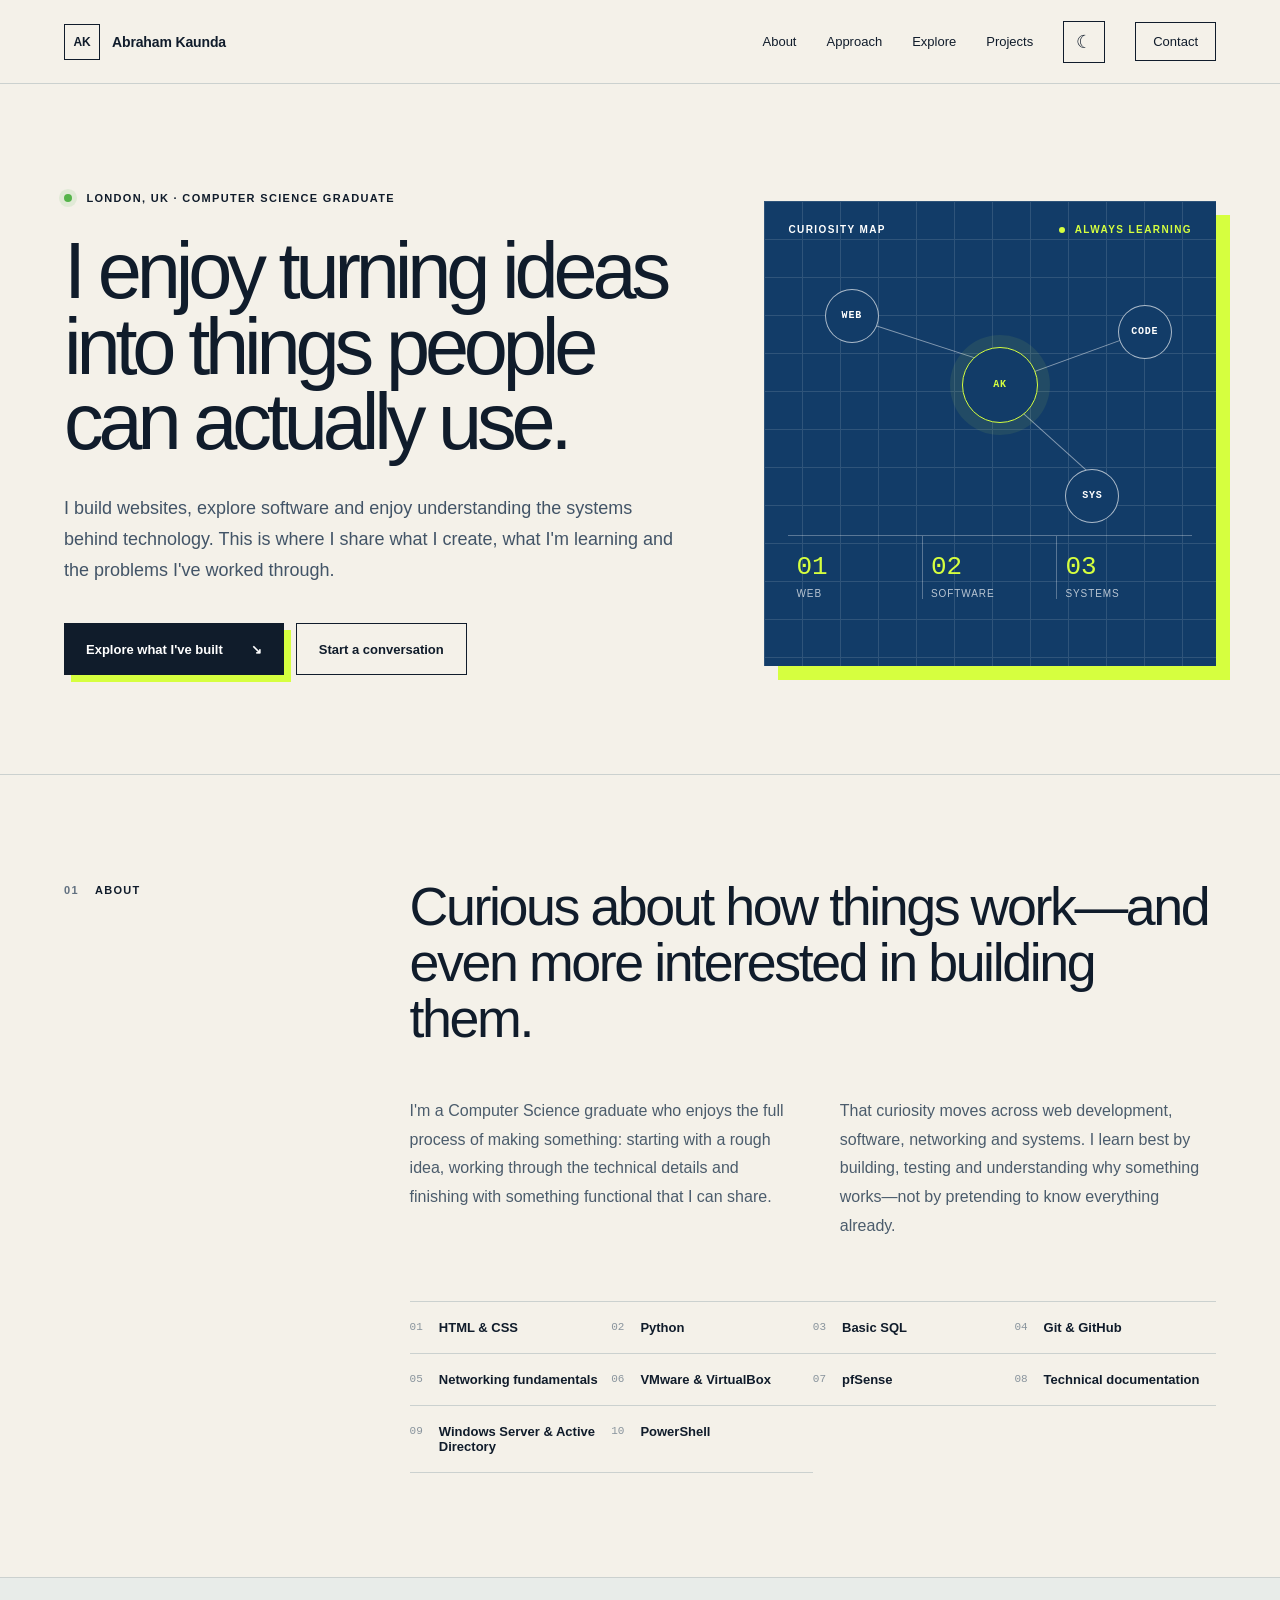
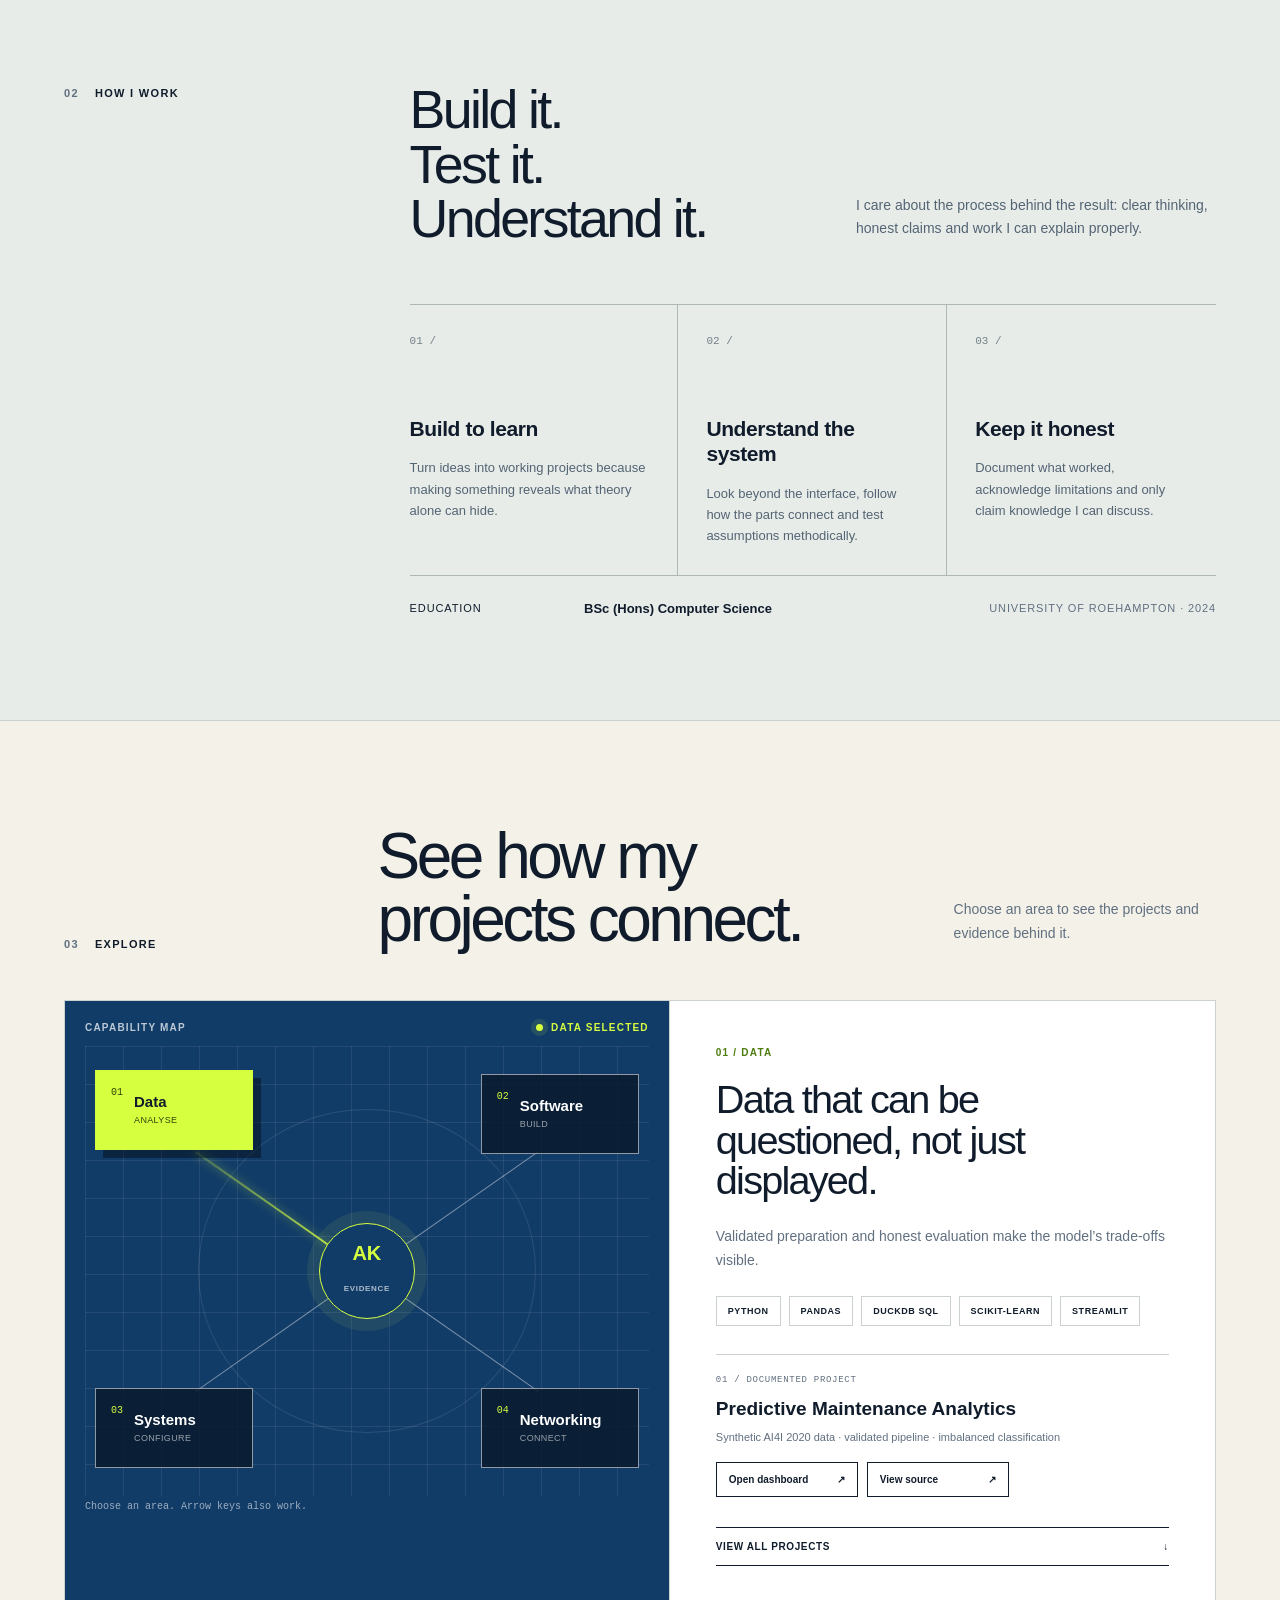
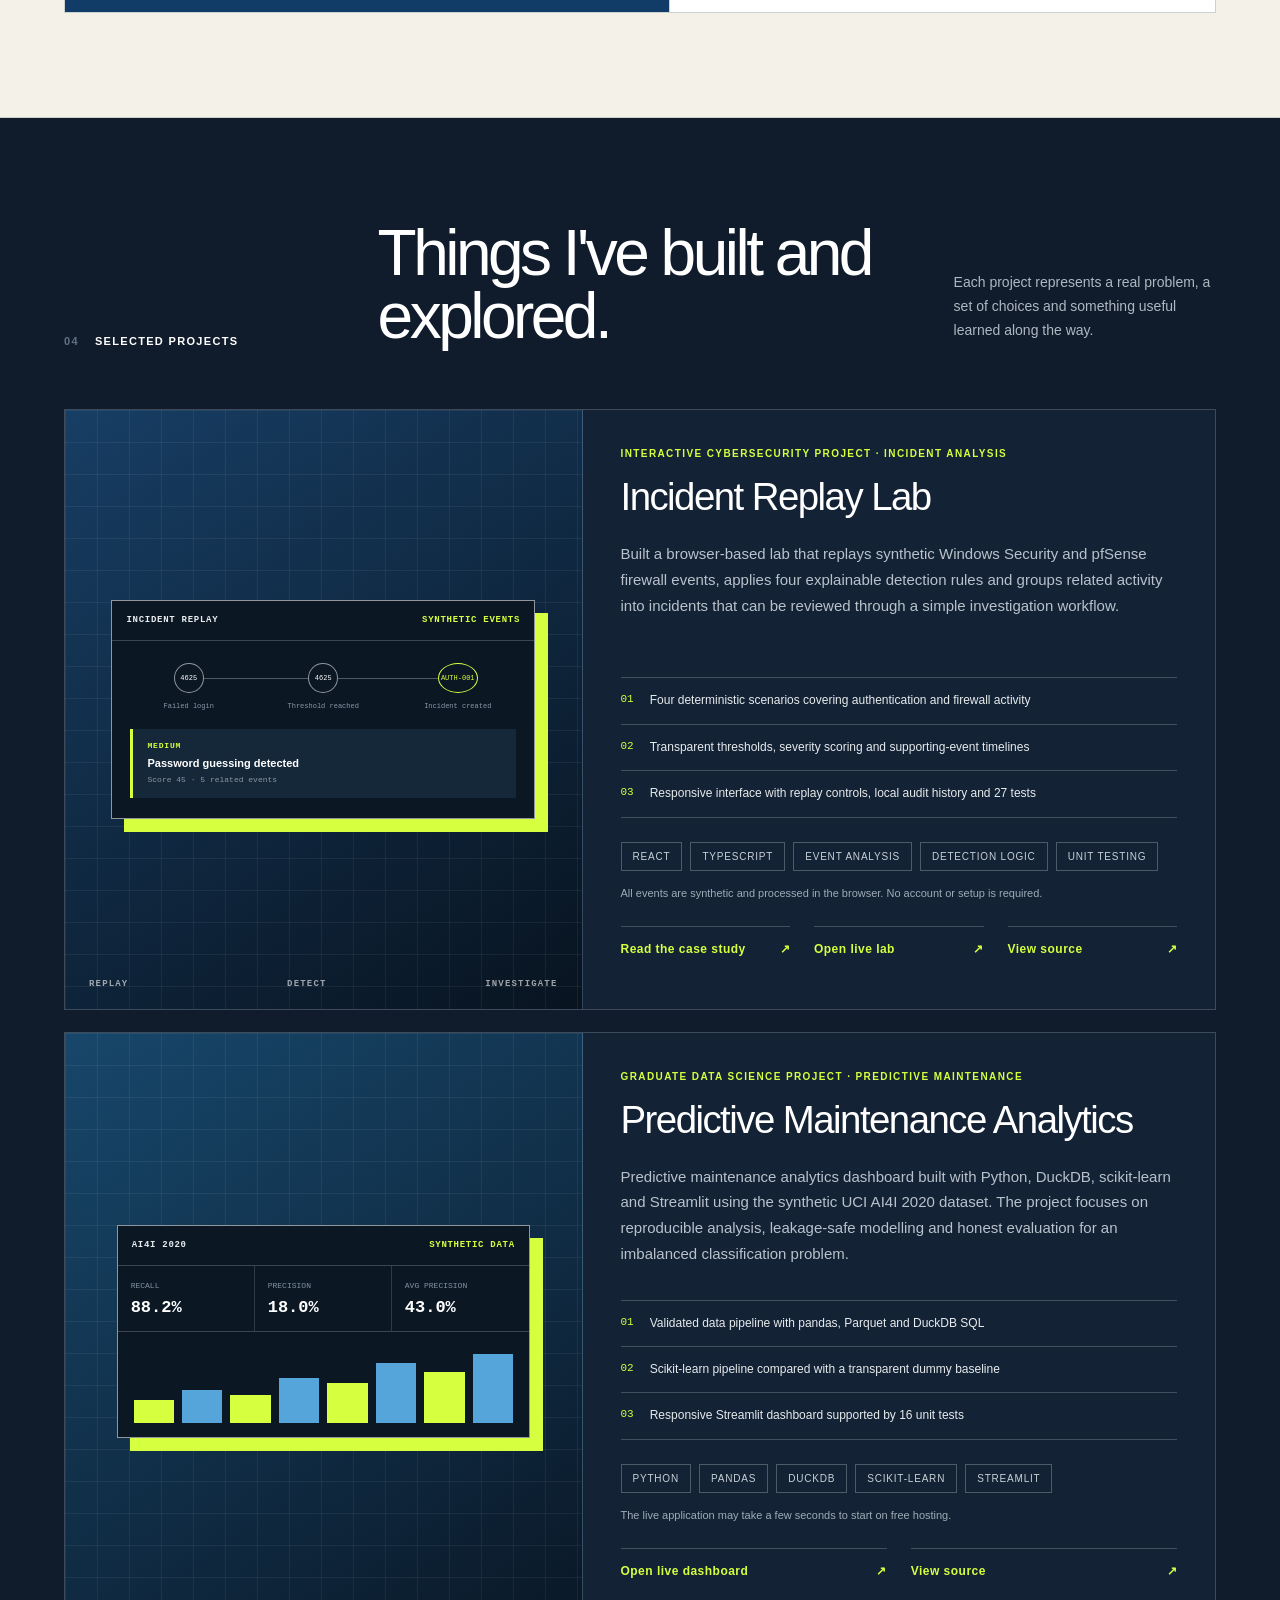
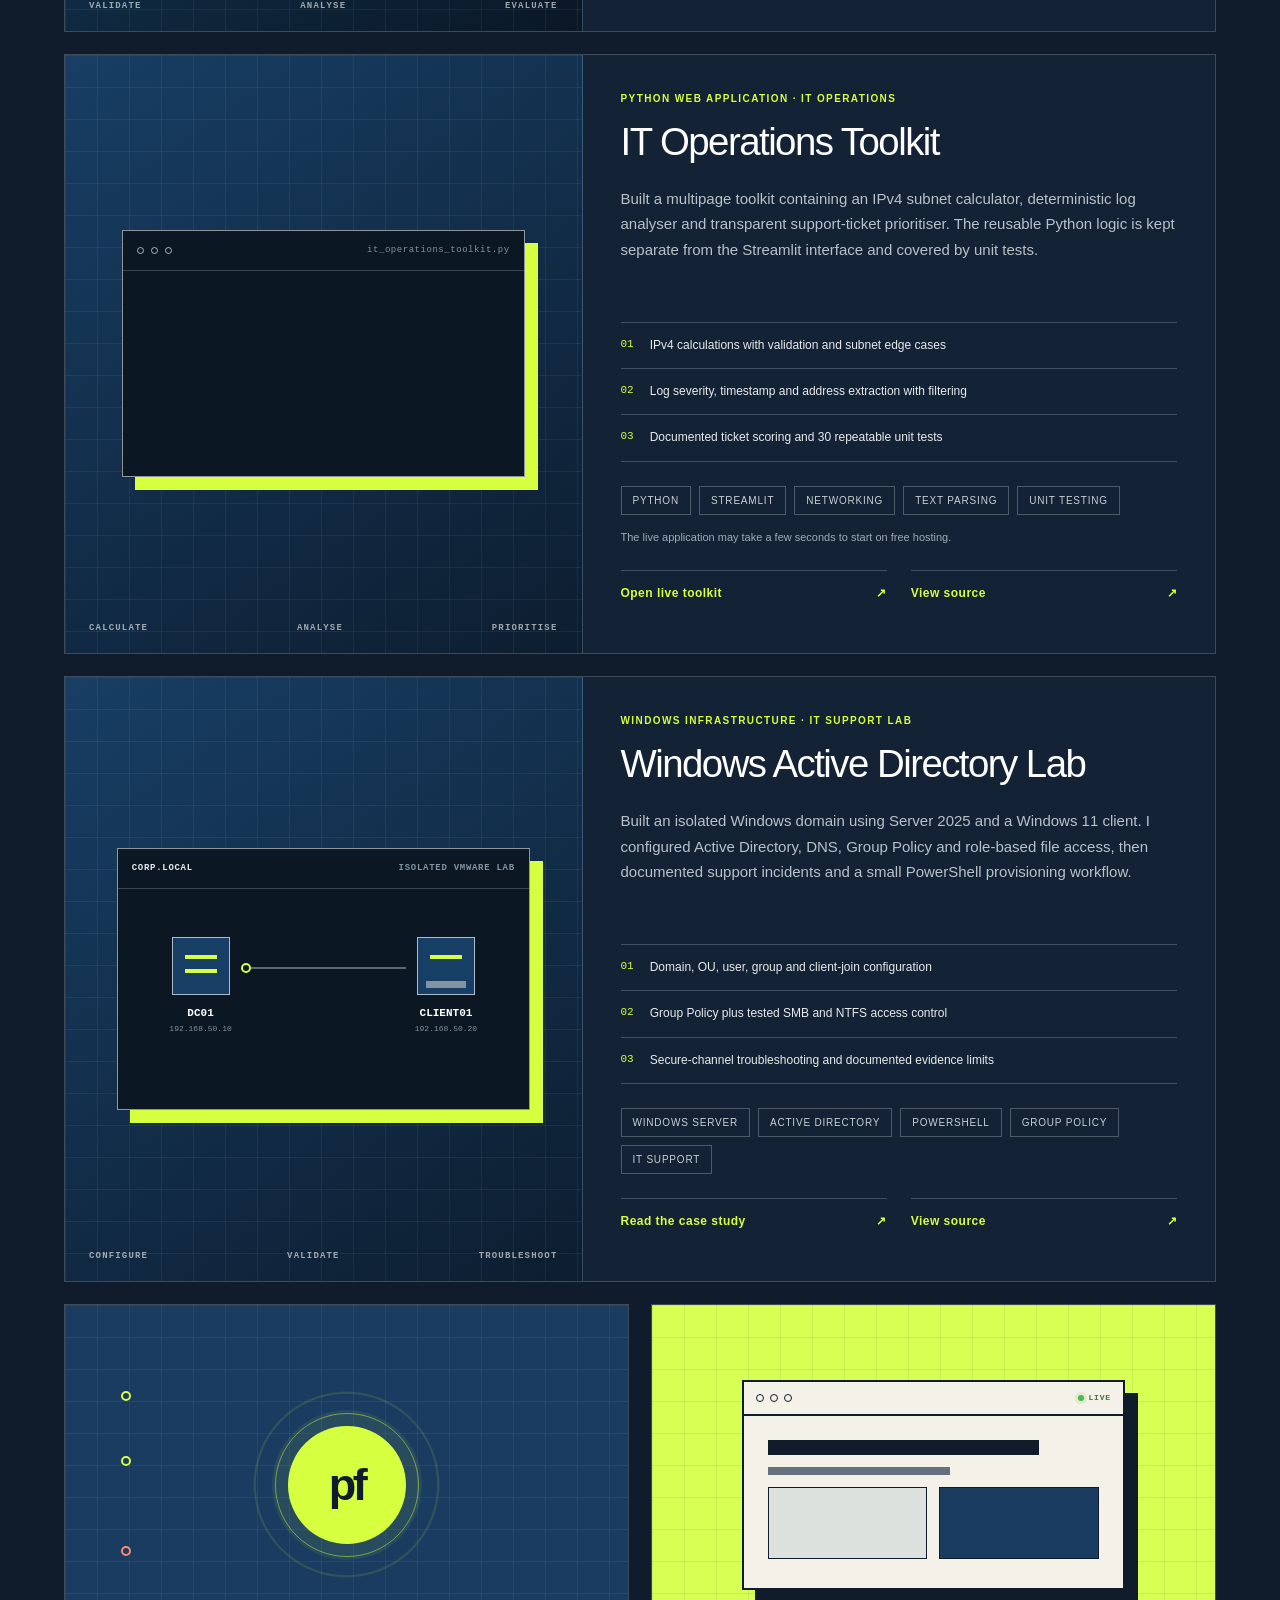
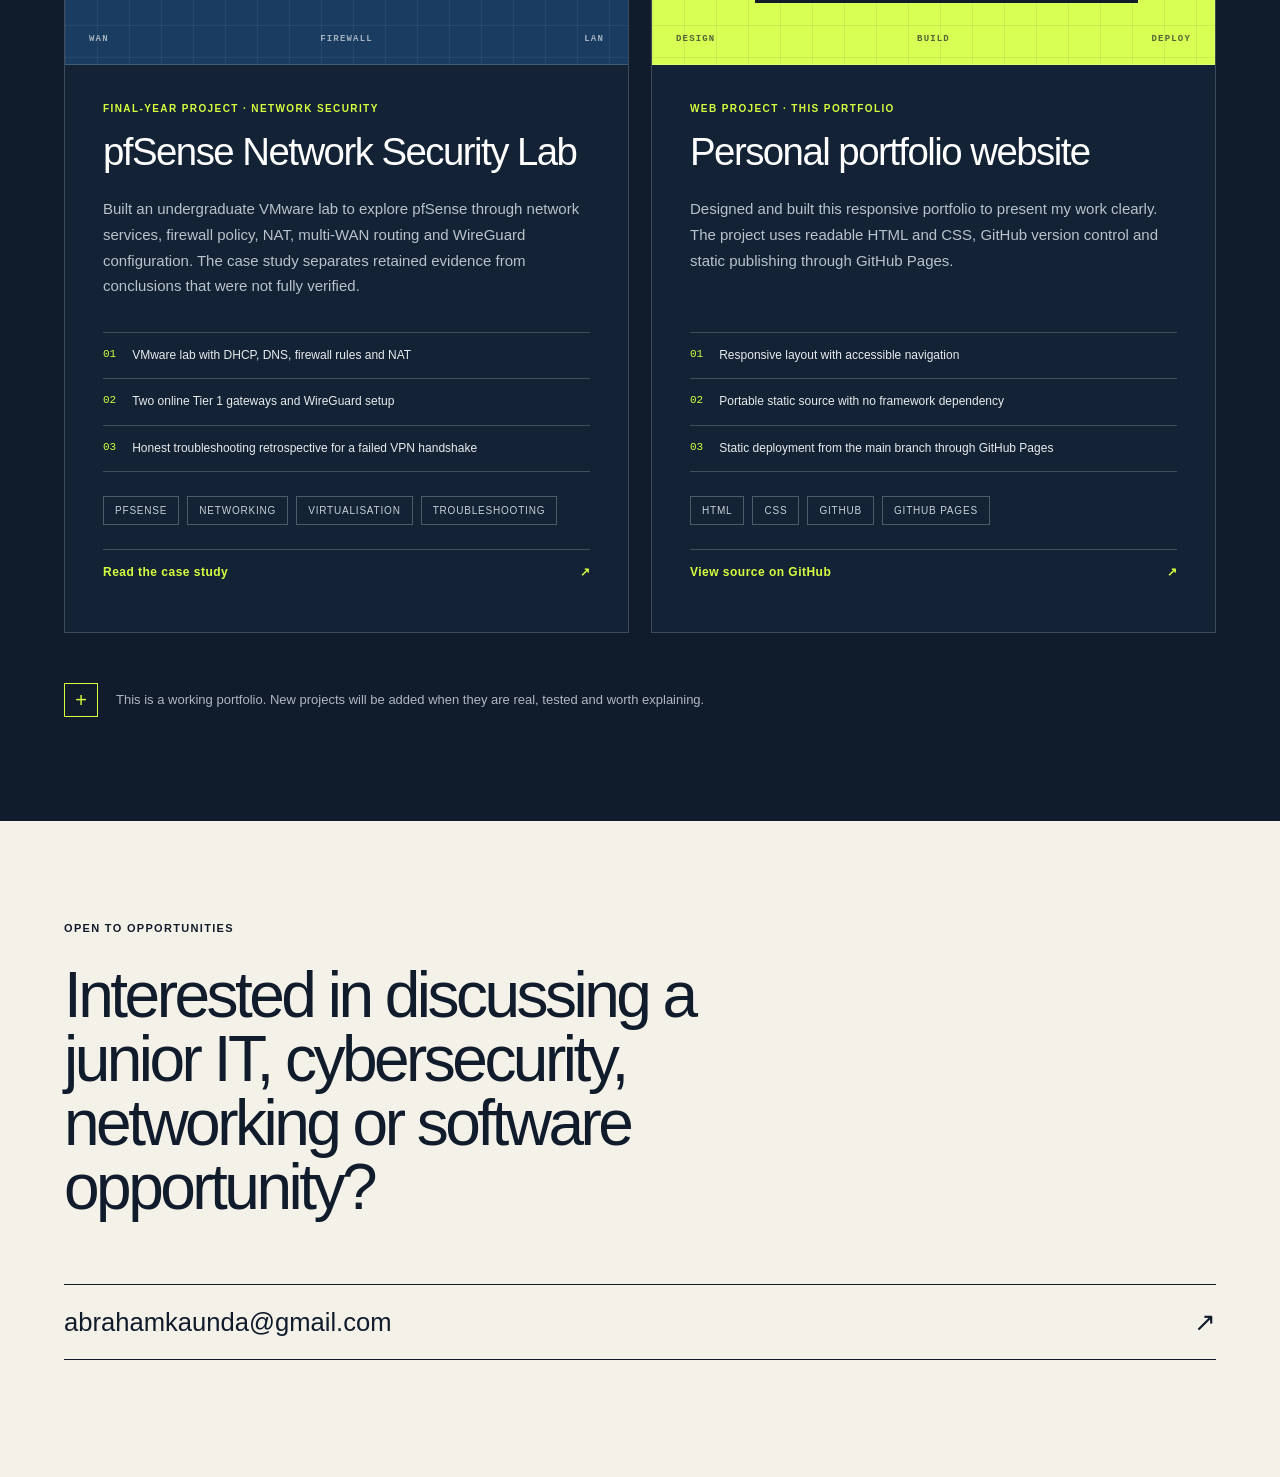
==== index.html @ c9d4733a "Add Incident Replay Lab project" ====
<!DOCTYPE html>
<html lang="en-GB">
  <head>
    <meta charset="utf-8">
    <meta name="viewport" content="width=device-width, initial-scale=1">
    <meta name="description" content="Portfolio of Abraham Kaunda, a London-based Computer Science graduate who enjoys building websites, exploring software and understanding the systems behind technology.">
    <meta name="theme-color" content="#101c2b">
    <meta property="og:title" content="Abraham Kaunda | Computer Science Graduate &amp; Builder">
    <meta property="og:description" content="Practical data, software, systems and networking projects by Abraham Kaunda, a London-based Computer Science graduate.">
    <meta property="og:type" content="website">
    <meta property="og:site_name" content="Abraham Kaunda Portfolio">
    <meta property="og:locale" content="en_GB">
    <meta property="og:url" content="https://abrahamkaunda-create.github.io/">
    <meta property="og:image" content="https://abrahamkaunda-create.github.io/assets/portfolio-social-preview.png">
    <meta property="og:image:width" content="1200">
    <meta property="og:image:height" content="630">
    <meta property="og:image:alt" content="Abraham Kaunda, Computer Science graduate — data, software, systems and networking">
    <meta name="twitter:card" content="summary_large_image">
    <meta name="twitter:title" content="Abraham Kaunda | Computer Science Graduate &amp; Builder">
    <meta name="twitter:description" content="Practical data, software, systems and networking projects by Abraham Kaunda.">
    <meta name="twitter:image" content="https://abrahamkaunda-create.github.io/assets/portfolio-social-preview.png">
    <meta name="twitter:image:alt" content="Abraham Kaunda, Computer Science graduate — data, software, systems and networking">
    <title>Abraham Kaunda | Computer Science Graduate &amp; Builder</title>
    <link rel="canonical" href="https://abrahamkaunda-create.github.io/">
    <link rel="icon" href="assets/favicon.svg" type="image/svg+xml">
    <link rel="stylesheet" href="styles.css">
  </head>
  <body>
    <a class="skip-link" href="#main-content">Skip to main content</a>
    <header class="site-header">
        <a class="brand" href="#top" aria-label="Abraham Kaunda — home">
          <span class="brand-mark">AK</span>
          <span>Abraham Kaunda</span>
        </a>
        <nav aria-label="Primary navigation">
          <a href="#about">About</a>
          <a href="#approach">Approach</a>
          <a href="#atlas">Explore</a>
          <a href="#projects">Projects</a>
          <button class="theme-toggle" type="button" aria-label="Switch to dark mode" aria-pressed="false">
            <span class="theme-icon" aria-hidden="true">☾</span>
          </button>
          <a class="nav-cta" href="mailto:abrahamkaunda@gmail.com">Contact</a>
        </nav>
    </header>

    <main id="main-content" tabindex="-1">
      <section class="hero" id="top">
        <div class="hero-copy">
          <p class="eyebrow"><span class="status-dot"></span> London, UK · Computer Science graduate</p>
          <h1>I enjoy turning ideas into things people can actually use.</h1>
          <p class="hero-intro">
            I build websites, explore software and enjoy understanding the
            systems behind technology. This is where I share what I create,
            what I&apos;m learning and the problems I&apos;ve worked through.
          </p>
          <div class="hero-actions">
            <a class="button button-primary" href="#projects">Explore what I&apos;ve built <span aria-hidden="true">↘</span></a>
            <a class="button button-secondary" href="mailto:abrahamkaunda@gmail.com">Start a conversation</a>
          </div>
        </div>

        <div class="system-card">
          <div class="system-card-top">
            <span>Curiosity map</span>
            <span class="live-label"><i></i> Always learning</span>
          </div>
          <div class="network-map" aria-hidden="true">
            <span class="node node-core">AK</span>
            <span class="node node-one">WEB</span>
            <span class="node node-two">CODE</span>
            <span class="node node-three">SYS</span>
            <span class="line line-one"></span>
            <span class="line line-two"></span>
            <span class="line line-three"></span>
          </div>
          <div class="system-stats">
            <div><strong>01</strong><span>Web</span></div>
            <div><strong>02</strong><span>Software</span></div>
            <div><strong>03</strong><span>Systems</span></div>
          </div>
        </div>
      </section>

      <section class="about section" id="about">
        <div class="section-label"><span>01</span> About</div>
        <div class="about-content">
          <h2>Curious about how things work—and even more interested in building them.</h2>
          <div class="about-grid">
            <p>
              I&apos;m a Computer Science graduate who enjoys the full process of
              making something: starting with a rough idea, working through the
              technical details and finishing with something functional that I
              can share.
            </p>
            <p>
              That curiosity moves across web development, software, networking
              and systems. I learn best by building, testing and understanding
              why something works—not by pretending to know everything already.
            </p>
          </div>
          <ul class="skill-list">
            <li><b>01</b>HTML &amp; CSS</li>
            <li><b>02</b>Python</li>
            <li><b>03</b>Basic SQL</li>
            <li><b>04</b>Git &amp; GitHub</li>
            <li><b>05</b>Networking fundamentals</li>
            <li><b>06</b>VMware &amp; VirtualBox</li>
            <li><b>07</b>pfSense</li>
            <li><b>08</b>Technical documentation</li>
            <li><b>09</b>Windows Server &amp; Active Directory</li>
            <li><b>10</b>PowerShell</li>
          </ul>
        </div>
      </section>

      <section class="strengths section" id="approach">
        <div class="section-label"><span>02</span> How I work</div>
        <div class="strengths-content">
          <div class="strengths-heading">
            <h2>Build it.<br>Test it.<br>Understand it.</h2>
            <p>I care about the process behind the result: clear thinking, honest claims and work I can explain properly.</p>
          </div>
          <div class="strength-grid">
            <article>
              <span class="strength-number">01 /</span>
              <h3>Build to learn</h3>
              <p>Turn ideas into working projects because making something reveals what theory alone can hide.</p>
            </article>
            <article>
              <span class="strength-number">02 /</span>
              <h3>Understand the system</h3>
              <p>Look beyond the interface, follow how the parts connect and test assumptions methodically.</p>
            </article>
            <article>
              <span class="strength-number">03 /</span>
              <h3>Keep it honest</h3>
              <p>Document what worked, acknowledge limitations and only claim knowledge I can discuss.</p>
            </article>
          </div>
          <div class="qualification-row">
            <span>Education</span>
            <strong>BSc (Hons) Computer Science</strong>
            <span>University of Roehampton · 2024</span>
          </div>
        </div>
      </section>

      <section class="atlas-section section" id="atlas" aria-labelledby="atlas-title" data-project-atlas>
        <div class="atlas-heading">
          <div class="section-label"><span>03</span> Explore</div>
          <h2 id="atlas-title">See how my projects connect.</h2>
          <p>Choose an area to see the projects and evidence behind it.</p>
        </div>

        <div class="atlas-shell">
          <div class="atlas-map">
            <div class="atlas-map-top">
              <span>Capability map</span>
              <span class="atlas-map-status"><i></i><span data-atlas-status>Data selected</span></span>
            </div>
            <div class="atlas-network" role="group" aria-label="Choose a capability area">
              <span class="atlas-core" aria-hidden="true"><b>AK</b><small>Evidence</small></span>
              <span class="atlas-connector atlas-connector-data is-active" data-atlas-connector="data"></span>
              <span class="atlas-connector atlas-connector-software" data-atlas-connector="software"></span>
              <span class="atlas-connector atlas-connector-systems" data-atlas-connector="systems"></span>
              <span class="atlas-connector atlas-connector-networking" data-atlas-connector="networking"></span>
              <button class="atlas-node atlas-node-data is-active" type="button" data-atlas-node="data" aria-pressed="true">
                <span>01</span><strong>Data</strong><small>Analyse</small>
              </button>
              <button class="atlas-node atlas-node-software" type="button" data-atlas-node="software" aria-pressed="false">
                <span>02</span><strong>Software</strong><small>Build</small>
              </button>
              <button class="atlas-node atlas-node-systems" type="button" data-atlas-node="systems" aria-pressed="false">
                <span>03</span><strong>Systems</strong><small>Configure</small>
              </button>
              <button class="atlas-node atlas-node-networking" type="button" data-atlas-node="networking" aria-pressed="false">
                <span>04</span><strong>Networking</strong><small>Connect</small>
              </button>
            </div>
            <p class="atlas-map-hint">Choose an area. Arrow keys also work.</p>
          </div>

          <article class="atlas-detail" aria-live="polite" aria-atomic="true">
            <header class="atlas-detail-header">
              <div>
                <p class="atlas-domain" data-atlas-domain>01 / Data</p>
                <h3 data-atlas-title>Data that can be questioned, not just displayed.</h3>
              </div>
            </header>
            <p class="atlas-description" data-atlas-description>Validated preparation and honest evaluation make the model&rsquo;s trade-offs visible.</p>
            <div class="atlas-skills" data-atlas-skills aria-label="Data tools">
              <span>Python</span><span>pandas</span><span>DuckDB SQL</span><span>scikit-learn</span><span>Streamlit</span>
            </div>
            <div class="atlas-evidence" data-atlas-projects>
              <article>
                <p>01 / Documented project</p>
                <h4>Predictive Maintenance Analytics</h4>
                <span>Synthetic AI4I 2020 data · validated pipeline · imbalanced classification</span>
                <div class="atlas-links">
                  <a href="https://abrahamkaunda-predictive-maintenance.streamlit.app/" target="_blank" rel="noopener noreferrer">Open dashboard <span aria-hidden="true">↗</span></a>
                  <a href="https://github.com/abrahamkaunda-create/predictive-maintenance-analytics" target="_blank" rel="noopener noreferrer">View source <span aria-hidden="true">↗</span></a>
                </div>
              </article>
            </div>
            <a class="atlas-all-projects" href="#projects">View all projects <span aria-hidden="true">&darr;</span></a>
          </article>
        </div>
      </section>

      <section class="projects-section section" id="projects">
        <div class="projects-heading">
          <div class="section-label"><span>04</span> Selected projects</div>
          <h2>Things I&apos;ve built and explored.</h2>
          <p>Each project represents a real problem, a set of choices and something useful learned along the way.</p>
        </div>

        <div class="projects-grid">
          <article class="project-tile project-tile-featured project-tile-incident">
            <div class="project-visual incident-visual" aria-hidden="true">
              <div class="incident-panel">
                <div class="incident-panel-bar">
                  <span>Incident replay</span>
                  <em>synthetic events</em>
                </div>
                <div class="incident-timeline">
                  <span class="incident-event incident-event-one"><i>4625</i><b>Failed login</b></span>
                  <span class="incident-event incident-event-two"><i>4625</i><b>Threshold reached</b></span>
                  <span class="incident-event incident-event-three"><i>AUTH-001</i><b>Incident created</b></span>
                </div>
                <div class="incident-alert">
                  <span>MEDIUM</span>
                  <strong>Password guessing detected</strong>
                  <small>Score 45 · 5 related events</small>
                </div>
              </div>
              <div class="visual-caption incident-caption"><span>Replay</span><span>Detect</span><span>Investigate</span></div>
            </div>
            <div class="project-copy">
              <p class="project-type">Interactive cybersecurity project · Incident analysis</p>
              <h3>Incident Replay Lab</h3>
              <p>
                Built a browser-based lab that replays synthetic Windows Security
                and pfSense firewall events, applies four explainable detection
                rules and groups related activity into incidents that can be
                reviewed through a simple investigation workflow.
              </p>
              <ul>
                <li><span>01</span> Four deterministic scenarios covering authentication and firewall activity</li>
                <li><span>02</span> Transparent thresholds, severity scoring and supporting-event timelines</li>
                <li><span>03</span> Responsive interface with replay controls, local audit history and 27 tests</li>
              </ul>
              <div class="project-tags"><span>React</span><span>TypeScript</span><span>Event analysis</span><span>Detection logic</span><span>Unit testing</span></div>
              <div class="project-runtime-note">All events are synthetic and processed in the browser. No account or setup is required.</div>
              <div class="project-links project-links-three">
                <a class="project-link" href="incident-replay-lab.html">Read the case study <span aria-hidden="true">↗</span></a>
                <a class="project-link" href="https://abrahamkaunda-create.github.io/incident-replay-lab/" target="_blank" rel="noopener noreferrer">Open live lab <span aria-hidden="true">↗</span></a>
                <a class="project-link" href="https://github.com/abrahamkaunda-create/incident-replay-lab" target="_blank" rel="noopener noreferrer">View source <span aria-hidden="true">↗</span></a>
              </div>
            </div>
          </article>

          <article class="project-tile project-tile-featured project-tile-maintenance">
            <div class="project-visual maintenance-visual" aria-hidden="true">
              <div class="maintenance-panel">
                <div class="maintenance-panel-bar">
                  <span>AI4I 2020</span>
                  <em>Synthetic data</em>
                </div>
                <div class="maintenance-metrics">
                  <div><span>Recall</span><strong>88.2%</strong></div>
                  <div><span>Precision</span><strong>18.0%</strong></div>
                  <div><span>Avg precision</span><strong>43.0%</strong></div>
                </div>
                <div class="maintenance-chart">
                  <i style="--bar-height: 31%"></i>
                  <i style="--bar-height: 45%"></i>
                  <i style="--bar-height: 38%"></i>
                  <i style="--bar-height: 62%"></i>
                  <i style="--bar-height: 55%"></i>
                  <i style="--bar-height: 82%"></i>
                  <i style="--bar-height: 70%"></i>
                  <i style="--bar-height: 94%"></i>
                </div>
              </div>
              <div class="visual-caption maintenance-caption"><span>Validate</span><span>Analyse</span><span>Evaluate</span></div>
            </div>
            <div class="project-copy">
              <p class="project-type">Graduate data science project · Predictive maintenance</p>
              <h3>Predictive Maintenance Analytics</h3>
              <p>
                Predictive maintenance analytics dashboard built with Python,
                DuckDB, scikit-learn and Streamlit using the synthetic UCI AI4I
                2020 dataset. The project focuses on reproducible analysis,
                leakage-safe modelling and honest evaluation for an imbalanced
                classification problem.
              </p>
              <ul>
                <li><span>01</span> Validated data pipeline with pandas, Parquet and DuckDB SQL</li>
                <li><span>02</span> Scikit-learn pipeline compared with a transparent dummy baseline</li>
                <li><span>03</span> Responsive Streamlit dashboard supported by 16 unit tests</li>
              </ul>
              <div class="project-tags"><span>Python</span><span>pandas</span><span>DuckDB</span><span>scikit-learn</span><span>Streamlit</span></div>
              <div class="project-runtime-note">The live application may take a few seconds to start on free hosting.</div>
              <div class="project-links">
                <a class="project-link" href="https://abrahamkaunda-predictive-maintenance.streamlit.app/" target="_blank" rel="noopener noreferrer">Open live dashboard <span aria-hidden="true">↗</span></a>
                <a class="project-link" href="https://github.com/abrahamkaunda-create/predictive-maintenance-analytics" target="_blank" rel="noopener noreferrer">View source <span aria-hidden="true">↗</span></a>
              </div>
            </div>
          </article>

          <article class="project-tile project-tile-featured">
            <div class="project-visual toolkit-visual" aria-hidden="true">
              <div class="toolkit-console">
                <div class="toolkit-console-bar"><i></i><i></i><i></i><span>it_operations_toolkit.py</span></div>
                <div class="toolkit-console-body">
                  <div class="toolkit-demo toolkit-demo-subnet">
                    <span class="toolkit-demo-label">01 / Subnet calculator</span>
                    <p><b>INPUT</b><span>192.168.10.25/24</span></p>
                    <p><b>NET</b><span>192.168.10.0/24</span></p>
                    <p><b>HOSTS</b><span>192.168.10.1–254</span><em>254 usable</em></p>
                  </div>
                  <div class="toolkit-demo toolkit-demo-log">
                    <span class="toolkit-demo-label">02 / Log analyser</span>
                    <p><b>READ</b><span>18 entries parsed</span></p>
                    <p><b>LEVELS</b><span>3 errors · 3 warnings</span></p>
                    <p><b>IPV4</b><span>10 unique addresses</span><em>extracted</em></p>
                  </div>
                  <div class="toolkit-demo toolkit-demo-ticket">
                    <span class="toolkit-demo-label">03 / Ticket prioritiser</span>
                    <p><b>ISSUE</b><span>Email service unavailable</span></p>
                    <p><b>SCORE</b><span>Impact + urgency</span><em>16/16</em></p>
                    <p><b>RESULT</b><span>Priority calculated</span><em>P1</em></p>
                  </div>
                </div>
              </div>
              <div class="visual-caption toolkit-caption"><span>Calculate</span><span>Analyse</span><span>Prioritise</span></div>
            </div>
            <div class="project-copy">
              <p class="project-type">Python web application · IT operations</p>
              <h3>IT Operations Toolkit</h3>
              <p>
                Built a multipage toolkit containing an IPv4 subnet calculator,
                deterministic log analyser and transparent support-ticket
                prioritiser. The reusable Python logic is kept separate from
                the Streamlit interface and covered by unit tests.
              </p>
              <ul>
                <li><span>01</span> IPv4 calculations with validation and subnet edge cases</li>
                <li><span>02</span> Log severity, timestamp and address extraction with filtering</li>
                <li><span>03</span> Documented ticket scoring and 30 repeatable unit tests</li>
              </ul>
              <div class="project-tags"><span>Python</span><span>Streamlit</span><span>Networking</span><span>Text parsing</span><span>Unit testing</span></div>
              <div class="project-runtime-note">The live application may take a few seconds to start on free hosting.</div>
              <div class="project-links">
                <a class="project-link" href="https://it-operations-toolkit-apygrmvbleecnclt6dmgfc.streamlit.app/" target="_blank" rel="noopener noreferrer">Open live toolkit <span aria-hidden="true">↗</span></a>
                <a class="project-link" href="https://github.com/abrahamkaunda-create/it-operations-toolkit" target="_blank" rel="noopener noreferrer">View source <span aria-hidden="true">↗</span></a>
              </div>
            </div>
          </article>

          <article class="project-tile project-tile-featured project-tile-ad">
            <div class="project-visual ad-visual" aria-hidden="true">
              <div class="ad-lab-panel">
                <div class="ad-lab-bar">
                  <span>corp.local</span>
                  <em>isolated VMware lab</em>
                </div>
                <div class="ad-topology">
                  <div class="ad-machine ad-server">
                    <i></i>
                    <strong>DC01</strong>
                    <span>192.168.50.10</span>
                  </div>
                  <div class="ad-connection"><b></b></div>
                  <div class="ad-machine ad-client">
                    <i></i>
                    <strong>CLIENT01</strong>
                    <span>192.168.50.20</span>
                  </div>
                  <div class="ad-event ad-event-dns"><b>DNS</b><span>name resolved</span></div>
                  <div class="ad-event ad-event-gpo"><b>GPO</b><span>policy applied</span></div>
                  <div class="ad-event ad-event-smb"><b>SMB</b><span>access tested</span></div>
                </div>
              </div>
              <div class="visual-caption ad-caption"><span>Configure</span><span>Validate</span><span>Troubleshoot</span></div>
            </div>
            <div class="project-copy">
              <p class="project-type">Windows infrastructure · IT support lab</p>
              <h3>Windows Active Directory Lab</h3>
              <p>
                Built an isolated Windows domain using Server 2025 and a Windows
                11 client. I configured Active Directory, DNS, Group Policy and
                role-based file access, then documented support incidents and a
                small PowerShell provisioning workflow.
              </p>
              <ul>
                <li><span>01</span> Domain, OU, user, group and client-join configuration</li>
                <li><span>02</span> Group Policy plus tested SMB and NTFS access control</li>
                <li><span>03</span> Secure-channel troubleshooting and documented evidence limits</li>
              </ul>
              <div class="project-tags"><span>Windows Server</span><span>Active Directory</span><span>PowerShell</span><span>Group Policy</span><span>IT support</span></div>
              <div class="project-links">
                <a class="project-link" href="windows-ad-lab.html">Read the case study <span aria-hidden="true">↗</span></a>
                <a class="project-link" href="https://github.com/abrahamkaunda-create/windows-ad-lab" target="_blank" rel="noopener noreferrer">View source <span aria-hidden="true">↗</span></a>
              </div>
            </div>
          </article>

          <article class="project-tile project-tile-network">
            <div class="project-visual network-visual" aria-hidden="true">
              <div class="firewall-pill">pf</div>
              <div class="traffic traffic-a"></div>
              <div class="traffic traffic-b"></div>
              <div class="traffic traffic-c"></div>
              <div class="visual-caption network-caption"><span>WAN</span><span>Firewall</span><span>LAN</span></div>
            </div>
            <div class="project-copy">
              <p class="project-type">Final-year project · Network security</p>
              <h3>pfSense Network Security Lab</h3>
              <p>
                Built an undergraduate VMware lab to explore pfSense through
                network services, firewall policy, NAT, multi-WAN routing and
                WireGuard configuration. The case study separates retained
                evidence from conclusions that were not fully verified.
              </p>
              <ul>
                <li><span>01</span> VMware lab with DHCP, DNS, firewall rules and NAT</li>
                <li><span>02</span> Two online Tier 1 gateways and WireGuard setup</li>
                <li><span>03</span> Honest troubleshooting retrospective for a failed VPN handshake</li>
              </ul>
              <div class="project-tags"><span>pfSense</span><span>Networking</span><span>Virtualisation</span><span>Troubleshooting</span></div>
              <a class="project-link" href="pfsense-project.html">Read the case study <span aria-hidden="true">↗</span></a>
            </div>
          </article>

          <article class="project-tile project-tile-web">
            <div class="project-visual web-visual" aria-hidden="true">
              <div class="browser-window">
                <div class="browser-bar"><i></i><i></i><i></i><span class="browser-status"><b></b>Live</span></div>
                <div class="browser-content">
                  <span class="code-line code-line-long"></span>
                  <span class="code-line"></span>
                  <span class="code-block"></span>
                  <span class="code-block code-block-accent"></span>
                </div>
              </div>
              <div class="visual-caption web-caption"><span>Design</span><span>Build</span><span>Deploy</span></div>
            </div>
            <div class="project-copy">
              <p class="project-type">Web project · This portfolio</p>
              <h3>Personal portfolio website</h3>
              <p>
                Designed and built this responsive portfolio to present my work
                clearly. The project uses readable HTML and CSS, GitHub version
                control and static publishing through GitHub Pages.
              </p>
              <ul>
                <li><span>01</span> Responsive layout with accessible navigation</li>
                <li><span>02</span> Portable static source with no framework dependency</li>
                <li><span>03</span> Static deployment from the main branch through GitHub Pages</li>
              </ul>
              <div class="project-tags"><span>HTML</span><span>CSS</span><span>GitHub</span><span>GitHub Pages</span></div>
              <a class="project-link" href="https://github.com/abrahamkaunda-create/abrahamkaunda-create.github.io" target="_blank" rel="noopener noreferrer">View source on GitHub <span aria-hidden="true">↗</span></a>
            </div>
          </article>
        </div>

        <p class="project-note"><span>+</span> This is a working portfolio. New projects will be added when they are real, tested and worth explaining.</p>
      </section>

    </main>

    <footer>
      <div>
        <p class="eyebrow">Open to opportunities</p>
        <h2>Interested in discussing a junior IT, cybersecurity, networking or software opportunity?</h2>
      </div>
      <a class="footer-email" href="mailto:abrahamkaunda@gmail.com">abrahamkaunda@gmail.com <span aria-hidden="true">↗</span></a>
      <p class="footer-bottom">© 2026 Abraham Kaunda <a href="https://github.com/abrahamkaunda-create" target="_blank" rel="noopener noreferrer">GitHub <span aria-hidden="true">↗</span></a><span>London, United Kingdom</span></p>
    </footer>
    <script src="script.js"></script>
  </body>
</html>
---- styles.css ----
:root {
  --paper: #f4f1e9;
  --ink: #101c2b;
  --muted: #617080;
  --line: #cbd1cf;
  --acid: #d6ff3f;
  --blue: #123c68;
}

* { box-sizing: border-box; }
html { scroll-behavior: smooth; }
body {
  margin: 0;
  background: var(--paper);
  color: var(--ink);
  font-family: Arial, Helvetica, sans-serif;
  -webkit-font-smoothing: antialiased;
}
a { color: inherit; text-decoration: none; }
a:focus-visible { outline: 3px solid #4d7c0f; outline-offset: 4px; }
.skip-link { position: fixed; z-index: 100; top: 12px; left: 12px; padding: 12px 16px; background: var(--ink); color: #fff; transform: translateY(-150%); }
.skip-link:focus { transform: translateY(0); }

.site-header {
  height: 84px;
  max-width: 1440px;
  margin: 0 auto;
  padding: 0 5vw;
  display: flex;
  align-items: center;
  justify-content: space-between;
  border-bottom: 1px solid var(--line);
}
.brand { display: flex; align-items: center; gap: 12px; font-size: 14px; font-weight: 700; letter-spacing: -.01em; }
.brand-mark { display: grid; place-items: center; width: 36px; height: 36px; border: 1px solid var(--ink); font-size: 12px; font-weight: 800; }
nav { display: flex; align-items: center; gap: 30px; font-size: 13px; }
nav a { transition: opacity .2s; }
nav a:hover { opacity: .55; }
.nav-cta { border: 1px solid var(--ink); padding: 11px 17px; }

.hero {
  min-height: 690px;
  max-width: 1440px;
  margin: 0 auto;
  padding: 86px 5vw 78px;
  display: grid;
  grid-template-columns: 1.15fr .85fr;
  align-items: center;
  gap: 7vw;
}
.eyebrow { margin: 0 0 28px; font: 700 11px/1.3 Arial, sans-serif; letter-spacing: .12em; text-transform: uppercase; }
.status-dot { display: inline-block; width: 8px; height: 8px; margin-right: 10px; border-radius: 50%; background: #55b44a; box-shadow: 0 0 0 5px rgba(85,180,74,.12); }
.hero h1 { max-width: 800px; margin: 0; font-size: clamp(52px, 6.2vw, 92px); line-height: .95; letter-spacing: -.065em; font-weight: 500; }
.hero-intro { max-width: 650px; margin: 34px 0 0; color: #425467; font-size: 18px; line-height: 1.7; }
.hero-actions { display: flex; gap: 12px; margin-top: 38px; }
.button { display: inline-flex; align-items: center; justify-content: center; gap: 28px; min-height: 52px; padding: 0 22px; font-size: 13px; font-weight: 700; transition: transform .2s, box-shadow .2s; }
.button:hover { transform: translateY(-2px); }
.button-primary { background: var(--ink); color: #fff; box-shadow: 7px 7px 0 var(--acid); }
.button-secondary { border: 1px solid var(--ink); }

.system-card { position: relative; min-height: 465px; padding: 24px; overflow: hidden; background: var(--blue); color: #fff; box-shadow: 14px 14px 0 var(--acid); }
.system-card::before { content: ""; position: absolute; inset: 0; opacity: .12; background-image: linear-gradient(#fff 1px, transparent 1px), linear-gradient(90deg, #fff 1px, transparent 1px); background-size: 38px 38px; }
.system-card-top { position: relative; z-index: 2; display: flex; justify-content: space-between; font: 700 10px/1 Arial, sans-serif; letter-spacing: .14em; text-transform: uppercase; }
.live-label { color: var(--acid); }
.live-label i { display: inline-block; width: 6px; height: 6px; margin-right: 6px; border-radius: 50%; background: var(--acid); animation: live-dot-pulse 2.4s ease-out infinite; }
.network-map { position: relative; height: 300px; }
.node { position: absolute; z-index: 2; display: grid; place-items: center; border: 1px solid rgba(255,255,255,.65); border-radius: 50%; background: var(--blue); font: 700 10px/1 monospace; letter-spacing: .08em; }
.node-core { left: 43%; top: 112px; width: 76px; height: 76px; border-color: var(--acid); color: var(--acid); box-shadow: 0 0 0 12px rgba(214,255,63,.08); }
.node-one { left: 9%; top: 54px; width: 54px; height: 54px; }
.node-two { right: 5%; top: 70px; width: 54px; height: 54px; }
.node-three { right: 18%; bottom: 12px; width: 54px; height: 54px; }
.node-core { animation: curiosity-core-pulse 3s ease-in-out infinite; }
.node-one, .line-one, .system-stats div:nth-child(1) { animation: curiosity-map-cycle 9s ease-in-out infinite; }
.node-two, .line-two, .system-stats div:nth-child(2) { animation: curiosity-map-cycle 9s ease-in-out 3s infinite; }
.node-three, .line-three, .system-stats div:nth-child(3) { animation: curiosity-map-cycle 9s ease-in-out 6s infinite; }
.line { position: absolute; z-index: 1; height: 1px; background: rgba(255,255,255,.48); transform-origin: left center; }
.line-one { left: 20%; top: 88px; width: 31%; transform: rotate(18deg); }
.line-two { left: 55%; top: 145px; width: 34%; transform: rotate(-20deg); }
.line-three { left: 55%; top: 166px; width: 31%; transform: rotate(42deg); }
.system-stats { position: relative; z-index: 2; display: grid; grid-template-columns: repeat(3, 1fr); border-top: 1px solid rgba(255,255,255,.3); }
.system-stats div { padding: 18px 8px 0; border-right: 1px solid rgba(255,255,255,.3); }
.system-stats div:last-child { border-right: 0; }
.system-stats strong { display: block; color: var(--acid); font: 400 26px/1 monospace; }
.system-stats span { display: block; margin-top: 8px; color: rgba(255,255,255,.7); font-size: 10px; text-transform: uppercase; letter-spacing: .09em; }
.system-card:hover .node,
.system-card:hover .line,
.system-card:hover .system-stats div,
.system-card:hover .live-label i { animation-play-state: paused; }

@keyframes live-dot-pulse {
  0% { box-shadow: 0 0 0 0 rgba(214,255,63,.42); }
  70%, 100% { box-shadow: 0 0 0 8px rgba(214,255,63,0); }
}

@keyframes curiosity-core-pulse {
  0%, 100% { box-shadow: 0 0 0 12px rgba(214,255,63,.08); }
  50% { box-shadow: 0 0 0 20px rgba(214,255,63,.13); }
}

@keyframes curiosity-map-cycle {
  0%, 32%, 100% { filter: none; }
  5%, 27% { filter: drop-shadow(0 0 7px rgba(214,255,63,.8)) brightness(1.35); }
}

.section { max-width: 1440px; margin: 0 auto; padding: 104px 5vw; border-top: 1px solid var(--line); }
.section-label { display: flex; gap: 16px; padding-top: 5px; font-size: 11px; font-weight: 700; letter-spacing: .12em; text-transform: uppercase; }
.section-label span { color: var(--muted); }
.about { display: grid; grid-template-columns: 1fr 3fr; gap: 6vw; }
.about-content h2 { max-width: 830px; margin: 0; font-size: clamp(38px, 4.2vw, 64px); line-height: 1.04; letter-spacing: -.045em; font-weight: 500; }
.about-grid { display: grid; grid-template-columns: 1fr 1fr; gap: 54px; max-width: 890px; margin-top: 50px; }
.about-grid p { margin: 0; color: #4b5c6c; font-size: 16px; line-height: 1.8; }
.skill-list { display: grid; grid-template-columns: repeat(4, 1fr); margin: 60px 0 0; padding: 0; border-top: 1px solid var(--line); list-style: none; }
.skill-list li { display: flex; gap: 16px; padding: 18px 8px 18px 0; border-bottom: 1px solid var(--line); font-size: 13px; font-weight: 700; }
.skill-list b { color: #89949d; font: 400 11px/1.3 monospace; }

.strengths { display: grid; grid-template-columns: 1fr 3fr; gap: 6vw; background: #e8ece9; max-width: none; padding-left: max(5vw, calc((100vw - 1440px)/2 + 5vw)); padding-right: max(5vw, calc((100vw - 1440px)/2 + 5vw)); }
.strengths-heading { display: flex; justify-content: space-between; align-items: flex-end; gap: 50px; }
.strengths-heading h2 { margin: 0; font-size: clamp(40px, 4.2vw, 64px); line-height: 1.02; letter-spacing: -.05em; font-weight: 500; }
.strengths-heading > p { max-width: 360px; margin: 0 0 5px; color: #536473; font-size: 14px; line-height: 1.7; }
.strength-grid { display: grid; grid-template-columns: repeat(3, 1fr); margin-top: 58px; border-top: 1px solid #aeb8b7; border-bottom: 1px solid #aeb8b7; }
.strength-grid article { min-height: 250px; padding: 25px 28px 28px 0; border-right: 1px solid #aeb8b7; }
.strength-grid article + article { padding-left: 28px; }
.strength-grid article:last-child { border-right: 0; }
.strength-number { color: #75828a; font: 400 11px/1 monospace; }
.strength-grid h3 { max-width: 210px; margin: 68px 0 16px; font-size: 21px; line-height: 1.2; letter-spacing: -.02em; }
.strength-grid p { margin: 0; color: #536473; font-size: 13px; line-height: 1.65; }
.qualification-row { display: grid; grid-template-columns: .6fr 1.5fr 1fr; gap: 30px; align-items: center; padding: 25px 0 0; font-size: 11px; text-transform: uppercase; letter-spacing: .08em; }
.qualification-row strong { font-size: 13px; letter-spacing: 0; text-transform: none; }
.qualification-row span:last-child { text-align: right; color: #617080; }

.atlas-section { max-width: none; padding-left: max(5vw, calc((100vw - 1440px)/2 + 5vw)); padding-right: max(5vw, calc((100vw - 1440px)/2 + 5vw)); }
.atlas-heading { display: grid; grid-template-columns: 1fr 2fr 1fr; gap: 4vw; align-items: end; }
.atlas-heading h2 { margin: 0; font-size: clamp(42px, 5vw, 72px); line-height: .98; letter-spacing: -.055em; font-weight: 500; }
.atlas-heading > p { margin: 0 0 5px; color: var(--muted); font-size: 14px; line-height: 1.7; }
.atlas-shell { display: grid; grid-template-columns: 1.05fr .95fr; margin-top: 50px; border: 1px solid var(--line); }
.atlas-map { min-width: 0; padding: 20px; overflow: hidden; background: #123c68; color: #fff; }
.atlas-map-top { position: relative; z-index: 4; display: flex; justify-content: space-between; gap: 20px; color: rgba(255,255,255,.72); font: 700 10px/1.3 Arial, sans-serif; letter-spacing: .12em; text-transform: uppercase; }
.atlas-map-status { display: inline-flex; align-items: center; gap: 8px; color: var(--acid); }
.atlas-map-status i { width: 7px; height: 7px; border-radius: 50%; background: var(--acid); box-shadow: 0 0 0 5px rgba(214,255,63,.1); }
.atlas-network { position: relative; min-height: 450px; margin-top: 12px; background-image: linear-gradient(rgba(255,255,255,.08) 1px, transparent 1px), linear-gradient(90deg, rgba(255,255,255,.08) 1px, transparent 1px); background-size: 38px 38px; }
.atlas-network::after { content: ""; position: absolute; inset: 14% 20%; border: 1px solid rgba(255,255,255,.1); border-radius: 50%; pointer-events: none; }
.atlas-core { position: absolute; z-index: 3; top: 50%; left: 50%; display: grid; place-items: center; width: 96px; height: 96px; border: 1px solid var(--acid); border-radius: 50%; background: #123c68; color: var(--acid); text-align: center; transform: translate(-50%, -50%); box-shadow: 0 0 0 12px rgba(214,255,63,.07); }
.atlas-core b { display: block; font-size: 20px; line-height: 1; }
.atlas-core small { display: block; margin-top: -21px; color: rgba(255,255,255,.65); font: 700 8px/1.35 Arial, sans-serif; letter-spacing: .08em; text-transform: uppercase; }
.atlas-connector { position: absolute; z-index: 1; top: 50%; left: 50%; width: 37%; height: 1px; background: rgba(255,255,255,.42); transform-origin: 0 50%; transition: height .25s, background .25s, box-shadow .25s; }
.atlas-connector-data { transform: rotate(215deg); }
.atlas-connector-software { transform: rotate(-35deg); }
.atlas-connector-systems { transform: rotate(145deg); }
.atlas-connector-networking { transform: rotate(35deg); }
.atlas-connector.is-active { height: 2px; background: linear-gradient(90deg, var(--acid), rgba(214,255,63,.18), var(--acid)); background-size: 220% 100%; box-shadow: 0 0 9px rgba(214,255,63,.5); }
.atlas-node { position: absolute; z-index: 2; display: grid; grid-template-columns: auto 1fr; gap: 5px 11px; width: 158px; min-height: 80px; padding: 15px; border: 1px solid rgba(255,255,255,.55); background: rgba(8,23,39,.78); color: #fff; cursor: pointer; text-align: left; transition: color .2s, background .2s, border-color .2s, transform .2s, box-shadow .2s; }
.atlas-node span { grid-row: 1 / 3; color: var(--acid); font: 400 10px/1.3 monospace; }
.atlas-node strong { align-self: end; font-size: 15px; }
.atlas-node small { color: rgba(255,255,255,.58); font: 400 9px/1.3 Arial, sans-serif; letter-spacing: .04em; text-transform: uppercase; }
.atlas-node:hover { border-color: var(--acid); transform: translateY(-3px); }
.atlas-node:focus-visible { outline: 3px solid var(--acid); outline-offset: 4px; }
.atlas-node.is-active { border-color: var(--acid); background: var(--acid); color: #101c2b; transform: translateY(-4px); box-shadow: 8px 8px 0 rgba(5,14,23,.48); }
.atlas-node.is-active span,
.atlas-node.is-active small { color: #33430b; }
.atlas-node-data { top: 28px; left: 10px; }
.atlas-node-software { top: 28px; right: 10px; }
.atlas-node-systems { bottom: 28px; left: 10px; }
.atlas-node-networking { right: 10px; bottom: 28px; }
.atlas-map-hint { margin: 4px 0 0; color: rgba(255,255,255,.58); font: 400 10px/1.4 monospace; }
.atlas-detail { min-width: 0; min-height: 552px; padding: clamp(28px, 3.6vw, 50px); border-left: 1px solid var(--line); background: #fff; }
.atlas-detail-header { display: flex; justify-content: space-between; gap: 28px; align-items: flex-start; }
.atlas-domain { margin: 0 0 20px; color: #4d7c0f; font: 700 10px/1.2 Arial, sans-serif; letter-spacing: .12em; text-transform: uppercase; }
.atlas-detail h3 { max-width: 620px; margin: 0; font-size: clamp(32px, 3.1vw, 49px); line-height: 1.02; letter-spacing: -.045em; font-weight: 500; }
.atlas-description { max-width: 690px; margin: 24px 0 0; color: var(--muted); font-size: 14px; line-height: 1.7; }
.atlas-skills { display: flex; flex-wrap: wrap; gap: 8px; margin-top: 24px; }
.atlas-skills span { padding: 9px 11px; border: 1px solid var(--line); font-size: 9px; font-weight: 700; letter-spacing: .06em; text-transform: uppercase; }
.atlas-evidence { margin-top: 28px; border-top: 1px solid var(--line); }
.atlas-evidence article { padding: 20px 0 0; }
.atlas-evidence article + article { margin-top: 20px; border-top: 1px solid var(--line); }
.atlas-evidence article > p { margin: 0; color: var(--muted); font: 400 9px/1.3 monospace; letter-spacing: .08em; text-transform: uppercase; }
.atlas-evidence h4 { margin: 11px 0 8px; font-size: 19px; line-height: 1.2; }
.atlas-evidence article > span { display: block; color: var(--muted); font-size: 11px; line-height: 1.55; }
.atlas-links { display: flex; flex-wrap: wrap; gap: 9px; margin-top: 16px; }
.atlas-links a { display: inline-flex; align-items: center; justify-content: space-between; gap: 20px; min-width: 142px; padding: 11px 12px; border: 1px solid var(--ink); font-size: 10px; font-weight: 700; transition: background .2s, color .2s, transform .2s; }
.atlas-links a:hover { background: var(--ink); color: var(--paper); transform: translateY(-2px); }
.atlas-all-projects { display: flex; align-items: center; justify-content: space-between; gap: 30px; margin-top: 30px; padding: 13px 0; border-top: 1px solid var(--ink); border-bottom: 1px solid var(--ink); font-size: 10px; font-weight: 700; letter-spacing: .06em; text-transform: uppercase; transition: color .2s, padding .2s; }
.atlas-all-projects:hover { color: #4d7c0f; padding-right: 8px; }

.projects-section { background: var(--ink); color: #fff; max-width: none; padding-left: max(5vw, calc((100vw - 1440px)/2 + 5vw)); padding-right: max(5vw, calc((100vw - 1440px)/2 + 5vw)); }
.projects-heading { display: grid; grid-template-columns: 1fr 2fr 1fr; gap: 4vw; align-items: end; }
.projects-heading h2 { margin: 0; font-size: clamp(42px, 5vw, 72px); line-height: .98; letter-spacing: -.055em; font-weight: 500; }
.projects-heading > p { margin: 0 0 5px; color: #aeb8c1; font-size: 14px; line-height: 1.7; }
.projects-grid { display: grid; grid-template-columns: 1fr 1fr; gap: 22px; margin-top: 62px; }
.project-tile { overflow: hidden; border: 1px solid rgba(255,255,255,.18); background: #132235; }
.project-tile-featured { grid-column: 1 / -1; display: grid; grid-template-columns: .9fr 1.1fr; }
.project-tile-featured .project-visual { border-right: 1px solid rgba(255,255,255,.16); border-bottom: 0; }
.project-visual { position: relative; min-height: 360px; overflow: hidden; display: grid; place-items: center; border-bottom: 1px solid rgba(255,255,255,.16); }
.project-visual::before { content: ""; position: absolute; inset: 0; background: linear-gradient(rgba(255,255,255,.06) 1px, transparent 1px), linear-gradient(90deg, rgba(255,255,255,.06) 1px, transparent 1px); background-size: 32px 32px; }
.incident-visual { background: linear-gradient(145deg, #173e64, #08131f); }
.incident-panel { position: relative; z-index: 2; width: 82%; border: 1px solid rgba(255,255,255,.55); background: #0c1724; box-shadow: 13px 13px 0 var(--acid); }
.incident-panel-bar { display: flex; align-items: center; justify-content: space-between; min-height: 40px; padding: 0 14px; border-bottom: 1px solid rgba(255,255,255,.2); font: 700 9px/1 monospace; letter-spacing: .08em; text-transform: uppercase; }
.incident-panel-bar span { color: #e7ebed; }
.incident-panel-bar em { color: var(--acid); font-style: normal; }
.incident-timeline { position: relative; display: grid; grid-template-columns: repeat(3, 1fr); gap: 18px; padding: 22px 18px 18px; }
.incident-timeline::before { content: ""; position: absolute; top: 37px; left: 16%; right: 16%; height: 1px; background: rgba(255,255,255,.28); }
.incident-event { position: relative; z-index: 1; text-align: center; font-family: monospace; }
.incident-event i { display: grid; place-items: center; width: 30px; height: 30px; margin: 0 auto 9px; border: 1px solid rgba(255,255,255,.55); border-radius: 50%; background: #0c1724; color: #fff; font-size: 7px; font-style: normal; }
.incident-event-three i { width: 40px; border-color: var(--acid); color: var(--acid); }
.incident-event b { display: block; color: #8998a6; font-size: 7px; font-weight: 400; line-height: 1.35; }
.incident-alert { margin: 0 18px 20px; padding: 13px 14px; border-left: 3px solid var(--acid); background: #15283a; }
.incident-alert span { display: block; color: var(--acid); font: 700 8px/1 monospace; letter-spacing: .1em; }
.incident-alert strong { display: block; margin-top: 7px; color: #fff; font-size: 11px; }
.incident-alert small { display: block; margin-top: 6px; color: #8998a6; font: 400 8px/1.3 monospace; }
.incident-caption span { animation: toolkit-caption-cycle 9s linear infinite; }
.incident-caption span:nth-child(2) { animation-delay: 3s; }
.incident-caption span:nth-child(3) { animation-delay: 6s; }
.incident-visual:hover .incident-caption span { animation-play-state: paused; }
.web-visual { background: #d8ff54; }
.web-visual::before { background-image: linear-gradient(rgba(16,28,43,.08) 1px, transparent 1px), linear-gradient(90deg, rgba(16,28,43,.08) 1px, transparent 1px); }
.network-visual { background: #193c60; }
.network-visual::after { content: ""; position: absolute; inset: 0; background: radial-gradient(circle at center, transparent 0 14%, rgba(214,255,63,.1) 14.3% 14.6%, transparent 15% 27%, rgba(214,255,63,.12) 27.3% 27.6%, transparent 28%); }
.toolkit-visual { background: linear-gradient(145deg, #173e64, #0d1d2f); }
.toolkit-console { position: relative; z-index: 2; width: 78%; border: 1px solid rgba(255,255,255,.55); background: #0c1724; box-shadow: 13px 13px 0 var(--acid); }
.toolkit-console-bar { display: flex; align-items: center; gap: 7px; min-height: 40px; padding: 0 14px; border-bottom: 1px solid rgba(255,255,255,.2); }
.toolkit-console-bar i { width: 7px; height: 7px; border: 1px solid rgba(255,255,255,.65); border-radius: 50%; }
.toolkit-console-bar span { margin-left: auto; color: #7f91a1; font: 400 9px/1 monospace; letter-spacing: .06em; }
.toolkit-console-body { position: relative; min-height: 205px; overflow: hidden; }
.toolkit-demo { position: absolute; inset: 0; padding: 18px; opacity: 0; transform: translateY(9px); animation: toolkit-demo-cycle 12s ease-in-out infinite; }
.toolkit-demo-log { animation-delay: 4s; }
.toolkit-demo-ticket { animation-delay: 8s; }
.toolkit-demo-label { display: block; margin-bottom: 5px; color: #8293a2; font: 700 9px/1.4 monospace; letter-spacing: .11em; text-transform: uppercase; }
.toolkit-demo p { display: grid; grid-template-columns: 48px 1fr auto; gap: 10px; align-items: center; margin: 0; padding: 13px 0; border-bottom: 1px solid rgba(255,255,255,.13); font: 400 10px/1.4 monospace; }
.toolkit-demo p:last-child { border-bottom: 0; }
.toolkit-demo b { color: var(--acid); }
.toolkit-demo p > span { color: #e7ebed; }
.toolkit-demo em { color: #8293a2; font-style: normal; white-space: nowrap; }
.toolkit-caption span { animation: toolkit-caption-cycle 12s linear infinite; }
.toolkit-caption span:nth-child(2) { animation-delay: 4s; }
.toolkit-caption span:nth-child(3) { animation-delay: 8s; }
.toolkit-visual:hover .toolkit-demo,
.toolkit-visual:hover .toolkit-caption span { animation-play-state: paused; }

.maintenance-visual { background: linear-gradient(145deg, #17476b, #0a1726); }
.maintenance-panel { position: relative; z-index: 2; width: 80%; border: 1px solid rgba(255,255,255,.55); background: #0c1724; box-shadow: 13px 13px 0 var(--acid); }
.maintenance-panel-bar { display: flex; align-items: center; justify-content: space-between; min-height: 40px; padding: 0 14px; border-bottom: 1px solid rgba(255,255,255,.2); font: 700 9px/1 monospace; letter-spacing: .08em; text-transform: uppercase; }
.maintenance-panel-bar span { color: #e7ebed; }
.maintenance-panel-bar em { color: var(--acid); font-style: normal; }
.maintenance-metrics { display: grid; grid-template-columns: repeat(3, 1fr); border-bottom: 1px solid rgba(255,255,255,.2); }
.maintenance-metrics div { padding: 15px 13px; border-right: 1px solid rgba(255,255,255,.15); }
.maintenance-metrics div:last-child { border-right: 0; }
.maintenance-metrics span { display: block; color: #8293a2; font: 400 8px/1.3 monospace; text-transform: uppercase; }
.maintenance-metrics strong { display: block; margin-top: 7px; color: #fff; font: 700 17px/1 monospace; }
.maintenance-chart { display: flex; align-items: end; gap: 8px; height: 105px; padding: 18px 16px 14px; }
.maintenance-chart i { flex: 1; height: var(--bar-height); min-width: 4px; background: var(--acid); transform-origin: bottom; animation: maintenance-bar-cycle 4.8s ease-in-out infinite alternate; }
.maintenance-chart i:nth-child(2n) { animation-delay: -.8s; background: #56a5da; }
.maintenance-chart i:nth-child(3n) { animation-delay: -1.6s; }
.maintenance-caption span { animation: toolkit-caption-cycle 12s linear infinite; }
.maintenance-caption span:nth-child(2) { animation-delay: 4s; }
.maintenance-caption span:nth-child(3) { animation-delay: 8s; }
.maintenance-visual:hover .maintenance-chart i,
.maintenance-visual:hover .maintenance-caption span { animation-play-state: paused; }

@keyframes maintenance-bar-cycle {
  from { transform: scaleY(.72); opacity: .72; }
  to { transform: scaleY(1); opacity: 1; }
}

@keyframes toolkit-demo-cycle {
  0% { opacity: 0; transform: translateY(9px); }
  5%, 28% { opacity: 1; transform: translateY(0); }
  33.333%, 100% { opacity: 0; transform: translateY(-9px); }
}

@keyframes toolkit-caption-cycle {
  0%, 28% { color: var(--acid); }
  33.333%, 100% { color: rgba(255,255,255,.6); }
}
.ad-visual { background: linear-gradient(145deg, #173e64, #0d1d2f); }
.ad-lab-panel { position: relative; z-index: 2; width: 80%; border: 1px solid rgba(255,255,255,.55); background: #0c1724; box-shadow: 13px 13px 0 var(--acid); }
.ad-lab-bar { display: flex; align-items: center; justify-content: space-between; min-height: 40px; padding: 0 14px; border-bottom: 1px solid rgba(255,255,255,.2); font: 700 9px/1 monospace; letter-spacing: .08em; text-transform: uppercase; }
.ad-lab-bar span { color: #e7ebed; }
.ad-lab-bar em { color: #8293a2; font-style: normal; }
.ad-topology { position: relative; min-height: 220px; }
.ad-machine { position: absolute; top: 48px; z-index: 2; width: 100px; text-align: center; font-family: monospace; }
.ad-machine i { position: relative; display: block; width: 58px; height: 58px; margin: 0 auto 12px; border: 1px solid rgba(255,255,255,.65); background: #173e64; }
.ad-machine i::before,
.ad-machine i::after { content: ""; position: absolute; left: 12px; right: 12px; height: 4px; background: var(--acid); }
.ad-machine i::before { top: 17px; }
.ad-machine i::after { top: 31px; }
.ad-machine strong { display: block; color: #fff; font-size: 11px; }
.ad-machine span { display: block; margin-top: 5px; color: #8293a2; font-size: 8px; }
.ad-server { left: 8%; }
.ad-client { right: 8%; }
.ad-client i::after { left: 8px; right: 8px; top: 43px; height: 7px; background: #8293a2; }
.ad-connection { position: absolute; top: 78px; left: 30%; right: 30%; height: 2px; background: rgba(255,255,255,.35); }
.ad-connection b { position: absolute; top: -4px; left: 0; width: 10px; height: 10px; border: 2px solid var(--acid); border-radius: 50%; background: #0c1724; animation: ad-packet-cycle 4s ease-in-out infinite; }
.ad-event { position: absolute; left: 50%; bottom: 18px; width: 180px; padding: 10px 12px; border: 1px solid rgba(255,255,255,.2); opacity: 0; transform: translate(-50%, 7px); font: 400 9px/1.3 monospace; animation: ad-event-cycle 12s ease-in-out infinite; }
.ad-event b { color: var(--acid); }
.ad-event span { float: right; color: #c8d0d6; }
.ad-event-gpo { animation-delay: 4s; }
.ad-event-smb { animation-delay: 8s; }
.ad-caption span { animation: toolkit-caption-cycle 12s linear infinite; }
.ad-caption span:nth-child(2) { animation-delay: 4s; }
.ad-caption span:nth-child(3) { animation-delay: 8s; }
.ad-visual:hover .ad-connection b,
.ad-visual:hover .ad-event,
.ad-visual:hover .ad-caption span { animation-play-state: paused; }

@keyframes ad-packet-cycle {
  0% { left: 0; opacity: 0; }
  12%, 88% { opacity: 1; }
  50% { left: calc(100% - 10px); }
  100% { left: 0; opacity: 0; }
}

@keyframes ad-event-cycle {
  0% { opacity: 0; transform: translate(-50%, 7px); }
  5%, 28% { opacity: 1; transform: translate(-50%, 0); }
  33.333%, 100% { opacity: 0; transform: translate(-50%, -7px); }
}
.browser-window { position: relative; z-index: 2; width: 68%; min-height: 210px; background: var(--paper); color: var(--ink); border: 2px solid var(--ink); box-shadow: 13px 13px 0 var(--ink); }
.browser-bar { display: flex; align-items: center; gap: 6px; padding: 12px; border-bottom: 2px solid var(--ink); }
.browser-bar > i { width: 8px; height: 8px; border: 1px solid var(--ink); border-radius: 50%; }
.browser-status { display: inline-flex; align-items: center; gap: 5px; margin-left: auto; color: #46713e; font: 700 8px/1 monospace; letter-spacing: .1em; text-transform: uppercase; opacity: 1; animation: browser-status-cycle 9s ease-in-out infinite; }
.browser-status b { width: 6px; height: 6px; border-radius: 50%; background: #55b44a; box-shadow: 0 0 0 3px rgba(85,180,74,.14); }
.browser-content { display: grid; grid-template-columns: 1fr 1fr; gap: 12px; padding: 24px; }
.code-line { display: block; grid-column: 1 / -1; width: 55%; height: 8px; background: #65717d; animation: browser-line-cycle 9s ease-in-out infinite; }
.code-line-long { width: 82%; height: 15px; background: var(--ink); animation-name: browser-heading-cycle; }
.code-block { display: block; height: 72px; border: 1px solid var(--ink); background: #dce1de; animation: browser-block-cycle 9s ease-in-out infinite; }
.code-block-accent { background: #193c60; animation-name: browser-accent-cycle; }
.firewall-pill { position: relative; z-index: 2; display: grid; place-items: center; width: 118px; height: 118px; border-radius: 50%; background: var(--acid); color: var(--ink); font-size: 45px; font-weight: 800; letter-spacing: -.08em; box-shadow: 0 0 0 16px rgba(214,255,63,.08); }
.firewall-pill::after { content: ""; position: absolute; inset: -13px; border: 1px solid rgba(214,255,63,.48); border-radius: 50%; animation: firewall-scan 3.6s ease-out infinite; }
.traffic { --start-y: 25%; --mid-y: 48%; --end-y: 28%; position: absolute; z-index: 2; top: var(--start-y); left: 10%; width: 10px; height: 10px; border: 2px solid var(--acid); border-radius: 50%; opacity: 1; animation: packet-pass 7.2s linear infinite; }
.traffic-a { --start-y: 24%; --end-y: 31%; }
.traffic-b { --start-y: 67%; border-color: #ff8a75; animation-name: packet-block; animation-delay: 1.8s; }
.traffic-c { --start-y: 42%; --end-y: 63%; animation-delay: 3.6s; }
.network-caption span { animation: visual-caption-cycle 7.2s linear infinite; }
.network-caption span:nth-child(2) { animation-delay: 2.4s; }
.network-caption span:nth-child(3) { animation-delay: 4.8s; }
.web-caption { --caption-active: var(--ink); }
.web-caption span { animation: visual-caption-cycle 9s linear infinite; }
.web-caption span:nth-child(2) { animation-delay: 3s; }
.web-caption span:nth-child(3) { animation-delay: 6s; }
.network-visual:hover .traffic,
.network-visual:hover .firewall-pill::after,
.network-visual:hover .network-caption span,
.web-visual:hover .browser-status,
.web-visual:hover .browser-content span,
.web-visual:hover .web-caption span { animation-play-state: paused; }

@keyframes firewall-scan {
  0% { opacity: .75; transform: scale(.82); }
  70%, 100% { opacity: 0; transform: scale(1.38); }
}

@keyframes packet-pass {
  0% { top: var(--start-y); left: 8%; opacity: 0; transform: scale(.72); }
  8% { opacity: 1; }
  44% { top: var(--mid-y); left: 43%; transform: scale(1); }
  56% { top: var(--mid-y); left: 55%; transform: scale(1.15); }
  90% { top: var(--end-y); left: 90%; opacity: 1; transform: scale(.85); }
  100% { top: var(--end-y); left: 94%; opacity: 0; transform: scale(.7); }
}

@keyframes packet-block {
  0% { top: var(--start-y); left: 8%; opacity: 0; transform: scale(.72); }
  9% { opacity: 1; }
  48% { top: var(--mid-y); left: 43%; opacity: 1; transform: scale(1); }
  55% { top: var(--mid-y); left: 44%; opacity: 1; transform: scale(1.55); }
  66%, 100% { top: var(--mid-y); left: 44%; opacity: 0; transform: scale(.4); }
}

@keyframes browser-heading-cycle {
  0%, 5%, 100% { opacity: 0; transform: translateY(7px); }
  12%, 90% { opacity: 1; transform: translateY(0); }
}

@keyframes browser-line-cycle {
  0%, 15%, 100% { opacity: 0; transform: translateY(7px); }
  23%, 90% { opacity: 1; transform: translateY(0); }
}

@keyframes browser-block-cycle {
  0%, 28%, 100% { opacity: 0; transform: translateY(9px); }
  38%, 90% { opacity: 1; transform: translateY(0); }
}

@keyframes browser-accent-cycle {
  0%, 39%, 100% { opacity: 0; transform: translateY(9px); }
  50%, 90% { opacity: 1; transform: translateY(0); }
}

@keyframes browser-status-cycle {
  0%, 50%, 100% { opacity: 0; transform: translateX(-4px); }
  60%, 90% { opacity: 1; transform: translateX(0); }
}

@keyframes visual-caption-cycle {
  0%, 27% { color: var(--caption-active, var(--acid)); }
  33.333%, 100% { color: inherit; }
}
.visual-caption { position: absolute; z-index: 3; left: 24px; right: 24px; bottom: 20px; display: flex; justify-content: space-between; color: rgba(255,255,255,.6); font: 700 9px/1 monospace; letter-spacing: .13em; text-transform: uppercase; }
.web-visual .visual-caption { color: rgba(16,28,43,.68); }
.project-copy { padding: 38px; }
.project-type { margin: 0 0 18px; color: var(--acid); font-size: 10px; font-weight: 700; letter-spacing: .14em; text-transform: uppercase; }
.project-copy h3 { margin: 0; font-size: clamp(30px, 3vw, 44px); line-height: 1.04; letter-spacing: -.04em; font-weight: 500; }
.project-copy > p:not(.project-type) { min-height: 112px; margin: 24px 0; color: #b9c2cb; font-size: 15px; line-height: 1.72; }
.project-copy ul { list-style: none; margin: 0; padding: 0; border-top: 1px solid rgba(255,255,255,.2); }
.project-copy li { display: flex; gap: 16px; padding: 14px 0; border-bottom: 1px solid rgba(255,255,255,.2); color: #e7ebed; font-size: 12px; line-height: 1.45; }
.project-copy li span { color: var(--acid); font: 400 11px/1.3 monospace; }
.project-tags { display: flex; flex-wrap: wrap; gap: 8px; margin-top: 24px; }
.project-tags span { padding: 8px 11px; border: 1px solid rgba(255,255,255,.25); color: #c8d0d6; font-size: 10px; text-transform: uppercase; letter-spacing: .08em; }
.project-runtime-note { margin-top: 14px; color: #9fabb5; font-size: 11px; line-height: 1.55; }
.project-link { display: flex; justify-content: space-between; align-items: center; margin-top: 24px; padding: 15px 0; border-top: 1px solid rgba(255,255,255,.2); color: var(--acid); font-size: 12px; font-weight: 700; letter-spacing: .04em; }
.project-link:hover { color: #fff; }
.project-links { display: grid; grid-template-columns: 1fr 1fr; gap: 24px; }
.project-links-three { grid-template-columns: repeat(3, 1fr); }
.project-note { display: flex; gap: 18px; align-items: center; margin: 50px 0 0; color: #aeb8c1; font-size: 13px; line-height: 1.6; }
.project-note span { display: grid; place-items: center; flex: 0 0 auto; width: 34px; height: 34px; border: 1px solid var(--acid); color: var(--acid); font-size: 20px; }

.case-hero { max-width: 1440px; margin: 0 auto; padding: 94px 5vw 82px; border-bottom: 1px solid var(--line); }
.case-hero h1 { max-width: 1050px; margin: 0; font-size: clamp(50px, 7vw, 104px); line-height: .93; letter-spacing: -.065em; font-weight: 500; }
.case-lead { max-width: 780px; margin: 36px 0 0; color: var(--muted); font-size: 19px; line-height: 1.72; }
.case-actions { display: flex; flex-wrap: wrap; gap: 12px; margin-top: 36px; }
.case-meta { display: grid; grid-template-columns: repeat(4, 1fr); margin-top: 68px; border-top: 1px solid var(--line); }
.case-meta div { padding: 20px 18px 0 0; border-right: 1px solid var(--line); }
.case-meta div + div { padding-left: 18px; }
.case-meta div:last-child { border-right: 0; }
.case-meta span { display: block; color: var(--muted); font-size: 9px; font-weight: 700; letter-spacing: .13em; text-transform: uppercase; }
.case-meta strong { display: block; margin-top: 8px; font-size: 15px; line-height: 1.4; }
.case-section { max-width: 1440px; margin: 0 auto; padding: 96px 5vw; border-bottom: 1px solid var(--line); }
.case-section-heading { display: grid; grid-template-columns: 1fr 3fr; gap: 6vw; }
.case-section-heading h2 { max-width: 880px; margin: 0; font-size: clamp(38px, 4.5vw, 68px); line-height: 1; letter-spacing: -.05em; font-weight: 500; }
.case-body { max-width: 1050px; margin: 52px 0 0 auto; }
.case-body > p { max-width: 820px; color: var(--muted); font-size: 16px; line-height: 1.8; }
.case-facts { display: grid; grid-template-columns: repeat(4, 1fr); gap: 1px; margin-top: 42px; border: 1px solid var(--line); background: var(--line); }
.case-facts-six { grid-template-columns: repeat(3, 1fr); }
.case-fact { min-height: 170px; padding: 24px; background: var(--paper); }
.case-fact span { color: var(--muted); font: 400 11px/1 monospace; }
.case-fact strong { display: block; margin-top: 42px; font-size: 19px; line-height: 1.3; }
.case-visual-grid { display: grid; grid-template-columns: 1.1fr .9fr; gap: 22px; margin-top: 50px; }
.case-figure { margin: 0; border: 1px solid var(--line); background: #fff; }
.case-figure img { display: block; width: 100%; height: 420px; object-fit: contain; }
.case-figure.lightbox-enabled { position: relative; }
.case-figure.lightbox-enabled::after { content: "Open image"; position: absolute; top: 14px; right: 14px; z-index: 2; padding: 8px 10px; background: rgba(16,28,43,.92); color: #fff; font: 700 9px/1 Arial, sans-serif; letter-spacing: .09em; text-transform: uppercase; opacity: 0; transform: translateY(-4px); pointer-events: none; transition: opacity .2s, transform .2s; }
.case-figure.lightbox-enabled:hover::after,
.case-figure.lightbox-enabled:focus-within::after { opacity: 1; transform: translateY(0); }
.lightbox-trigger { cursor: zoom-in; }
.lightbox-trigger:focus-visible { outline: 4px solid #4d7c0f; outline-offset: -4px; }
.case-figure figcaption { padding: 16px 18px; border-top: 1px solid #d9dfe1; background: #f4f6f6; color: #425467; font-size: 11px; line-height: 1.55; }
.case-figure figcaption strong { color: #101c2b; }
.case-figure-topology { margin-top: 50px; }
.case-figure-topology img { height: auto; }
.case-visual-grid-evidence { grid-template-columns: 1fr 1fr; align-items: stretch; }
.case-visual-grid-evidence .case-figure { display: flex; flex-direction: column; }
.case-visual-grid-evidence .case-figure img { flex: 1 1 auto; min-height: 310px; }
.case-figure-observation { border-color: #8a6d1d; }
.evidence-note { margin-top: 50px; padding: 30px; border-left: 5px solid var(--acid); background: #e8ece9; }
.evidence-note h3 { margin: 0; font-size: 18px; }
.evidence-note p { max-width: 880px; margin: 12px 0 0; color: #536473; font-size: 14px; line-height: 1.7; }
.evidence-note-warning { border-left-color: #d99b21; }
.scope-grid { display: grid; grid-template-columns: 1fr 1fr; gap: 22px; margin-top: 44px; }
.scope-grid-three { grid-template-columns: repeat(3, 1fr); }
.scope-card { padding: 30px; border: 1px solid var(--line); }
.scope-card h3 { margin: 0; font-size: 22px; }
.scope-card .card-kicker { display: block; margin-bottom: 42px; color: var(--muted); font: 400 11px/1 monospace; }
.scope-card > p { margin: 18px 0 0; color: var(--muted); font-size: 13px; line-height: 1.65; }
.scope-card code,
.evidence-table code,
.diagnostic-card code,
.diagnostic-plan code,
.case-figure code { padding: .1em .35em; background: rgba(97,112,128,.12); font-size: .92em; }
.scope-card ul { margin: 24px 0 0; padding: 0; list-style: none; }
.scope-card li { position: relative; padding: 14px 0 14px 28px; border-top: 1px solid var(--line); color: var(--muted); font-size: 13px; line-height: 1.55; }
.scope-card li::before { content: "+"; position: absolute; left: 0; color: #4d7c0f; font-weight: 800; }
.evidence-table-wrap { margin-top: 42px; overflow-x: auto; border: 1px solid var(--line); }
.evidence-table-wrap:focus-visible { outline: 3px solid #4d7c0f; outline-offset: 4px; }
.evidence-table { width: 100%; min-width: 680px; border-collapse: collapse; background: var(--paper); }
.evidence-table th,
.evidence-table td { padding: 18px 20px; border-bottom: 1px solid var(--line); text-align: left; vertical-align: top; font-size: 13px; line-height: 1.6; }
.evidence-table thead th { background: var(--ink); color: var(--paper); font-size: 10px; letter-spacing: .12em; text-transform: uppercase; }
.evidence-table tbody th { width: 23%; color: var(--ink); font-size: 13px; }
.evidence-table tbody td { color: var(--muted); }
.evidence-table tbody tr:last-child th,
.evidence-table tbody tr:last-child td { border-bottom: 0; }
.diagnostic-grid { display: grid; grid-template-columns: repeat(3, 1fr); gap: 22px; margin-top: 44px; }
.diagnostic-card { min-height: 290px; padding: 28px; border: 1px solid var(--line); }
.diagnostic-card > span { color: var(--muted); font: 400 11px/1 monospace; }
.diagnostic-card h3 { margin: 58px 0 16px; font-size: 22px; }
.diagnostic-card p { margin: 0; color: var(--muted); font-size: 13px; line-height: 1.7; }
.case-document-link { margin-top: 24px; border-color: var(--line); color: #3f6b0b; }
.case-document-link:hover { color: var(--ink); }
.diagnostic-plan { margin-top: 54px; }
.diagnostic-plan h3 { margin: 0; font-size: 28px; }
.diagnostic-plan ol { max-width: 920px; margin: 28px 0 0; padding: 0; list-style: none; border-top: 1px solid var(--line); }
.diagnostic-plan li { display: grid; grid-template-columns: 54px 1fr; gap: 18px; padding: 20px 0; border-bottom: 1px solid var(--line); color: var(--muted); font-size: 14px; line-height: 1.65; }
.diagnostic-plan li > span { color: #4d7c0f; font: 400 11px/1.5 monospace; }
.diagnostic-plan strong { color: var(--ink); }
.skills-demonstrated { display: flex; flex-wrap: wrap; gap: 10px; margin-top: 38px; }
.skills-demonstrated span { padding: 12px 15px; border: 1px solid var(--line); color: var(--ink); font-size: 11px; font-weight: 700; letter-spacing: .05em; text-transform: uppercase; }
.case-closing { max-width: 820px; margin: 44px 0 0; padding-left: 24px; border-left: 5px solid var(--acid); color: var(--muted); font-size: 16px; line-height: 1.75; }
.finding-grid { display: grid; grid-template-columns: repeat(3, 1fr); gap: 22px; margin-top: 44px; }
.finding-card { min-height: 255px; padding: 28px; border: 1px solid var(--line); }
.finding-card span { color: var(--muted); font: 400 11px/1 monospace; }
.finding-card h3 { margin: 54px 0 14px; font-size: 22px; }
.finding-card p { margin: 0; color: var(--muted); font-size: 13px; line-height: 1.65; }
.limitations-list { max-width: 900px; margin: 38px 0 0; padding: 0; list-style: none; border-top: 1px solid var(--line); }
.limitations-list li { display: grid; grid-template-columns: 50px 1fr; gap: 18px; padding: 20px 0; border-bottom: 1px solid var(--line); color: var(--muted); font-size: 14px; line-height: 1.65; }
.limitations-list span { color: #4d7c0f; font: 400 11px/1.5 monospace; }
.case-return { display: inline-flex; align-items: center; gap: 12px; margin-top: 38px; font-size: 13px; font-weight: 700; }

.error-page { min-height: 100vh; }
.error-main { max-width: 1440px; min-height: calc(100vh - 184px); margin: 0 auto; padding: 72px 5vw; }
.error-panel { display: grid; grid-template-columns: 1.15fr .85fr; min-height: 510px; border: 1px solid var(--line); }
.error-copy { display: flex; flex-direction: column; justify-content: center; padding: clamp(34px, 6vw, 86px); }
.error-copy h1 { max-width: 760px; margin: 0; font-size: clamp(54px, 7vw, 98px); line-height: .92; letter-spacing: -.065em; font-weight: 500; }
.error-copy > p:not(.eyebrow) { max-width: 590px; margin: 30px 0 0; color: var(--muted); font-size: 17px; line-height: 1.7; }
.error-visual { position: relative; min-height: 420px; overflow: hidden; background-color: var(--blue); background-image: linear-gradient(rgba(255,255,255,.1) 1px, transparent 1px), linear-gradient(90deg, rgba(255,255,255,.1) 1px, transparent 1px); background-size: 46px 46px; color: #fff; }
.error-code { position: absolute; right: 8%; bottom: 4%; color: var(--acid); font: 700 clamp(110px, 16vw, 220px)/.8 Arial, sans-serif; letter-spacing: -.08em; }
.error-node { position: absolute; z-index: 2; width: 18px; height: 18px; border: 2px solid var(--acid); border-radius: 50%; background: var(--blue); }
.error-node-one { top: 17%; left: 16%; }
.error-node-two { top: 40%; right: 18%; }
.error-node-three { bottom: 18%; left: 26%; }
.error-line { position: absolute; z-index: 1; height: 1px; background: rgba(255,255,255,.65); transform-origin: left center; }
.error-line-one { top: 20%; left: 18%; width: 68%; transform: rotate(18deg); }
.error-line-two { bottom: 21%; left: 28%; width: 58%; transform: rotate(-34deg); }
.error-footer { padding-top: 0; }
.error-footer .footer-bottom { margin-top: 0; padding-top: 26px; border-top: 1px solid var(--line); }

body.lightbox-open { overflow: hidden; }
.image-lightbox { width: min(96vw, 1500px); max-width: none; height: 94vh; max-height: none; margin: auto; padding: 0; overflow: hidden; border: 1px solid #586675; background: #08111d; color: #fff; box-shadow: 0 24px 80px rgba(0,0,0,.55); }
.image-lightbox::backdrop { background: rgba(3,8,14,.88); backdrop-filter: blur(4px); }
.image-lightbox-shell { display: grid; grid-template-rows: auto minmax(0, 1fr) auto; height: 100%; }
.image-lightbox-toolbar { display: flex; align-items: center; justify-content: space-between; gap: 20px; min-height: 58px; padding: 10px 14px 10px 20px; border-bottom: 1px solid #34414d; }
.image-lightbox-title { color: #c8d0d6; font: 700 10px/1 Arial, sans-serif; letter-spacing: .12em; text-transform: uppercase; }
.image-lightbox-controls { display: flex; align-items: center; gap: 7px; }
.image-lightbox-controls button { display: grid; place-items: center; min-width: 38px; height: 38px; padding: 0 10px; border: 1px solid #586675; background: transparent; color: #fff; cursor: pointer; font: 700 15px/1 Arial, sans-serif; }
.image-lightbox-controls button:hover,
.image-lightbox-controls button:focus-visible { border-color: var(--acid); color: var(--acid); outline: 0; }
.image-lightbox-controls button:disabled { cursor: not-allowed; opacity: .35; }
.image-lightbox-controls [data-lightbox-reset] { min-width: 66px; font-size: 11px; }
.image-lightbox-controls .image-lightbox-close { margin-left: 8px; background: var(--acid); border-color: var(--acid); color: #101c2b; font-size: 21px; }
.image-lightbox-controls .image-lightbox-close:hover,
.image-lightbox-controls .image-lightbox-close:focus-visible { background: #fff; border-color: #fff; color: #101c2b; }
.image-lightbox-stage { min-height: 0; overflow: auto; overscroll-behavior: contain; background: #0d1724; scrollbar-color: #617080 #0d1724; }
.image-lightbox-canvas { --image-zoom: 1; display: flex; align-items: flex-start; justify-content: center; width: calc(var(--image-zoom) * 100%); min-width: 100%; min-height: 100%; padding: 24px; }
.image-lightbox-image { display: block; width: 100%; height: auto; min-height: 0; object-fit: contain; background: #fff; }
.image-lightbox-caption { margin: 0; padding: 14px 20px; border-top: 1px solid #34414d; color: #c8d0d6; font-size: 11px; line-height: 1.55; }
.image-lightbox-status { position: absolute; width: 1px; height: 1px; padding: 0; overflow: hidden; clip: rect(0,0,0,0); white-space: nowrap; border: 0; }

footer { max-width: 1440px; margin: 0 auto; padding: 100px 5vw 34px; }
footer h2 { max-width: 750px; margin: 0; font-size: clamp(42px, 5vw, 74px); line-height: 1; letter-spacing: -.055em; font-weight: 500; }
.footer-email { display: flex; justify-content: space-between; align-items: center; margin-top: 65px; padding: 22px 0; border-top: 1px solid var(--ink); border-bottom: 1px solid var(--ink); font-size: clamp(19px, 2vw, 29px); transition: background .2s, padding .2s; }
.footer-email:hover { background: var(--acid); padding-left: 14px; padding-right: 14px; }
.footer-bottom { display: flex; justify-content: space-between; margin: 70px 0 0; color: var(--muted); font-size: 11px; text-transform: uppercase; letter-spacing: .08em; }

.theme-toggle {
  display: grid;
  place-items: center;
  width: 42px;
  height: 42px;
  padding: 0;
  border: 1px solid var(--ink);
  background: transparent;
  color: var(--ink);
  cursor: pointer;
  font-size: 18px;
  transition: background .2s, color .2s, transform .2s;
}
.theme-toggle:hover { background: var(--ink); color: var(--paper); transform: translateY(-2px); }

@media (prefers-reduced-motion: no-preference) {
  .reveal-ready .reveal-item {
    opacity: 0;
    transform: translateY(18px);
    transition: opacity .65s ease, transform .65s cubic-bezier(.22, 1, .36, 1);
  }

  .reveal-ready .reveal-item.is-visible {
    opacity: 1;
    transform: translateY(0);
  }

  .atlas-connector.is-active { animation: atlas-signal 1.8s linear infinite; }
  .atlas-detail.is-switching { animation: atlas-detail-in .32s cubic-bezier(.22, 1, .36, 1); }
}

@keyframes atlas-signal {
  to { background-position: -220% 0; }
}

@keyframes atlas-detail-in {
  from { opacity: .42; transform: translateY(8px); }
  to { opacity: 1; transform: translateY(0); }
}

:root[data-theme="dark"] {
  --paper: #0b121c;
  --ink: #f4f1e9;
  --muted: #a4b0bd;
  --line: #34414d;
  --blue: #153b61;
  color-scheme: dark;
}
:root[data-theme="dark"] .hero-intro,
:root[data-theme="dark"] .about-grid p,
:root[data-theme="dark"] .strengths-heading > p,
:root[data-theme="dark"] .strength-grid p { color: #b1bdc7; }
:root[data-theme="dark"] .strengths { background: #111c28; }
:root[data-theme="dark"] .strength-grid,
:root[data-theme="dark"] .strength-grid article { border-color: #41505e; }
:root[data-theme="dark"] .qualification-row span:last-child { color: #a4b0bd; }
:root[data-theme="dark"] .projects-section { background: #050a10; }
:root[data-theme="dark"] .evidence-note { background: #111c28; }
:root[data-theme="dark"] .evidence-note p { color: #b1bdc7; }
:root[data-theme="dark"] .evidence-table thead th { background: #e8ece9; color: #101c2b; }
:root[data-theme="dark"] .case-figure figcaption strong { color: #101c2b; }
:root[data-theme="dark"] .case-document-link { color: var(--acid); }
:root[data-theme="dark"] .case-document-link:hover { color: var(--ink); }
:root[data-theme="dark"] .atlas-detail { background: #111c28; }
:root[data-theme="dark"] .atlas-domain { color: var(--acid); }
:root[data-theme="dark"] .button-primary,
:root[data-theme="dark"] .skip-link { color: #101c2b; }
:root[data-theme="dark"] .footer-email:hover { color: #101c2b; }

@media (max-width: 900px) {
  .site-header nav { gap: 18px; }
  .hero { grid-template-columns: 1fr; padding-top: 60px; }
  .system-card { min-height: 420px; }
  .about, .strengths { grid-template-columns: 1fr; }
  .strengths-heading { align-items: flex-start; flex-direction: column; }
  .about-grid, .projects-heading, .projects-grid { grid-template-columns: 1fr; }
  .project-tile-featured { grid-column: auto; display: block; }
  .project-tile-featured .project-visual { border-right: 0; border-bottom: 1px solid rgba(255,255,255,.16); }
  .case-section-heading { grid-template-columns: 1fr; }
  .case-body { margin-left: 0; }
  .case-meta, .case-facts, .case-facts-six { grid-template-columns: 1fr 1fr; }
  .case-visual-grid, .scope-grid, .scope-grid-three, .finding-grid, .diagnostic-grid { grid-template-columns: 1fr; }
  .projects-heading > p { max-width: 500px; }
  .skill-list { grid-template-columns: 1fr 1fr; }
  .atlas-heading, .atlas-shell { grid-template-columns: 1fr; }
  .atlas-heading > p { max-width: 580px; }
  .atlas-map { min-height: 550px; }
  .atlas-detail { min-height: 0; border-top: 1px solid var(--line); border-left: 0; }
  .error-panel { grid-template-columns: 1fr; }
  .error-visual { min-height: 300px; }
}

@media (max-width: 620px) {
  .site-header { height: 70px; }
  nav a:not(.nav-cta) { display: none; }
  .hero { min-height: auto; padding: 50px 5vw 70px; gap: 60px; }
  .hero h1 { font-size: 48px; }
  .hero-intro { font-size: 16px; }
  .hero-actions { align-items: stretch; flex-direction: column; }
  .button { justify-content: space-between; }
  .system-card { min-height: 380px; box-shadow: 8px 8px 0 var(--acid); }
  .network-map { height: 255px; }
  .node-core { top: 92px; left: 40%; }
  .about-grid { gap: 20px; }
  .skill-list, .strength-grid { grid-template-columns: 1fr; }
  .strength-grid article, .strength-grid article + article { min-height: auto; padding: 24px 0; border-right: 0; border-bottom: 1px solid #aeb8b7; }
  .strength-grid article:last-child { border-bottom: 0; }
  .strength-grid h3 { margin-top: 28px; }
  .qualification-row { grid-template-columns: 1fr; gap: 12px; }
  .qualification-row span:last-child { text-align: left; }
  .section { padding-top: 72px; padding-bottom: 72px; }
  .project-visual { min-height: 310px; }
  .ad-lab-panel { width: 88%; }
  .ad-machine { width: 88px; }
  .ad-server { left: 4%; }
  .ad-client { right: 4%; }
  .ad-connection { left: 32%; right: 32%; }
  .browser-window { width: 78%; }
  .project-copy { padding: 28px 22px; }
  .project-copy > p:not(.project-type) { min-height: auto; }
  .project-links-three { grid-template-columns: 1fr; gap: 0; }
  .case-hero { padding-top: 64px; }
  .case-meta, .case-facts, .case-facts-six { grid-template-columns: 1fr; }
  .case-meta div, .case-meta div + div { padding: 17px 0; border-right: 0; border-bottom: 1px solid var(--line); }
  .case-meta div:last-child { border-bottom: 0; }
  .case-figure img { height: 290px; }
  .case-figure-topology img { height: auto; }
  .case-visual-grid-evidence .case-figure img { min-height: 0; }
  .diagnostic-plan li { grid-template-columns: 42px 1fr; }
  .case-section { padding-top: 72px; padding-bottom: 72px; }
  .image-lightbox { width: 100vw; height: 100dvh; border: 0; }
  .image-lightbox-toolbar { padding: 8px; }
  .image-lightbox-title { display: none; }
  .image-lightbox-controls { width: 100%; justify-content: flex-end; }
  .image-lightbox-canvas { padding: 12px; }
  .image-lightbox-caption { padding: 12px 14px; }
  .footer-email { overflow-wrap: anywhere; font-size: 18px; }
  .footer-bottom { gap: 20px; align-items: flex-start; flex-direction: column; }
  .atlas-shell { margin-top: 40px; }
  .atlas-map { min-height: 0; padding: 17px; }
  .atlas-map-top { align-items: flex-start; flex-direction: column; }
  .atlas-network { display: grid; grid-template-columns: 1fr 1fr; gap: 12px; min-height: 0; padding: 130px 0 4px; }
  .atlas-network::after,
  .atlas-connector { display: none; }
  .atlas-core { top: 66px; width: 88px; height: 88px; box-shadow: 0 0 0 9px rgba(214,255,63,.07); }
  .atlas-core b { font-size: 17px; }
  .atlas-core small { margin-top: -18px; font-size: 7px; }
  .atlas-node { position: relative; inset: auto; width: auto; min-height: 104px; }
  .atlas-node:hover,
  .atlas-node.is-active { transform: none; }
  .atlas-map-hint { margin-top: 12px; }
  .atlas-detail { padding: 30px 23px; }
  .atlas-detail-header { flex-direction: column-reverse; gap: 20px; }
  .atlas-detail h3 { font-size: 35px; }
  .atlas-links { flex-direction: column; }
  .atlas-links a { width: 100%; }
  .atlas-all-projects { width: 100%; }
  .error-main { min-height: auto; padding-top: 38px; padding-bottom: 50px; }
  .error-copy { padding: 38px 24px 48px; }
  .error-copy h1 { font-size: 52px; }
  .error-copy > p:not(.eyebrow) { font-size: 15px; }
  .error-visual { min-height: 220px; }
  .error-code { font-size: 105px; }
}

@media (prefers-reduced-motion: reduce) {
  html { scroll-behavior: auto; }
  *, *::before, *::after { transition: none !important; }
  .image-lightbox::backdrop { backdrop-filter: none; }
  .atlas-connector.is-active,
  .atlas-detail.is-switching { animation: none !important; }
  .toolkit-demo,
  .toolkit-caption span,
  .maintenance-chart i,
  .maintenance-caption span,
  .ad-connection b,
  .ad-event,
  .ad-caption span,
  .incident-caption span { animation: none !important; }
  .toolkit-demo { opacity: 0; transform: none; }
  .toolkit-demo:first-child { opacity: 1; }
  .toolkit-caption span:first-child { color: var(--acid); }
  .maintenance-chart i { opacity: 1; transform: none; }
  .maintenance-caption span:first-child { color: var(--acid); }
  .ad-connection b { left: calc(100% - 10px); opacity: 1; }
  .ad-event { opacity: 0; transform: translate(-50%, 0); }
  .ad-event-dns { opacity: 1; }
  .incident-caption span:first-child { color: var(--acid); }
  .ad-caption span:first-child { color: var(--acid); }
  .live-label i,
  .node,
  .line,
  .system-stats div,
  .traffic,
  .firewall-pill::after,
  .network-caption span,
  .browser-status,
  .browser-content span,
  .web-caption span { animation: none !important; }
  .traffic-a { top: 23%; left: 18%; }
  .traffic-b { top: 31%; left: 82%; }
  .traffic-c { top: 76%; left: 27%; }
  .browser-status,
  .browser-content span { opacity: 1; transform: none; }
}
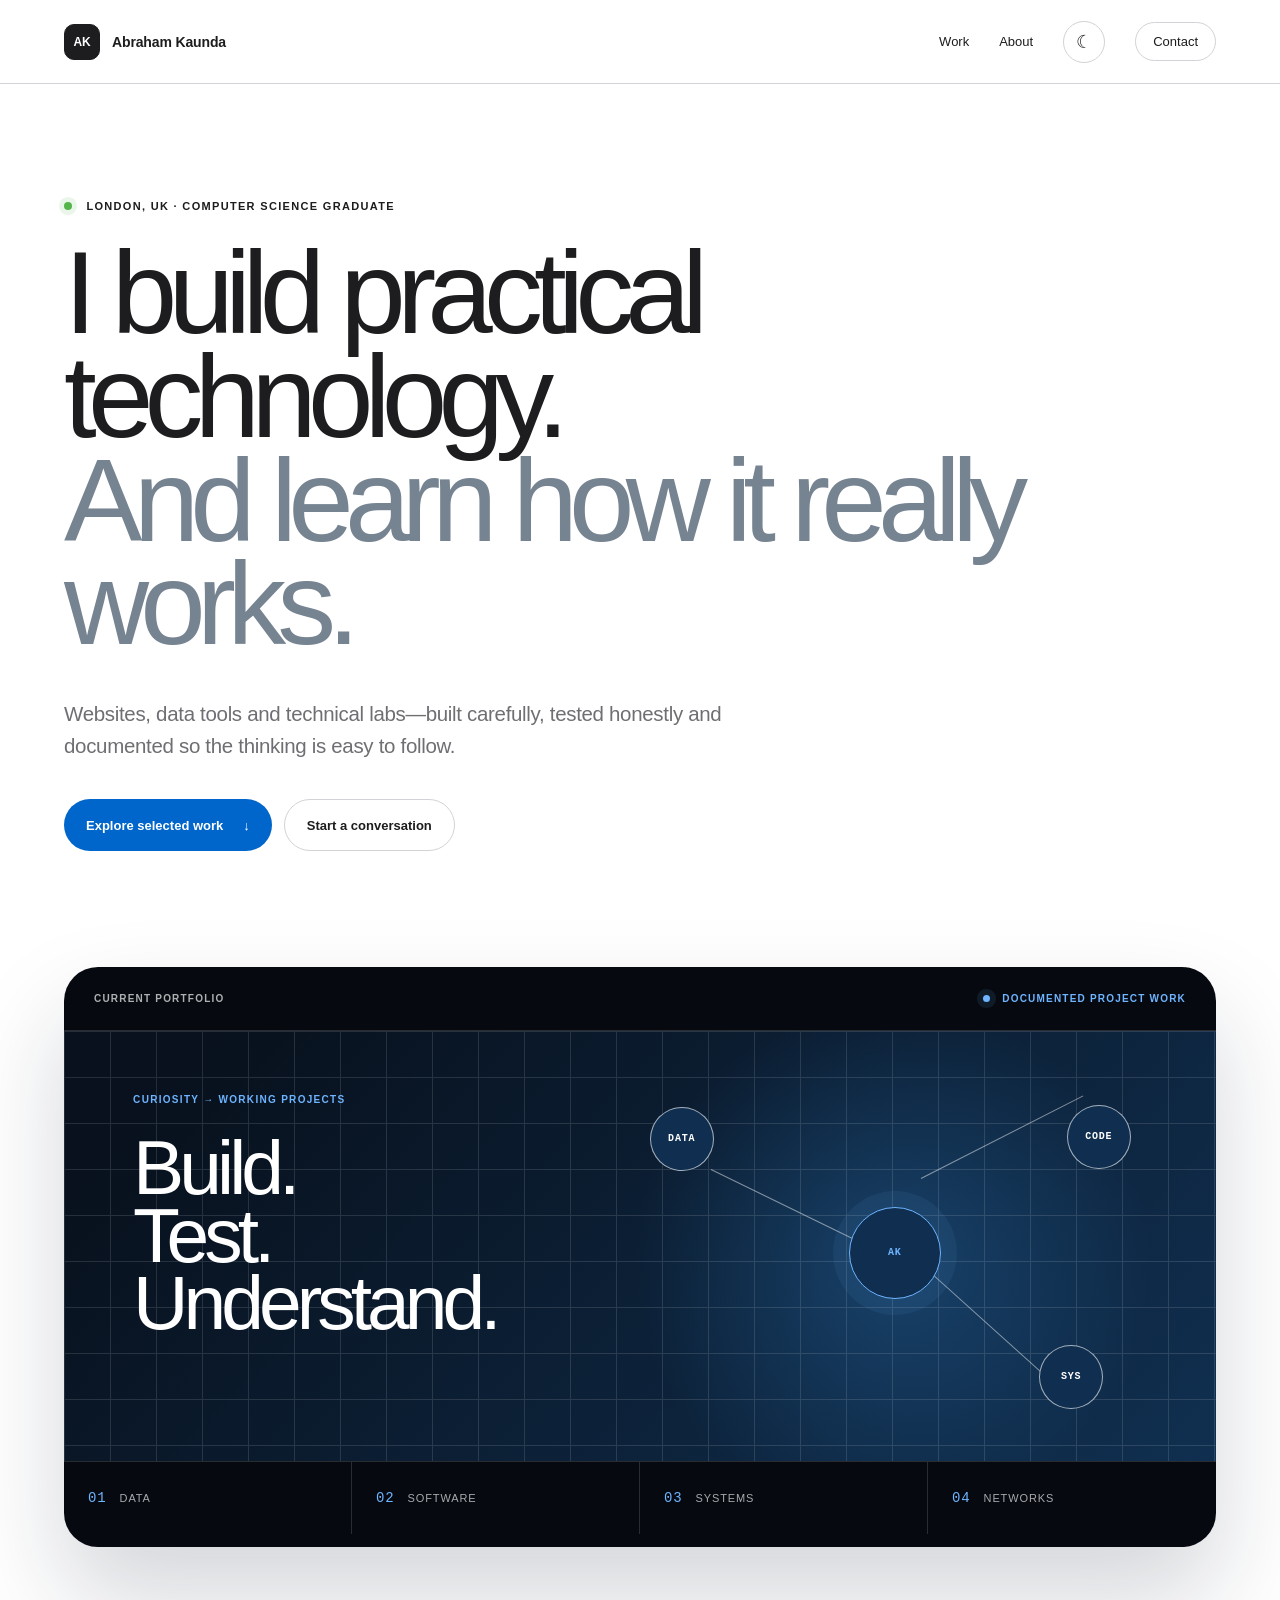
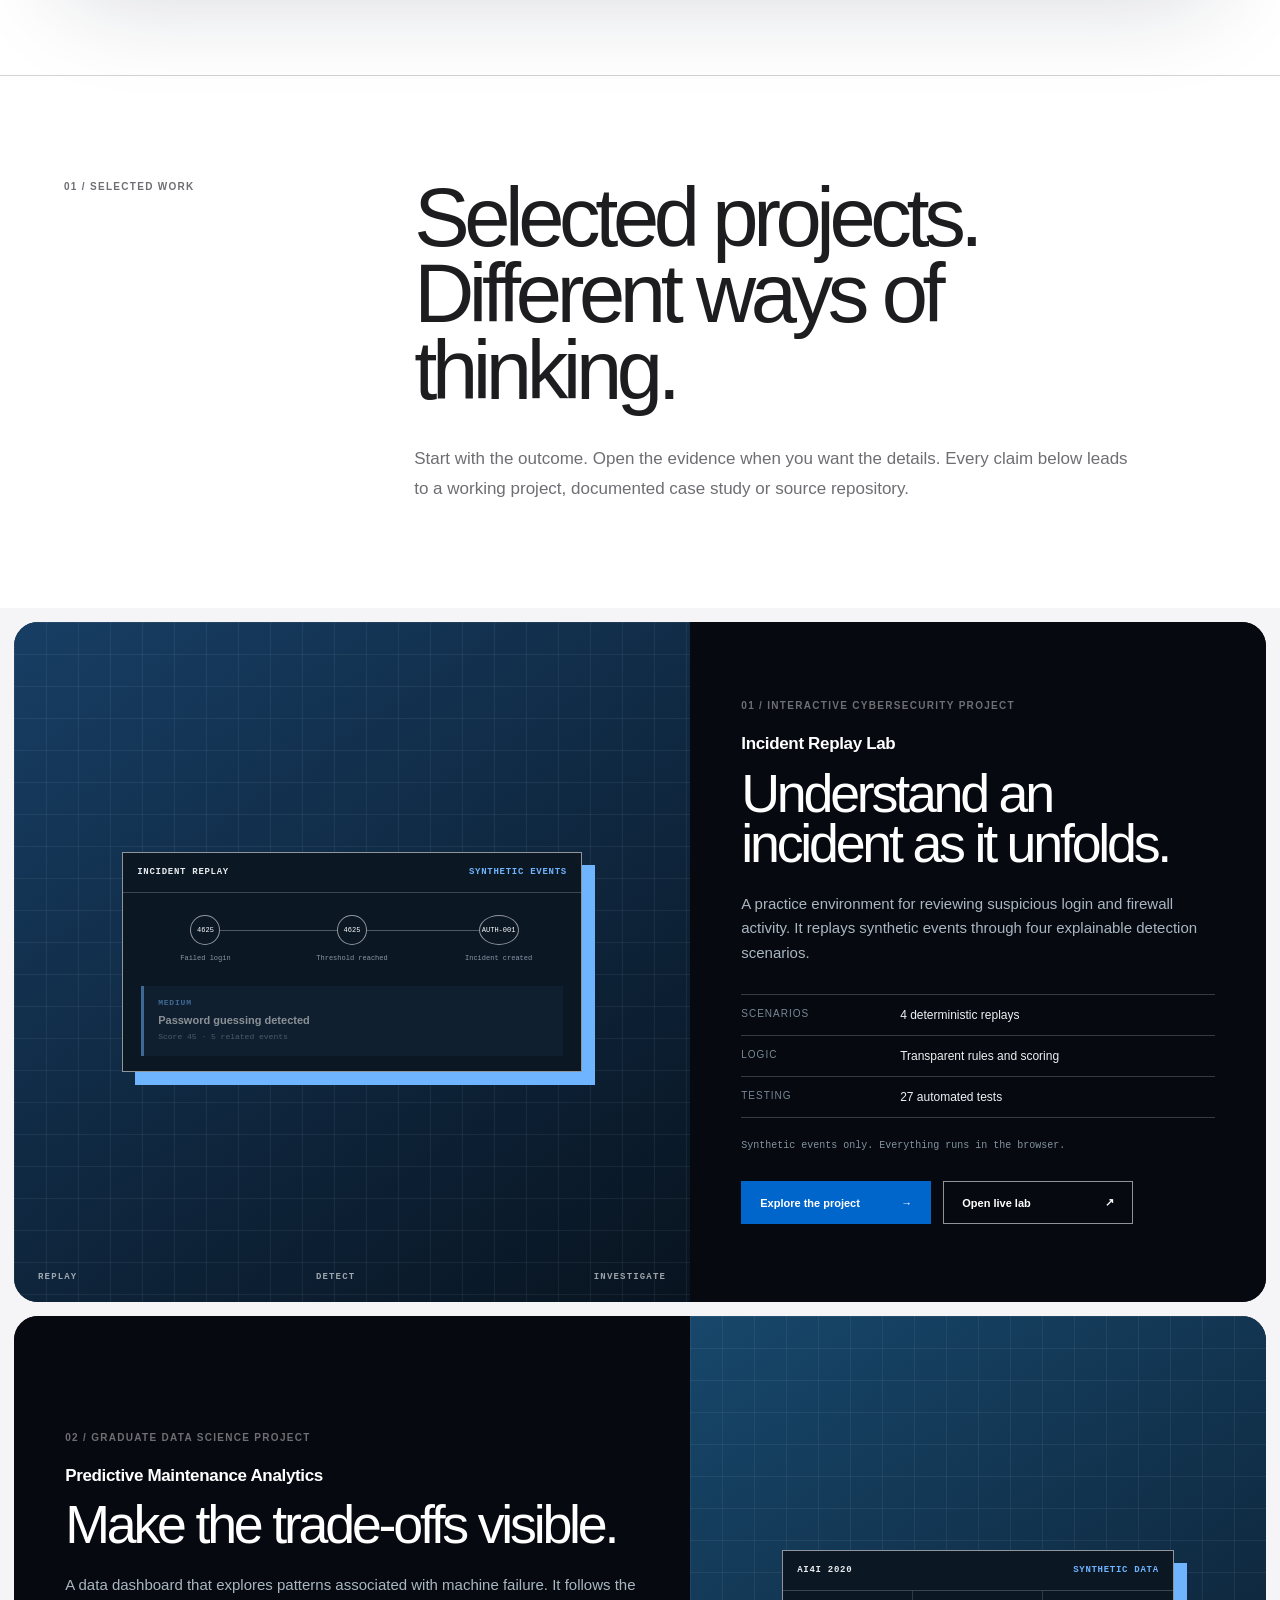
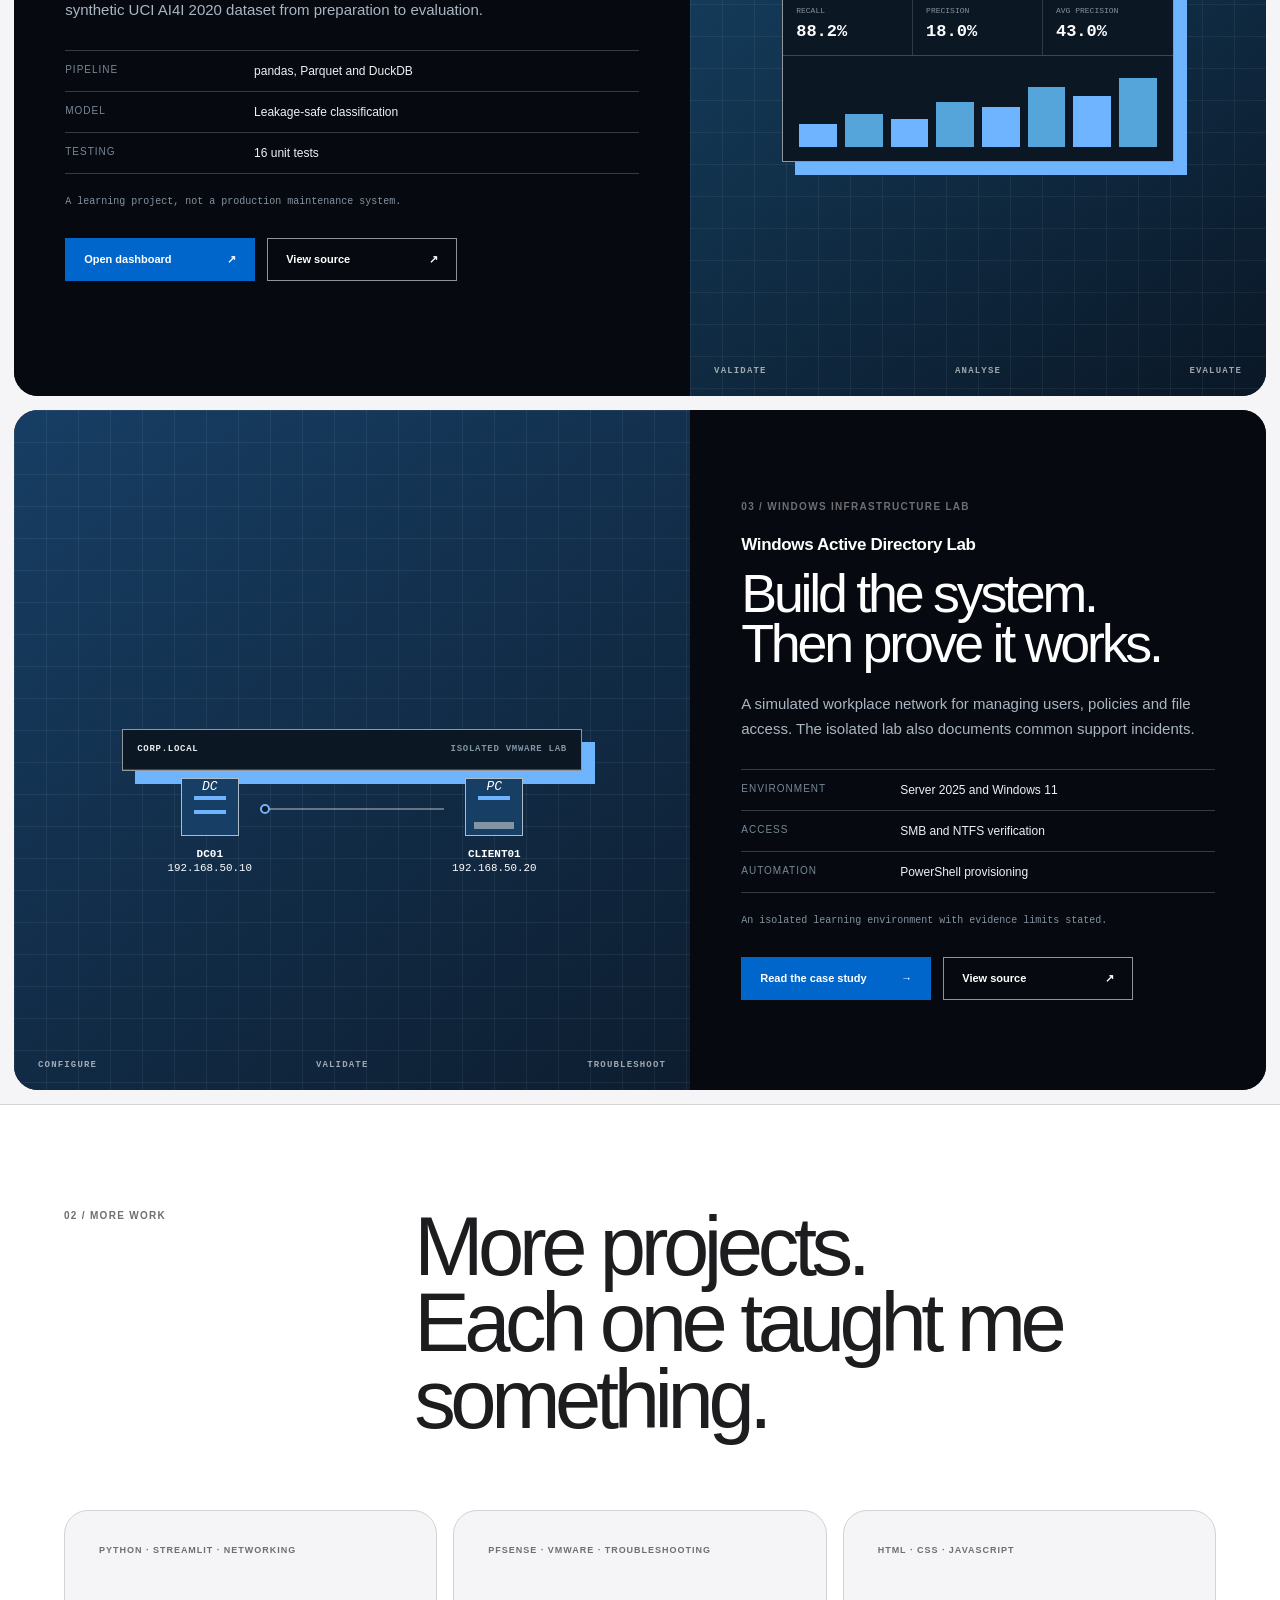
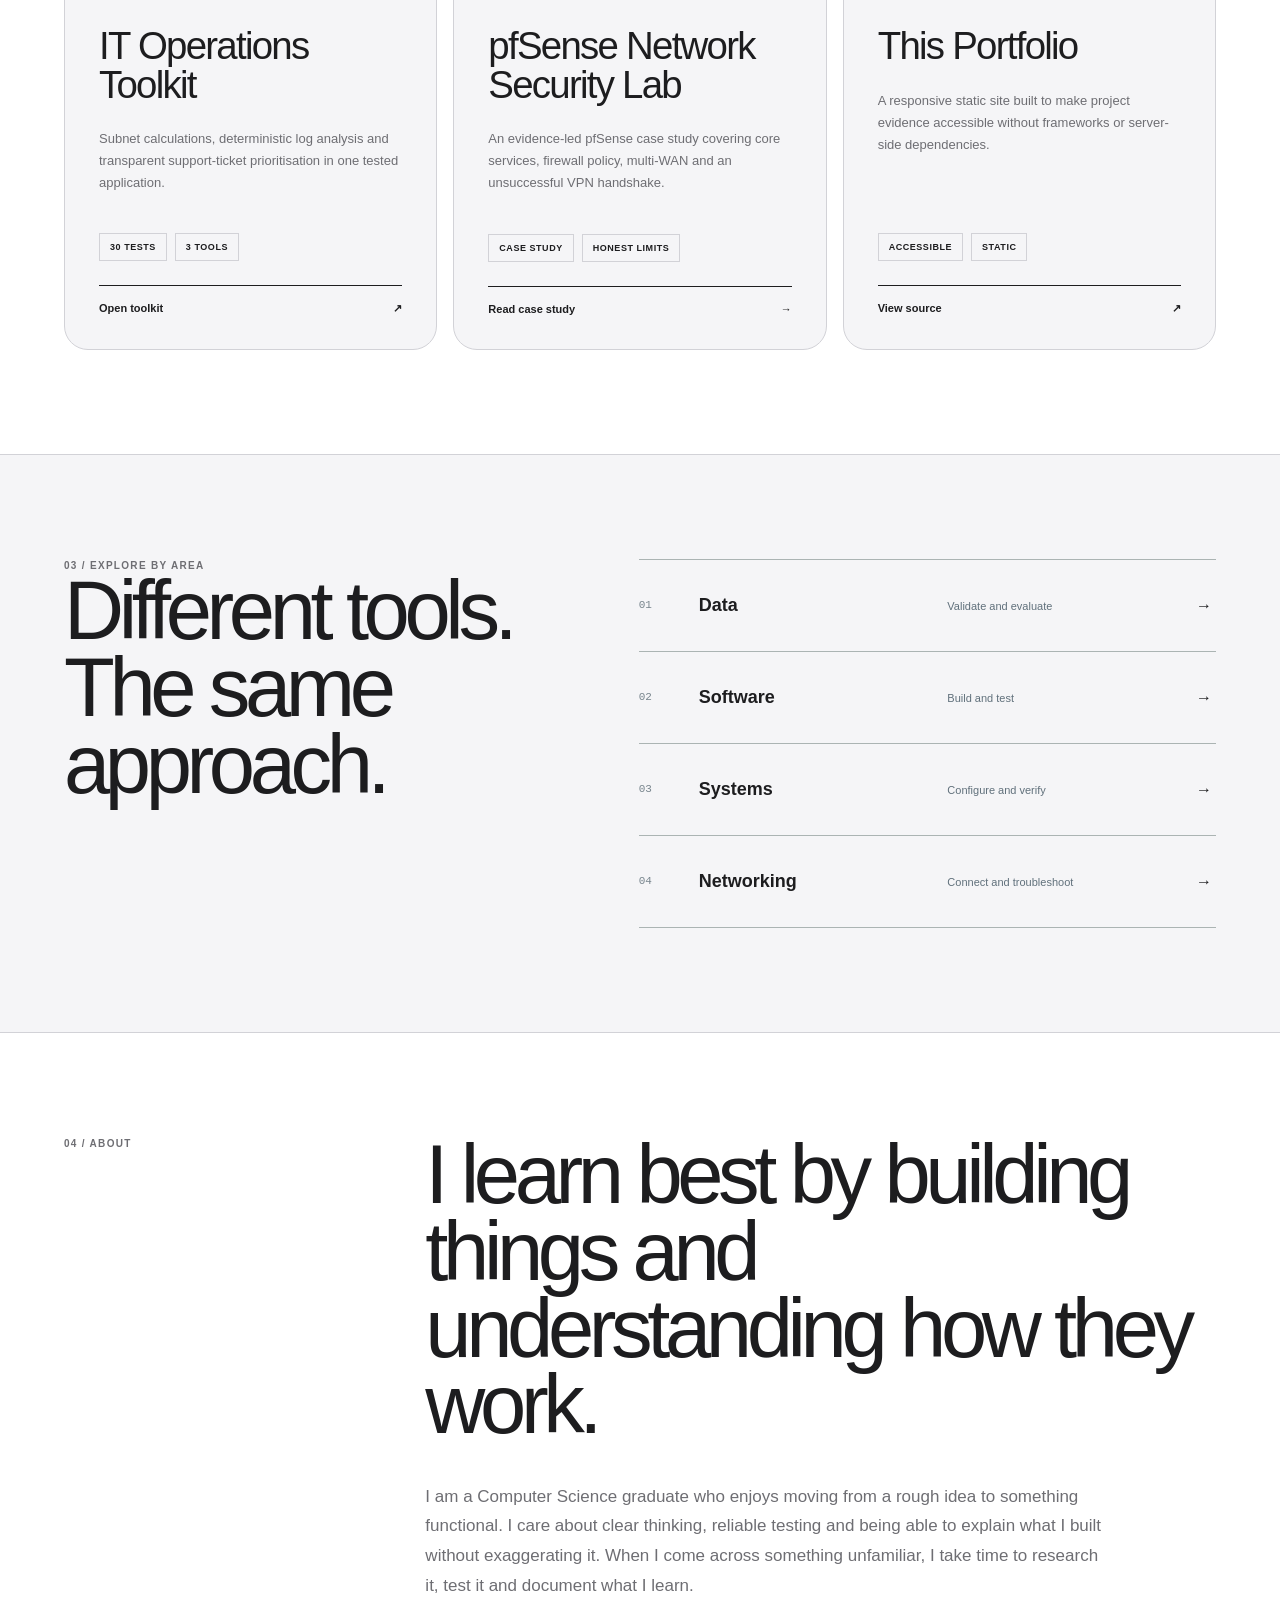
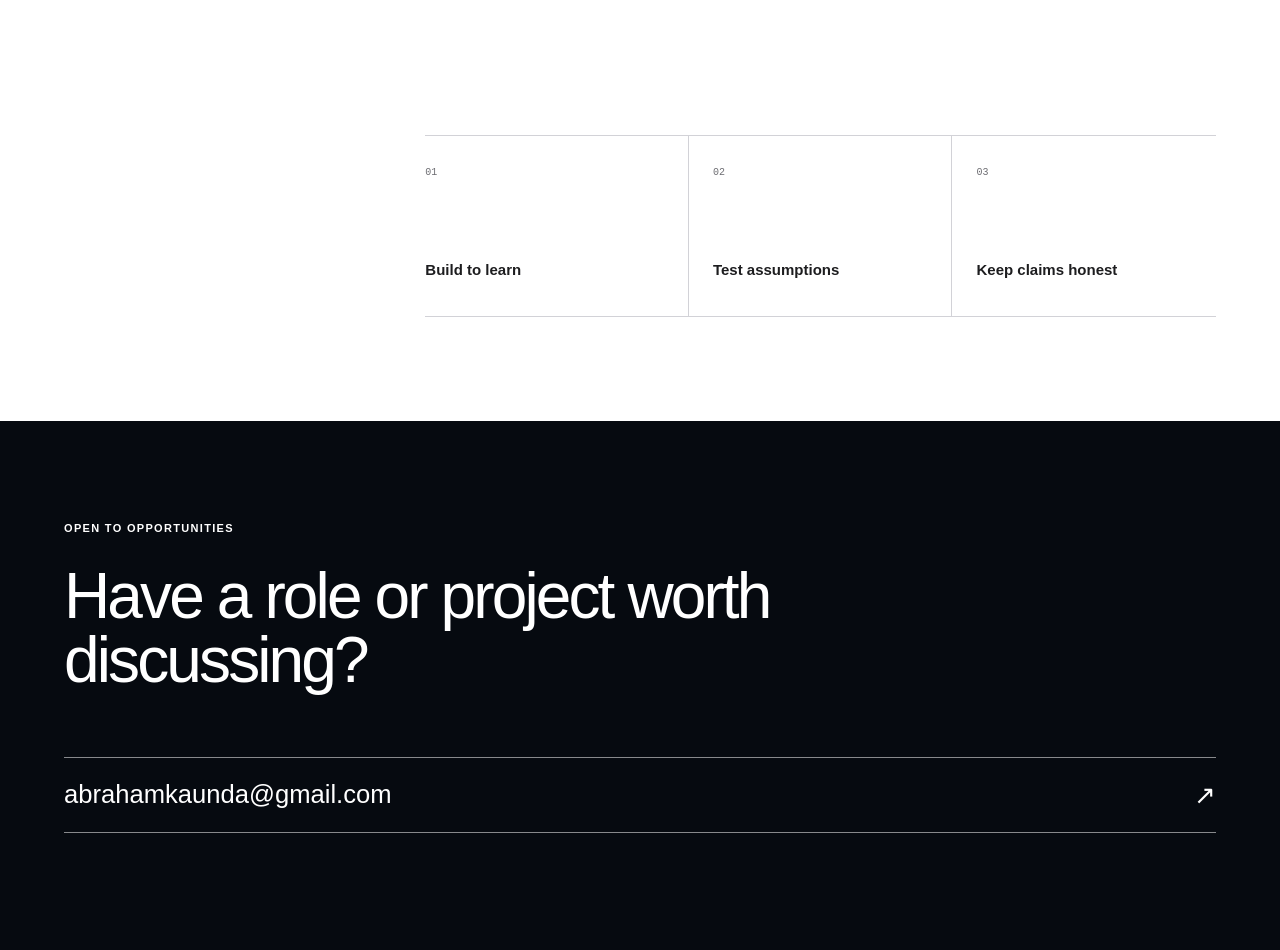
==== commit 75f1be77: "Refresh portfolio design and unify case studies" ====
--- a/index.html
+++ b/index.html
@@ -3,8 +3,8 @@
   <head>
     <meta charset="utf-8">
     <meta name="viewport" content="width=device-width, initial-scale=1">
-    <meta name="description" content="Portfolio of Abraham Kaunda, a London-based Computer Science graduate who enjoys building websites, exploring software and understanding the systems behind technology.">
-    <meta name="theme-color" content="#101c2b">
+    <meta name="description" content="Portfolio of Abraham Kaunda, a Computer Science graduate building practical projects across software, data, systems and networking.">
+    <meta name="theme-color" content="#f5f5f7">
     <meta property="og:title" content="Abraham Kaunda | Computer Science Graduate &amp; Builder">
     <meta property="og:description" content="Practical data, software, systems and networking projects by Abraham Kaunda, a London-based Computer Science graduate.">
     <meta property="og:type" content="website">
@@ -24,461 +24,280 @@
     <link rel="canonical" href="https://abrahamkaunda-create.github.io/">
     <link rel="icon" href="assets/favicon.svg" type="image/svg+xml">
     <link rel="stylesheet" href="styles.css">
+    <link rel="stylesheet" href="studio-home.css?v=20260813b">
+    <link rel="stylesheet" href="studio-system.css?v=20260813b">
   </head>
-  <body>
+  <body class="studio-home">
     <a class="skip-link" href="#main-content">Skip to main content</a>
-    <header class="site-header">
-        <a class="brand" href="#top" aria-label="Abraham Kaunda — home">
-          <span class="brand-mark">AK</span>
-          <span>Abraham Kaunda</span>
-        </a>
-        <nav aria-label="Primary navigation">
-          <a href="#about">About</a>
-          <a href="#approach">Approach</a>
-          <a href="#atlas">Explore</a>
-          <a href="#projects">Projects</a>
-          <button class="theme-toggle" type="button" aria-label="Switch to dark mode" aria-pressed="false">
-            <span class="theme-icon" aria-hidden="true">☾</span>
-          </button>
-          <a class="nav-cta" href="mailto:abrahamkaunda@gmail.com">Contact</a>
-        </nav>
+
+    <header class="site-header studio-header">
+      <a class="brand" href="#top" aria-label="Abraham Kaunda - home">
+        <span class="brand-mark">AK</span>
+        <span>Abraham Kaunda</span>
+      </a>
+      <nav aria-label="Primary navigation">
+        <a href="#work">Work</a>
+        <a href="#about">About</a>
+        <button class="theme-toggle" type="button" aria-label="Switch to dark mode" aria-pressed="false">
+          <span class="theme-icon" aria-hidden="true">&#9790;</span>
+        </button>
+        <a class="nav-cta" href="mailto:abrahamkaunda@gmail.com">Contact</a>
+      </nav>
     </header>
 
     <main id="main-content" tabindex="-1">
-      <section class="hero" id="top">
-        <div class="hero-copy">
-          <p class="eyebrow"><span class="status-dot"></span> London, UK · Computer Science graduate</p>
-          <h1>I enjoy turning ideas into things people can actually use.</h1>
-          <p class="hero-intro">
-            I build websites, explore software and enjoy understanding the
-            systems behind technology. This is where I share what I create,
-            what I&apos;m learning and the problems I&apos;ve worked through.
+      <section class="studio-hero" id="top">
+        <div class="studio-hero-copy">
+          <p class="eyebrow"><span class="status-dot"></span> London, UK &middot; Computer Science graduate</p>
+          <h1>I build practical technology.<span>And learn how it really works.</span></h1>
+          <p class="studio-hero-intro">
+            Websites, data tools and technical labs&mdash;built carefully, tested
+            honestly and documented so the thinking is easy to follow.
           </p>
           <div class="hero-actions">
-            <a class="button button-primary" href="#projects">Explore what I&apos;ve built <span aria-hidden="true">↘</span></a>
+            <a class="button button-primary" href="#work">Explore selected work <span aria-hidden="true">&darr;</span></a>
             <a class="button button-secondary" href="mailto:abrahamkaunda@gmail.com">Start a conversation</a>
           </div>
         </div>
 
-        <div class="system-card">
-          <div class="system-card-top">
-            <span>Curiosity map</span>
-            <span class="live-label"><i></i> Always learning</span>
-          </div>
-          <div class="network-map" aria-hidden="true">
-            <span class="node node-core">AK</span>
-            <span class="node node-one">WEB</span>
-            <span class="node node-two">CODE</span>
-            <span class="node node-three">SYS</span>
-            <span class="line line-one"></span>
-            <span class="line line-two"></span>
-            <span class="line line-three"></span>
-          </div>
-          <div class="system-stats">
-            <div><strong>01</strong><span>Web</span></div>
-            <div><strong>02</strong><span>Software</span></div>
-            <div><strong>03</strong><span>Systems</span></div>
-          </div>
-        </div>
-      </section>
-
-      <section class="about section" id="about">
-        <div class="section-label"><span>01</span> About</div>
-        <div class="about-content">
-          <h2>Curious about how things work—and even more interested in building them.</h2>
-          <div class="about-grid">
-            <p>
-              I&apos;m a Computer Science graduate who enjoys the full process of
-              making something: starting with a rough idea, working through the
-              technical details and finishing with something functional that I
-              can share.
+        <div class="studio-hero-stage" aria-label="A visual overview of Abraham's project areas">
+          <div class="studio-stage-top">
+            <span>Current portfolio</span>
+            <span><i></i> Documented project work</span>
+          </div>
+          <div class="studio-stage-display">
+            <div class="studio-stage-message">
+              <span>Curiosity &rarr; working projects</span>
+              <strong>Build.<br>Test.<br>Understand.</strong>
+            </div>
+            <div class="studio-curiosity" aria-hidden="true">
+              <span class="studio-curiosity-core">AK</span>
+              <span class="studio-curiosity-node studio-curiosity-data">DATA</span>
+              <span class="studio-curiosity-node studio-curiosity-code">CODE</span>
+              <span class="studio-curiosity-node studio-curiosity-systems">SYS</span>
+              <i class="studio-curiosity-line studio-curiosity-line-one"></i>
+              <i class="studio-curiosity-line studio-curiosity-line-two"></i>
+              <i class="studio-curiosity-line studio-curiosity-line-three"></i>
+            </div>
+          </div>
+          <div class="studio-stage-index" aria-hidden="true">
+            <span><b>01</b> Data</span>
+            <span><b>02</b> Software</span>
+            <span><b>03</b> Systems</span>
+            <span><b>04</b> Networks</span>
+          </div>
+        </div>
+      </section>
+
+      <section class="studio-introduction section" aria-labelledby="studio-introduction-title">
+        <p class="studio-section-number">01 / Selected work</p>
+        <div>
+          <h2 id="studio-introduction-title">Selected projects.<br>Different ways of thinking.</h2>
+          <p>
+            Start with the outcome. Open the evidence when you want the details.
+            Every claim below leads to a working project, documented case study or source repository.
+          </p>
+        </div>
+      </section>
+
+      <section class="studio-work" id="work" aria-label="Selected projects">
+        <article class="studio-project studio-project-incident" id="incident-project">
+          <div class="studio-project-visual project-visual incident-visual" aria-hidden="true">
+            <div class="incident-panel">
+              <div class="incident-panel-bar">
+                <span>Incident replay</span>
+                <em>synthetic events</em>
+              </div>
+              <div class="incident-timeline">
+                <span class="incident-event incident-event-one"><i>4625</i><b>Failed login</b></span>
+                <span class="incident-event incident-event-two"><i>4625</i><b>Threshold reached</b></span>
+                <span class="incident-event incident-event-three"><i>AUTH-001</i><b>Incident created</b></span>
+              </div>
+              <div class="incident-alert">
+                <span>MEDIUM</span>
+                <strong>Password guessing detected</strong>
+                <small>Score 45 &middot; 5 related events</small>
+              </div>
+            </div>
+            <div class="visual-caption incident-caption"><span>Replay</span><span>Detect</span><span>Investigate</span></div>
+          </div>
+          <div class="studio-project-copy">
+            <p class="studio-project-number">01 / Interactive cybersecurity project</p>
+            <p class="studio-project-name">Incident Replay Lab</p>
+            <h3>Understand an incident as it unfolds.</h3>
+            <p class="studio-project-summary">
+              A practice environment for reviewing suspicious login and firewall
+              activity. It replays synthetic events through four explainable detection scenarios.
             </p>
-            <p>
-              That curiosity moves across web development, software, networking
-              and systems. I learn best by building, testing and understanding
-              why something works—not by pretending to know everything already.
+            <dl class="studio-facts">
+              <div><dt>Scenarios</dt><dd>4 deterministic replays</dd></div>
+              <div><dt>Logic</dt><dd>Transparent rules and scoring</dd></div>
+              <div><dt>Testing</dt><dd>27 automated tests</dd></div>
+            </dl>
+            <p class="studio-honesty-note">Synthetic events only. Everything runs in the browser.</p>
+            <div class="studio-project-actions">
+              <a href="incident-replay-lab.html">Explore the project <span aria-hidden="true">&rarr;</span></a>
+              <a href="https://abrahamkaunda-create.github.io/incident-replay-lab/" target="_blank" rel="noopener noreferrer">Open live lab <span aria-hidden="true">&#8599;</span></a>
+            </div>
+          </div>
+        </article>
+
+        <article class="studio-project studio-project-maintenance" id="data-project">
+          <div class="studio-project-visual project-visual maintenance-visual" aria-hidden="true">
+            <div class="maintenance-panel">
+              <div class="maintenance-panel-bar">
+                <span>AI4I 2020</span>
+                <em>Synthetic data</em>
+              </div>
+              <div class="maintenance-metrics">
+                <div><span>Recall</span><strong>88.2%</strong></div>
+                <div><span>Precision</span><strong>18.0%</strong></div>
+                <div><span>Avg precision</span><strong>43.0%</strong></div>
+              </div>
+              <div class="maintenance-chart">
+                <i style="--bar-height: 31%"></i><i style="--bar-height: 45%"></i>
+                <i style="--bar-height: 38%"></i><i style="--bar-height: 62%"></i>
+                <i style="--bar-height: 55%"></i><i style="--bar-height: 82%"></i>
+                <i style="--bar-height: 70%"></i><i style="--bar-height: 94%"></i>
+              </div>
+            </div>
+            <div class="visual-caption maintenance-caption"><span>Validate</span><span>Analyse</span><span>Evaluate</span></div>
+          </div>
+          <div class="studio-project-copy">
+            <p class="studio-project-number">02 / Graduate data science project</p>
+            <p class="studio-project-name">Predictive Maintenance Analytics</p>
+            <h3>Make the trade-offs visible.</h3>
+            <p class="studio-project-summary">
+              A data dashboard that explores patterns associated with machine failure.
+              It follows the synthetic UCI AI4I 2020 dataset from preparation to evaluation.
             </p>
-          </div>
-          <ul class="skill-list">
-            <li><b>01</b>HTML &amp; CSS</li>
-            <li><b>02</b>Python</li>
-            <li><b>03</b>Basic SQL</li>
-            <li><b>04</b>Git &amp; GitHub</li>
-            <li><b>05</b>Networking fundamentals</li>
-            <li><b>06</b>VMware &amp; VirtualBox</li>
-            <li><b>07</b>pfSense</li>
-            <li><b>08</b>Technical documentation</li>
-            <li><b>09</b>Windows Server &amp; Active Directory</li>
-            <li><b>10</b>PowerShell</li>
-          </ul>
-        </div>
-      </section>
-
-      <section class="strengths section" id="approach">
-        <div class="section-label"><span>02</span> How I work</div>
-        <div class="strengths-content">
-          <div class="strengths-heading">
-            <h2>Build it.<br>Test it.<br>Understand it.</h2>
-            <p>I care about the process behind the result: clear thinking, honest claims and work I can explain properly.</p>
-          </div>
-          <div class="strength-grid">
-            <article>
-              <span class="strength-number">01 /</span>
-              <h3>Build to learn</h3>
-              <p>Turn ideas into working projects because making something reveals what theory alone can hide.</p>
-            </article>
-            <article>
-              <span class="strength-number">02 /</span>
-              <h3>Understand the system</h3>
-              <p>Look beyond the interface, follow how the parts connect and test assumptions methodically.</p>
-            </article>
-            <article>
-              <span class="strength-number">03 /</span>
-              <h3>Keep it honest</h3>
-              <p>Document what worked, acknowledge limitations and only claim knowledge I can discuss.</p>
-            </article>
-          </div>
-          <div class="qualification-row">
-            <span>Education</span>
-            <strong>BSc (Hons) Computer Science</strong>
-            <span>University of Roehampton · 2024</span>
-          </div>
-        </div>
-      </section>
-
-      <section class="atlas-section section" id="atlas" aria-labelledby="atlas-title" data-project-atlas>
-        <div class="atlas-heading">
-          <div class="section-label"><span>03</span> Explore</div>
-          <h2 id="atlas-title">See how my projects connect.</h2>
-          <p>Choose an area to see the projects and evidence behind it.</p>
-        </div>
-
-        <div class="atlas-shell">
-          <div class="atlas-map">
-            <div class="atlas-map-top">
-              <span>Capability map</span>
-              <span class="atlas-map-status"><i></i><span data-atlas-status>Data selected</span></span>
-            </div>
-            <div class="atlas-network" role="group" aria-label="Choose a capability area">
-              <span class="atlas-core" aria-hidden="true"><b>AK</b><small>Evidence</small></span>
-              <span class="atlas-connector atlas-connector-data is-active" data-atlas-connector="data"></span>
-              <span class="atlas-connector atlas-connector-software" data-atlas-connector="software"></span>
-              <span class="atlas-connector atlas-connector-systems" data-atlas-connector="systems"></span>
-              <span class="atlas-connector atlas-connector-networking" data-atlas-connector="networking"></span>
-              <button class="atlas-node atlas-node-data is-active" type="button" data-atlas-node="data" aria-pressed="true">
-                <span>01</span><strong>Data</strong><small>Analyse</small>
-              </button>
-              <button class="atlas-node atlas-node-software" type="button" data-atlas-node="software" aria-pressed="false">
-                <span>02</span><strong>Software</strong><small>Build</small>
-              </button>
-              <button class="atlas-node atlas-node-systems" type="button" data-atlas-node="systems" aria-pressed="false">
-                <span>03</span><strong>Systems</strong><small>Configure</small>
-              </button>
-              <button class="atlas-node atlas-node-networking" type="button" data-atlas-node="networking" aria-pressed="false">
-                <span>04</span><strong>Networking</strong><small>Connect</small>
-              </button>
-            </div>
-            <p class="atlas-map-hint">Choose an area. Arrow keys also work.</p>
-          </div>
-
-          <article class="atlas-detail" aria-live="polite" aria-atomic="true">
-            <header class="atlas-detail-header">
-              <div>
-                <p class="atlas-domain" data-atlas-domain>01 / Data</p>
-                <h3 data-atlas-title>Data that can be questioned, not just displayed.</h3>
-              </div>
-            </header>
-            <p class="atlas-description" data-atlas-description>Validated preparation and honest evaluation make the model&rsquo;s trade-offs visible.</p>
-            <div class="atlas-skills" data-atlas-skills aria-label="Data tools">
-              <span>Python</span><span>pandas</span><span>DuckDB SQL</span><span>scikit-learn</span><span>Streamlit</span>
-            </div>
-            <div class="atlas-evidence" data-atlas-projects>
-              <article>
-                <p>01 / Documented project</p>
-                <h4>Predictive Maintenance Analytics</h4>
-                <span>Synthetic AI4I 2020 data · validated pipeline · imbalanced classification</span>
-                <div class="atlas-links">
-                  <a href="https://abrahamkaunda-predictive-maintenance.streamlit.app/" target="_blank" rel="noopener noreferrer">Open dashboard <span aria-hidden="true">↗</span></a>
-                  <a href="https://github.com/abrahamkaunda-create/predictive-maintenance-analytics" target="_blank" rel="noopener noreferrer">View source <span aria-hidden="true">↗</span></a>
-                </div>
-              </article>
-            </div>
-            <a class="atlas-all-projects" href="#projects">View all projects <span aria-hidden="true">&darr;</span></a>
+            <dl class="studio-facts">
+              <div><dt>Pipeline</dt><dd>pandas, Parquet and DuckDB</dd></div>
+              <div><dt>Model</dt><dd>Leakage-safe classification</dd></div>
+              <div><dt>Testing</dt><dd>16 unit tests</dd></div>
+            </dl>
+            <p class="studio-honesty-note">A learning project, not a production maintenance system.</p>
+            <div class="studio-project-actions">
+              <a href="https://abrahamkaunda-predictive-maintenance.streamlit.app/" target="_blank" rel="noopener noreferrer">Open dashboard <span aria-hidden="true">&#8599;</span></a>
+              <a href="https://github.com/abrahamkaunda-create/predictive-maintenance-analytics" target="_blank" rel="noopener noreferrer">View source <span aria-hidden="true">&#8599;</span></a>
+            </div>
+          </div>
+        </article>
+
+        <article class="studio-project studio-project-ad" id="systems-project">
+          <div class="studio-project-visual project-visual ad-visual" aria-hidden="true">
+            <div class="ad-lab-panel">
+              <div class="ad-lab-bar"><span>corp.local</span><em>isolated VMware lab</em></div>
+              <div class="ad-lab-stage">
+                <div class="ad-machine ad-server"><i>DC</i><strong>DC01</strong><small>192.168.50.10</small></div>
+                <div class="ad-connection"><span></span><b></b></div>
+                <div class="ad-machine ad-client"><i>PC</i><strong>CLIENT01</strong><small>192.168.50.20</small></div>
+                <span class="ad-event ad-event-dns"><b>DNS</b><small>name resolved</small></span>
+                <span class="ad-event ad-event-gpo"><b>GPO</b><small>policy applied</small></span>
+                <span class="ad-event ad-event-smb"><b>SMB</b><small>access tested</small></span>
+              </div>
+            </div>
+            <div class="visual-caption ad-caption"><span>Configure</span><span>Validate</span><span>Troubleshoot</span></div>
+          </div>
+          <div class="studio-project-copy">
+            <p class="studio-project-number">03 / Windows infrastructure lab</p>
+            <p class="studio-project-name">Windows Active Directory Lab</p>
+            <h3>Build the system. Then prove it works.</h3>
+            <p class="studio-project-summary">
+              A simulated workplace network for managing users, policies and file
+              access. The isolated lab also documents common support incidents.
+            </p>
+            <dl class="studio-facts">
+              <div><dt>Environment</dt><dd>Server 2025 and Windows 11</dd></div>
+              <div><dt>Access</dt><dd>SMB and NTFS verification</dd></div>
+              <div><dt>Automation</dt><dd>PowerShell provisioning</dd></div>
+            </dl>
+            <p class="studio-honesty-note">An isolated learning environment with evidence limits stated.</p>
+            <div class="studio-project-actions">
+              <a href="windows-ad-lab.html">Read the case study <span aria-hidden="true">&rarr;</span></a>
+              <a href="https://github.com/abrahamkaunda-create/windows-ad-lab" target="_blank" rel="noopener noreferrer">View source <span aria-hidden="true">&#8599;</span></a>
+            </div>
+          </div>
+        </article>
+      </section>
+
+      <section class="studio-more section" aria-labelledby="more-work-title">
+        <div class="studio-more-heading">
+          <p class="studio-section-number">02 / More work</p>
+          <h2 id="more-work-title">More projects.<br>Each one taught me something.</h2>
+        </div>
+        <div class="studio-more-grid">
+          <article>
+            <span>Python &middot; Streamlit &middot; Networking</span>
+            <h3>IT Operations Toolkit</h3>
+            <p>Subnet calculations, deterministic log analysis and transparent support-ticket prioritisation in one tested application.</p>
+            <div><b>30 tests</b><b>3 tools</b></div>
+            <a href="https://it-operations-toolkit-apygrmvbleecnclt6dmgfc.streamlit.app/" target="_blank" rel="noopener noreferrer">Open toolkit <span aria-hidden="true">&#8599;</span></a>
           </article>
-        </div>
-      </section>
-
-      <section class="projects-section section" id="projects">
-        <div class="projects-heading">
-          <div class="section-label"><span>04</span> Selected projects</div>
-          <h2>Things I&apos;ve built and explored.</h2>
-          <p>Each project represents a real problem, a set of choices and something useful learned along the way.</p>
-        </div>
-
-        <div class="projects-grid">
-          <article class="project-tile project-tile-featured project-tile-incident">
-            <div class="project-visual incident-visual" aria-hidden="true">
-              <div class="incident-panel">
-                <div class="incident-panel-bar">
-                  <span>Incident replay</span>
-                  <em>synthetic events</em>
-                </div>
-                <div class="incident-timeline">
-                  <span class="incident-event incident-event-one"><i>4625</i><b>Failed login</b></span>
-                  <span class="incident-event incident-event-two"><i>4625</i><b>Threshold reached</b></span>
-                  <span class="incident-event incident-event-three"><i>AUTH-001</i><b>Incident created</b></span>
-                </div>
-                <div class="incident-alert">
-                  <span>MEDIUM</span>
-                  <strong>Password guessing detected</strong>
-                  <small>Score 45 · 5 related events</small>
-                </div>
-              </div>
-              <div class="visual-caption incident-caption"><span>Replay</span><span>Detect</span><span>Investigate</span></div>
-            </div>
-            <div class="project-copy">
-              <p class="project-type">Interactive cybersecurity project · Incident analysis</p>
-              <h3>Incident Replay Lab</h3>
-              <p>
-                Built a browser-based lab that replays synthetic Windows Security
-                and pfSense firewall events, applies four explainable detection
-                rules and groups related activity into incidents that can be
-                reviewed through a simple investigation workflow.
-              </p>
-              <ul>
-                <li><span>01</span> Four deterministic scenarios covering authentication and firewall activity</li>
-                <li><span>02</span> Transparent thresholds, severity scoring and supporting-event timelines</li>
-                <li><span>03</span> Responsive interface with replay controls, local audit history and 27 tests</li>
-              </ul>
-              <div class="project-tags"><span>React</span><span>TypeScript</span><span>Event analysis</span><span>Detection logic</span><span>Unit testing</span></div>
-              <div class="project-runtime-note">All events are synthetic and processed in the browser. No account or setup is required.</div>
-              <div class="project-links project-links-three">
-                <a class="project-link" href="incident-replay-lab.html">Read the case study <span aria-hidden="true">↗</span></a>
-                <a class="project-link" href="https://abrahamkaunda-create.github.io/incident-replay-lab/" target="_blank" rel="noopener noreferrer">Open live lab <span aria-hidden="true">↗</span></a>
-                <a class="project-link" href="https://github.com/abrahamkaunda-create/incident-replay-lab" target="_blank" rel="noopener noreferrer">View source <span aria-hidden="true">↗</span></a>
-              </div>
-            </div>
+          <article>
+            <span>pfSense &middot; VMware &middot; Troubleshooting</span>
+            <h3>pfSense Network Security Lab</h3>
+            <p>An evidence-led pfSense case study covering core services, firewall policy, multi-WAN and an unsuccessful VPN handshake.</p>
+            <div><b>Case study</b><b>Honest limits</b></div>
+            <a href="pfsense-project.html">Read case study <span aria-hidden="true">&rarr;</span></a>
           </article>
-
-          <article class="project-tile project-tile-featured project-tile-maintenance">
-            <div class="project-visual maintenance-visual" aria-hidden="true">
-              <div class="maintenance-panel">
-                <div class="maintenance-panel-bar">
-                  <span>AI4I 2020</span>
-                  <em>Synthetic data</em>
-                </div>
-                <div class="maintenance-metrics">
-                  <div><span>Recall</span><strong>88.2%</strong></div>
-                  <div><span>Precision</span><strong>18.0%</strong></div>
-                  <div><span>Avg precision</span><strong>43.0%</strong></div>
-                </div>
-                <div class="maintenance-chart">
-                  <i style="--bar-height: 31%"></i>
-                  <i style="--bar-height: 45%"></i>
-                  <i style="--bar-height: 38%"></i>
-                  <i style="--bar-height: 62%"></i>
-                  <i style="--bar-height: 55%"></i>
-                  <i style="--bar-height: 82%"></i>
-                  <i style="--bar-height: 70%"></i>
-                  <i style="--bar-height: 94%"></i>
-                </div>
-              </div>
-              <div class="visual-caption maintenance-caption"><span>Validate</span><span>Analyse</span><span>Evaluate</span></div>
-            </div>
-            <div class="project-copy">
-              <p class="project-type">Graduate data science project · Predictive maintenance</p>
-              <h3>Predictive Maintenance Analytics</h3>
-              <p>
-                Predictive maintenance analytics dashboard built with Python,
-                DuckDB, scikit-learn and Streamlit using the synthetic UCI AI4I
-                2020 dataset. The project focuses on reproducible analysis,
-                leakage-safe modelling and honest evaluation for an imbalanced
-                classification problem.
-              </p>
-              <ul>
-                <li><span>01</span> Validated data pipeline with pandas, Parquet and DuckDB SQL</li>
-                <li><span>02</span> Scikit-learn pipeline compared with a transparent dummy baseline</li>
-                <li><span>03</span> Responsive Streamlit dashboard supported by 16 unit tests</li>
-              </ul>
-              <div class="project-tags"><span>Python</span><span>pandas</span><span>DuckDB</span><span>scikit-learn</span><span>Streamlit</span></div>
-              <div class="project-runtime-note">The live application may take a few seconds to start on free hosting.</div>
-              <div class="project-links">
-                <a class="project-link" href="https://abrahamkaunda-predictive-maintenance.streamlit.app/" target="_blank" rel="noopener noreferrer">Open live dashboard <span aria-hidden="true">↗</span></a>
-                <a class="project-link" href="https://github.com/abrahamkaunda-create/predictive-maintenance-analytics" target="_blank" rel="noopener noreferrer">View source <span aria-hidden="true">↗</span></a>
-              </div>
-            </div>
+          <article>
+            <span>HTML &middot; CSS &middot; JavaScript</span>
+            <h3>This Portfolio</h3>
+            <p>A responsive static site built to make project evidence accessible without frameworks or server-side dependencies.</p>
+            <div><b>Accessible</b><b>Static</b></div>
+            <a href="https://github.com/abrahamkaunda-create/abrahamkaunda-create.github.io" target="_blank" rel="noopener noreferrer">View source <span aria-hidden="true">&#8599;</span></a>
           </article>
-
-          <article class="project-tile project-tile-featured">
-            <div class="project-visual toolkit-visual" aria-hidden="true">
-              <div class="toolkit-console">
-                <div class="toolkit-console-bar"><i></i><i></i><i></i><span>it_operations_toolkit.py</span></div>
-                <div class="toolkit-console-body">
-                  <div class="toolkit-demo toolkit-demo-subnet">
-                    <span class="toolkit-demo-label">01 / Subnet calculator</span>
-                    <p><b>INPUT</b><span>192.168.10.25/24</span></p>
-                    <p><b>NET</b><span>192.168.10.0/24</span></p>
-                    <p><b>HOSTS</b><span>192.168.10.1–254</span><em>254 usable</em></p>
-                  </div>
-                  <div class="toolkit-demo toolkit-demo-log">
-                    <span class="toolkit-demo-label">02 / Log analyser</span>
-                    <p><b>READ</b><span>18 entries parsed</span></p>
-                    <p><b>LEVELS</b><span>3 errors · 3 warnings</span></p>
-                    <p><b>IPV4</b><span>10 unique addresses</span><em>extracted</em></p>
-                  </div>
-                  <div class="toolkit-demo toolkit-demo-ticket">
-                    <span class="toolkit-demo-label">03 / Ticket prioritiser</span>
-                    <p><b>ISSUE</b><span>Email service unavailable</span></p>
-                    <p><b>SCORE</b><span>Impact + urgency</span><em>16/16</em></p>
-                    <p><b>RESULT</b><span>Priority calculated</span><em>P1</em></p>
-                  </div>
-                </div>
-              </div>
-              <div class="visual-caption toolkit-caption"><span>Calculate</span><span>Analyse</span><span>Prioritise</span></div>
-            </div>
-            <div class="project-copy">
-              <p class="project-type">Python web application · IT operations</p>
-              <h3>IT Operations Toolkit</h3>
-              <p>
-                Built a multipage toolkit containing an IPv4 subnet calculator,
-                deterministic log analyser and transparent support-ticket
-                prioritiser. The reusable Python logic is kept separate from
-                the Streamlit interface and covered by unit tests.
-              </p>
-              <ul>
-                <li><span>01</span> IPv4 calculations with validation and subnet edge cases</li>
-                <li><span>02</span> Log severity, timestamp and address extraction with filtering</li>
-                <li><span>03</span> Documented ticket scoring and 30 repeatable unit tests</li>
-              </ul>
-              <div class="project-tags"><span>Python</span><span>Streamlit</span><span>Networking</span><span>Text parsing</span><span>Unit testing</span></div>
-              <div class="project-runtime-note">The live application may take a few seconds to start on free hosting.</div>
-              <div class="project-links">
-                <a class="project-link" href="https://it-operations-toolkit-apygrmvbleecnclt6dmgfc.streamlit.app/" target="_blank" rel="noopener noreferrer">Open live toolkit <span aria-hidden="true">↗</span></a>
-                <a class="project-link" href="https://github.com/abrahamkaunda-create/it-operations-toolkit" target="_blank" rel="noopener noreferrer">View source <span aria-hidden="true">↗</span></a>
-              </div>
-            </div>
-          </article>
-
-          <article class="project-tile project-tile-featured project-tile-ad">
-            <div class="project-visual ad-visual" aria-hidden="true">
-              <div class="ad-lab-panel">
-                <div class="ad-lab-bar">
-                  <span>corp.local</span>
-                  <em>isolated VMware lab</em>
-                </div>
-                <div class="ad-topology">
-                  <div class="ad-machine ad-server">
-                    <i></i>
-                    <strong>DC01</strong>
-                    <span>192.168.50.10</span>
-                  </div>
-                  <div class="ad-connection"><b></b></div>
-                  <div class="ad-machine ad-client">
-                    <i></i>
-                    <strong>CLIENT01</strong>
-                    <span>192.168.50.20</span>
-                  </div>
-                  <div class="ad-event ad-event-dns"><b>DNS</b><span>name resolved</span></div>
-                  <div class="ad-event ad-event-gpo"><b>GPO</b><span>policy applied</span></div>
-                  <div class="ad-event ad-event-smb"><b>SMB</b><span>access tested</span></div>
-                </div>
-              </div>
-              <div class="visual-caption ad-caption"><span>Configure</span><span>Validate</span><span>Troubleshoot</span></div>
-            </div>
-            <div class="project-copy">
-              <p class="project-type">Windows infrastructure · IT support lab</p>
-              <h3>Windows Active Directory Lab</h3>
-              <p>
-                Built an isolated Windows domain using Server 2025 and a Windows
-                11 client. I configured Active Directory, DNS, Group Policy and
-                role-based file access, then documented support incidents and a
-                small PowerShell provisioning workflow.
-              </p>
-              <ul>
-                <li><span>01</span> Domain, OU, user, group and client-join configuration</li>
-                <li><span>02</span> Group Policy plus tested SMB and NTFS access control</li>
-                <li><span>03</span> Secure-channel troubleshooting and documented evidence limits</li>
-              </ul>
-              <div class="project-tags"><span>Windows Server</span><span>Active Directory</span><span>PowerShell</span><span>Group Policy</span><span>IT support</span></div>
-              <div class="project-links">
-                <a class="project-link" href="windows-ad-lab.html">Read the case study <span aria-hidden="true">↗</span></a>
-                <a class="project-link" href="https://github.com/abrahamkaunda-create/windows-ad-lab" target="_blank" rel="noopener noreferrer">View source <span aria-hidden="true">↗</span></a>
-              </div>
-            </div>
-          </article>
-
-          <article class="project-tile project-tile-network">
-            <div class="project-visual network-visual" aria-hidden="true">
-              <div class="firewall-pill">pf</div>
-              <div class="traffic traffic-a"></div>
-              <div class="traffic traffic-b"></div>
-              <div class="traffic traffic-c"></div>
-              <div class="visual-caption network-caption"><span>WAN</span><span>Firewall</span><span>LAN</span></div>
-            </div>
-            <div class="project-copy">
-              <p class="project-type">Final-year project · Network security</p>
-              <h3>pfSense Network Security Lab</h3>
-              <p>
-                Built an undergraduate VMware lab to explore pfSense through
-                network services, firewall policy, NAT, multi-WAN routing and
-                WireGuard configuration. The case study separates retained
-                evidence from conclusions that were not fully verified.
-              </p>
-              <ul>
-                <li><span>01</span> VMware lab with DHCP, DNS, firewall rules and NAT</li>
-                <li><span>02</span> Two online Tier 1 gateways and WireGuard setup</li>
-                <li><span>03</span> Honest troubleshooting retrospective for a failed VPN handshake</li>
-              </ul>
-              <div class="project-tags"><span>pfSense</span><span>Networking</span><span>Virtualisation</span><span>Troubleshooting</span></div>
-              <a class="project-link" href="pfsense-project.html">Read the case study <span aria-hidden="true">↗</span></a>
-            </div>
-          </article>
-
-          <article class="project-tile project-tile-web">
-            <div class="project-visual web-visual" aria-hidden="true">
-              <div class="browser-window">
-                <div class="browser-bar"><i></i><i></i><i></i><span class="browser-status"><b></b>Live</span></div>
-                <div class="browser-content">
-                  <span class="code-line code-line-long"></span>
-                  <span class="code-line"></span>
-                  <span class="code-block"></span>
-                  <span class="code-block code-block-accent"></span>
-                </div>
-              </div>
-              <div class="visual-caption web-caption"><span>Design</span><span>Build</span><span>Deploy</span></div>
-            </div>
-            <div class="project-copy">
-              <p class="project-type">Web project · This portfolio</p>
-              <h3>Personal portfolio website</h3>
-              <p>
-                Designed and built this responsive portfolio to present my work
-                clearly. The project uses readable HTML and CSS, GitHub version
-                control and static publishing through GitHub Pages.
-              </p>
-              <ul>
-                <li><span>01</span> Responsive layout with accessible navigation</li>
-                <li><span>02</span> Portable static source with no framework dependency</li>
-                <li><span>03</span> Static deployment from the main branch through GitHub Pages</li>
-              </ul>
-              <div class="project-tags"><span>HTML</span><span>CSS</span><span>GitHub</span><span>GitHub Pages</span></div>
-              <a class="project-link" href="https://github.com/abrahamkaunda-create/abrahamkaunda-create.github.io" target="_blank" rel="noopener noreferrer">View source on GitHub <span aria-hidden="true">↗</span></a>
-            </div>
-          </article>
-        </div>
-
-        <p class="project-note"><span>+</span> This is a working portfolio. New projects will be added when they are real, tested and worth explaining.</p>
-      </section>
-
+        </div>
+      </section>
+
+      <section class="studio-capabilities section" aria-labelledby="capabilities-title">
+        <div>
+          <p class="studio-section-number">03 / Explore by area</p>
+          <h2 id="capabilities-title">Different tools.<br>The same approach.</h2>
+        </div>
+        <div class="studio-capability-list">
+          <a href="#data-project"><span>01</span><strong>Data</strong><small>Validate and evaluate</small><i aria-hidden="true">&rarr;</i></a>
+          <a href="#incident-project"><span>02</span><strong>Software</strong><small>Build and test</small><i aria-hidden="true">&rarr;</i></a>
+          <a href="#systems-project"><span>03</span><strong>Systems</strong><small>Configure and verify</small><i aria-hidden="true">&rarr;</i></a>
+          <a href="pfsense-project.html"><span>04</span><strong>Networking</strong><small>Connect and troubleshoot</small><i aria-hidden="true">&rarr;</i></a>
+        </div>
+      </section>
+
+      <section class="studio-about section" id="about" aria-labelledby="about-title">
+        <p class="studio-section-number">04 / About</p>
+        <div class="studio-about-copy">
+          <h2 id="about-title">I learn best by building things and understanding how they work.</h2>
+          <p>
+            I am a Computer Science graduate who enjoys moving from a rough idea
+            to something functional. I care about clear thinking, reliable testing
+            and being able to explain what I built without exaggerating it. When I
+            come across something unfamiliar, I take time to research it, test it
+            and document what I learn.
+          </p>
+        </div>
+        <div class="studio-principles">
+          <div><span>01</span><strong>Build to learn</strong></div>
+          <div><span>02</span><strong>Test assumptions</strong></div>
+          <div><span>03</span><strong>Keep claims honest</strong></div>
+        </div>
+      </section>
     </main>
 
-    <footer>
+    <footer class="studio-footer">
       <div>
         <p class="eyebrow">Open to opportunities</p>
-        <h2>Interested in discussing a junior IT, cybersecurity, networking or software opportunity?</h2>
+        <h2>Have a role or project worth discussing?</h2>
       </div>
-      <a class="footer-email" href="mailto:abrahamkaunda@gmail.com">abrahamkaunda@gmail.com <span aria-hidden="true">↗</span></a>
-      <p class="footer-bottom">© 2026 Abraham Kaunda <a href="https://github.com/abrahamkaunda-create" target="_blank" rel="noopener noreferrer">GitHub <span aria-hidden="true">↗</span></a><span>London, United Kingdom</span></p>
+      <a class="footer-email" href="mailto:abrahamkaunda@gmail.com">abrahamkaunda@gmail.com <span aria-hidden="true">&#8599;</span></a>
+      <p class="footer-bottom">
+        <span>&copy; <span data-current-year>2026</span> Abraham Kaunda</span>
+        <a href="https://github.com/abrahamkaunda-create" target="_blank" rel="noopener noreferrer">GitHub &#8599;</a>
+        <span>London, United Kingdom</span>
+      </p>
     </footer>
-    <script src="script.js"></script>
+
+    <script src="script.js?v=20260813b"></script>
+    <script src="studio-home.js?v=20260813b"></script>
   </body>
 </html>
--- a/styles.css
+++ b/styles.css
@@ -198,18 +198,51 @@
 .incident-panel-bar em { color: var(--acid); font-style: normal; }
 .incident-timeline { position: relative; display: grid; grid-template-columns: repeat(3, 1fr); gap: 18px; padding: 22px 18px 18px; }
 .incident-timeline::before { content: ""; position: absolute; top: 37px; left: 16%; right: 16%; height: 1px; background: rgba(255,255,255,.28); }
+.incident-timeline::after { content: ""; position: absolute; top: 37px; left: 16%; right: 16%; height: 2px; background: var(--acid); box-shadow: 0 0 9px rgba(214,255,63,.55); opacity: 0; transform: scaleX(0); transform-origin: left center; animation: incident-signal-cycle 9s ease-in-out infinite; }
 .incident-event { position: relative; z-index: 1; text-align: center; font-family: monospace; }
-.incident-event i { display: grid; place-items: center; width: 30px; height: 30px; margin: 0 auto 9px; border: 1px solid rgba(255,255,255,.55); border-radius: 50%; background: #0c1724; color: #fff; font-size: 7px; font-style: normal; }
-.incident-event-three i { width: 40px; border-color: var(--acid); color: var(--acid); }
-.incident-event b { display: block; color: #8998a6; font-size: 7px; font-weight: 400; line-height: 1.35; }
-.incident-alert { margin: 0 18px 20px; padding: 13px 14px; border-left: 3px solid var(--acid); background: #15283a; }
+.incident-event i { display: grid; place-items: center; width: 30px; height: 30px; margin: 0 auto 9px; border: 1px solid rgba(255,255,255,.55); border-radius: 50%; background: #0c1724; color: #fff; font-size: 7px; font-style: normal; animation: incident-node-cycle 9s ease-in-out infinite; }
+.incident-event-two i { animation-delay: 3s; }
+.incident-event-three i { width: 40px; animation-delay: 6s; }
+.incident-event b { display: block; color: #8998a6; font-size: 7px; font-weight: 400; line-height: 1.35; animation: incident-event-label-cycle 9s ease-in-out infinite; }
+.incident-event-two b { animation-delay: 3s; }
+.incident-event-three b { animation-delay: 6s; }
+.incident-alert { margin: 0 18px 20px; padding: 13px 14px; border-left: 3px solid var(--acid); background: #15283a; opacity: .52; transform: translateY(5px); animation: incident-alert-cycle 9s ease-in-out infinite; }
 .incident-alert span { display: block; color: var(--acid); font: 700 8px/1 monospace; letter-spacing: .1em; }
 .incident-alert strong { display: block; margin-top: 7px; color: #fff; font-size: 11px; }
 .incident-alert small { display: block; margin-top: 6px; color: #8998a6; font: 400 8px/1.3 monospace; }
 .incident-caption span { animation: toolkit-caption-cycle 9s linear infinite; }
 .incident-caption span:nth-child(2) { animation-delay: 3s; }
 .incident-caption span:nth-child(3) { animation-delay: 6s; }
-.incident-visual:hover .incident-caption span { animation-play-state: paused; }
+.incident-visual:hover .incident-caption span,
+.incident-visual:hover .incident-event i,
+.incident-visual:hover .incident-event b,
+.incident-visual:hover .incident-timeline::after,
+.incident-visual:hover .incident-alert { animation-play-state: paused; }
+
+@keyframes incident-node-cycle {
+  0% { border-color: rgba(255,255,255,.55); background: #0c1724; color: #fff; transform: scale(.92); box-shadow: none; }
+  7%, 22% { border-color: var(--acid); background: var(--acid); color: #101c2b; transform: scale(1.13); box-shadow: 0 0 0 5px rgba(214,255,63,.12), 0 0 15px rgba(214,255,63,.42); }
+  29%, 100% { border-color: rgba(255,255,255,.55); background: #0c1724; color: #fff; transform: scale(1); box-shadow: none; }
+}
+
+@keyframes incident-event-label-cycle {
+  0%, 29%, 100% { color: #8998a6; }
+  7%, 22% { color: #fff; }
+}
+
+@keyframes incident-signal-cycle {
+  0% { opacity: 0; transform: scaleX(0); }
+  8% { opacity: 1; transform: scaleX(.08); }
+  52% { opacity: 1; transform: scaleX(.55); }
+  72%, 89% { opacity: 1; transform: scaleX(1); }
+  100% { opacity: 0; transform: scaleX(1); }
+}
+
+@keyframes incident-alert-cycle {
+  0%, 63% { opacity: .52; transform: translateY(5px); box-shadow: none; }
+  72%, 91% { opacity: 1; transform: translateY(0); box-shadow: 0 0 0 1px rgba(214,255,63,.28), 0 8px 20px rgba(0,0,0,.18); }
+  100% { opacity: .52; transform: translateY(5px); box-shadow: none; }
+}
 .web-visual { background: #d8ff54; }
 .web-visual::before { background-image: linear-gradient(rgba(16,28,43,.08) 1px, transparent 1px), linear-gradient(90deg, rgba(16,28,43,.08) 1px, transparent 1px); }
 .network-visual { background: #193c60; }
@@ -727,7 +760,11 @@
   .ad-connection b,
   .ad-event,
   .ad-caption span,
-  .incident-caption span { animation: none !important; }
+  .incident-caption span,
+  .incident-event i,
+  .incident-event b,
+  .incident-timeline::after,
+  .incident-alert { animation: none !important; }
   .toolkit-demo { opacity: 0; transform: none; }
   .toolkit-demo:first-child { opacity: 1; }
   .toolkit-caption span:first-child { color: var(--acid); }
@@ -736,6 +773,9 @@
   .ad-connection b { left: calc(100% - 10px); opacity: 1; }
   .ad-event { opacity: 0; transform: translate(-50%, 0); }
   .ad-event-dns { opacity: 1; }
+  .incident-timeline::after { opacity: .72; transform: scaleX(1); }
+  .incident-event-three i { border-color: var(--acid); color: var(--acid); box-shadow: 0 0 0 5px rgba(214,255,63,.1); }
+  .incident-alert { opacity: 1; transform: none; }
   .incident-caption span:first-child { color: var(--acid); }
   .ad-caption span:first-child { color: var(--acid); }
   .live-label i,
--- a/studio-home.css
+++ b/studio-home.css
@@ -0,0 +1,711 @@
+.studio-home {
+  --paper: #fff;
+  --ink: #1d1d1f;
+  --muted: #6e6e73;
+  --line: #d2d2d7;
+  --studio-white: #fff;
+  --studio-black: #060a10;
+  --studio-blue: #0f3154;
+  --studio-action: #0066cc;
+  --acid: #6eb4ff;
+  background: var(--studio-white);
+}
+
+.studio-home a:focus-visible,
+.studio-home button:focus-visible {
+  outline-color: var(--studio-action);
+}
+
+.studio-home .studio-header {
+  position: relative;
+  z-index: 20;
+  background: color-mix(in srgb, var(--paper) 92%, transparent);
+  backdrop-filter: blur(18px);
+}
+
+.studio-hero {
+  max-width: 1440px;
+  margin: 0 auto;
+  padding: clamp(78px, 9vw, 138px) 5vw clamp(88px, 10vw, 150px);
+}
+
+.studio-hero-copy {
+  max-width: 1160px;
+}
+
+.studio-hero h1 {
+  max-width: 1180px;
+  margin: 0;
+  font-size: clamp(62px, 9.2vw, 142px);
+  font-weight: 500;
+  line-height: .88;
+  letter-spacing: -.075em;
+}
+
+.studio-hero h1 span {
+  display: block;
+  color: #768391;
+}
+
+.studio-hero-intro {
+  max-width: 680px;
+  margin: 42px 0 0;
+  color: var(--muted);
+  font-size: clamp(18px, 1.6vw, 23px);
+  line-height: 1.55;
+  letter-spacing: -.015em;
+}
+
+.studio-hero-stage {
+  position: relative;
+  min-height: 580px;
+  margin-top: clamp(72px, 9vw, 130px);
+  overflow: hidden;
+  border-radius: 34px;
+  background: var(--studio-black);
+  color: #fff;
+  box-shadow: 0 50px 100px rgba(15, 30, 48, .18);
+}
+
+.studio-stage-top {
+  position: relative;
+  z-index: 3;
+  display: flex;
+  justify-content: space-between;
+  gap: 24px;
+  padding: 26px 30px;
+  border-bottom: 1px solid rgba(255, 255, 255, .14);
+  color: rgba(255, 255, 255, .68);
+  font-size: 10px;
+  font-weight: 700;
+  letter-spacing: .12em;
+  text-transform: uppercase;
+}
+
+.studio-stage-top span:last-child {
+  color: var(--acid);
+}
+
+.studio-stage-top i {
+  display: inline-block;
+  width: 7px;
+  height: 7px;
+  margin-right: 8px;
+  border-radius: 50%;
+  background: var(--acid);
+  box-shadow: 0 0 0 6px rgba(110, 180, 255, .1);
+}
+
+.studio-stage-display {
+  position: relative;
+  min-height: 430px;
+  overflow: hidden;
+  background:
+    radial-gradient(circle at 72% 54%, rgba(39, 107, 168, .42), transparent 30%),
+    linear-gradient(135deg, #08111d 10%, #102f50 100%);
+}
+
+.studio-stage-display::before {
+  content: "";
+  position: absolute;
+  inset: 0;
+  opacity: .12;
+  background-image: linear-gradient(#fff 1px, transparent 1px), linear-gradient(90deg, #fff 1px, transparent 1px);
+  background-size: 46px 46px;
+}
+
+.studio-stage-message {
+  position: absolute;
+  z-index: 2;
+  top: 62px;
+  left: 6%;
+}
+
+.studio-stage-message span {
+  display: block;
+  margin-bottom: 28px;
+  color: var(--acid);
+  font: 700 10px/1.3 Arial, sans-serif;
+  letter-spacing: .13em;
+  text-transform: uppercase;
+}
+
+.studio-stage-message strong {
+  display: block;
+  font-size: clamp(48px, 6vw, 88px);
+  font-weight: 500;
+  line-height: .88;
+  letter-spacing: -.065em;
+}
+
+.studio-curiosity {
+  position: absolute;
+  z-index: 2;
+  right: 5%;
+  bottom: 44px;
+  width: min(48%, 560px);
+  height: 330px;
+}
+
+.studio-curiosity-core,
+.studio-curiosity-node {
+  position: absolute;
+  z-index: 2;
+  display: grid;
+  place-items: center;
+  border: 1px solid rgba(255, 255, 255, .62);
+  border-radius: 50%;
+  background: #102f50;
+  font: 700 10px/1 monospace;
+  letter-spacing: .08em;
+}
+
+.studio-curiosity-core {
+  top: 120px;
+  left: 44%;
+  width: 92px;
+  height: 92px;
+  border-color: var(--acid);
+  color: var(--acid);
+  box-shadow: 0 0 0 16px rgba(110, 180, 255, .07);
+  animation: curiosity-core-pulse 3s ease-in-out infinite;
+}
+
+.studio-curiosity-node {
+  width: 64px;
+  height: 64px;
+}
+
+.studio-curiosity-data { top: 20px; left: 8%; }
+.studio-curiosity-code { top: 18px; right: 5%; }
+.studio-curiosity-systems { right: 10%; bottom: 8px; }
+
+.studio-curiosity-line {
+  position: absolute;
+  z-index: 1;
+  height: 1px;
+  background: rgba(255, 255, 255, .48);
+  transform-origin: left center;
+}
+
+.studio-curiosity-line-one { top: 82px; left: 19%; width: 36%; transform: rotate(26deg); }
+.studio-curiosity-line-two { top: 91px; left: 57%; width: 33%; transform: rotate(-27deg); }
+.studio-curiosity-line-three { top: 181px; left: 58%; width: 34%; transform: rotate(42deg); }
+
+.studio-stage-index {
+  position: relative;
+  z-index: 3;
+  display: grid;
+  grid-template-columns: repeat(4, 1fr);
+  border-top: 1px solid rgba(255, 255, 255, .14);
+}
+
+.studio-stage-index span {
+  display: flex;
+  align-items: center;
+  gap: 13px;
+  min-height: 72px;
+  padding: 0 24px;
+  border-right: 1px solid rgba(255, 255, 255, .14);
+  color: rgba(255, 255, 255, .65);
+  font-size: 11px;
+  text-transform: uppercase;
+  letter-spacing: .08em;
+}
+
+.studio-stage-index span:last-child { border-right: 0; }
+.studio-stage-index b { color: var(--acid); font: 400 14px/1 monospace; }
+
+.studio-introduction {
+  display: grid;
+  grid-template-columns: .65fr 2fr;
+  gap: 7vw;
+  align-items: start;
+}
+
+.studio-section-number,
+.studio-project-number {
+  margin: 0;
+  color: var(--muted);
+  font: 700 10px/1.4 Arial, sans-serif;
+  letter-spacing: .13em;
+  text-transform: uppercase;
+}
+
+.studio-introduction h2,
+.studio-more h2,
+.studio-capabilities h2,
+.studio-about h2 {
+  margin: 0;
+  font-size: clamp(48px, 6.5vw, 96px);
+  font-weight: 500;
+  line-height: .92;
+  letter-spacing: -.065em;
+}
+
+.studio-introduction > div > p {
+  max-width: 720px;
+  margin: 35px 0 0;
+  color: var(--muted);
+  font-size: 17px;
+  line-height: 1.75;
+}
+
+.studio-work {
+  display: grid;
+  gap: 14px;
+  padding: 14px;
+  background: #f5f5f7;
+  color: #fff;
+}
+
+.studio-project {
+  display: grid;
+  grid-template-columns: 1.08fr .92fr;
+  width: min(100%, 1760px);
+  min-height: 680px;
+  margin: 0 auto;
+  overflow: hidden;
+  border-radius: 24px;
+  background: var(--studio-black);
+}
+
+.studio-project:nth-child(even) .studio-project-visual { order: 2; }
+.studio-project:nth-child(even) .studio-project-copy { order: 1; }
+
+.studio-project-visual {
+  min-height: 680px;
+  border: 0;
+}
+
+.studio-project-visual .incident-panel,
+.studio-project-visual .maintenance-panel,
+.studio-project-visual .ad-lab-panel {
+  width: min(68%, 560px);
+  transform: none;
+}
+
+.studio-project-copy {
+  display: flex;
+  flex-direction: column;
+  justify-content: center;
+  padding: clamp(44px, 4vw, 64px);
+  background: var(--studio-black);
+}
+
+.studio-project-copy h3 {
+  max-width: 620px;
+  margin: 13px 0 0;
+  font-size: clamp(42px, 4.2vw, 64px);
+  font-weight: 500;
+  line-height: .93;
+  letter-spacing: -.06em;
+}
+
+.studio-project-name {
+  margin: 20px 0 0;
+  color: #fff;
+  font-size: 17px;
+  font-weight: 700;
+  line-height: 1.25;
+  letter-spacing: -.02em;
+}
+
+.studio-project-summary {
+  max-width: 590px;
+  margin: 24px 0 0;
+  color: #aab6c1;
+  font-size: 15px;
+  line-height: 1.65;
+}
+
+.studio-facts {
+  margin: 28px 0 0;
+  border-top: 1px solid rgba(255, 255, 255, .2);
+}
+
+.studio-facts div {
+  display: grid;
+  grid-template-columns: .6fr 1.4fr;
+  gap: 24px;
+  padding: 13px 0;
+  border-bottom: 1px solid rgba(255, 255, 255, .2);
+}
+
+.studio-facts dt {
+  color: #788896;
+  font-size: 10px;
+  text-transform: uppercase;
+  letter-spacing: .1em;
+}
+
+.studio-facts dd {
+  margin: 0;
+  color: #eef1f3;
+  font-size: 12px;
+}
+
+.studio-honesty-note {
+  margin: 20px 0 0;
+  color: #8493a0;
+  font: 400 10px/1.55 monospace;
+}
+
+.studio-project-actions {
+  display: flex;
+  flex-wrap: wrap;
+  gap: 12px;
+  margin-top: 28px;
+}
+
+.studio-project-actions a {
+  display: inline-flex;
+  align-items: center;
+  justify-content: space-between;
+  gap: 30px;
+  min-width: 190px;
+  padding: 14px 18px;
+  border: 1px solid rgba(255, 255, 255, .56);
+  font-size: 11px;
+  font-weight: 700;
+  transition: color .2s, background .2s, transform .2s;
+}
+
+.studio-project-actions a:first-child {
+  border-color: var(--studio-action);
+  background: var(--studio-action);
+  color: #fff;
+}
+
+.studio-project-actions a:hover {
+  transform: translateY(-3px);
+  background: #fff;
+  border-color: #fff;
+  color: #101c2b;
+}
+
+.studio-more {
+  max-width: none;
+  padding-right: max(5vw, calc((100vw - 1440px)/2 + 5vw));
+  padding-left: max(5vw, calc((100vw - 1440px)/2 + 5vw));
+}
+
+.studio-more-heading {
+  display: grid;
+  grid-template-columns: .65fr 2fr;
+  gap: 7vw;
+}
+
+.studio-more-grid {
+  display: grid;
+  grid-template-columns: repeat(3, 1fr);
+  gap: 16px;
+  margin-top: 72px;
+}
+
+.studio-more-grid article {
+  display: flex;
+  flex-direction: column;
+  min-height: 440px;
+  padding: 34px;
+  border: 1px solid var(--line);
+  border-radius: 24px;
+  background: #f5f5f7;
+  transition: transform .25s, box-shadow .25s;
+}
+
+.studio-more-grid article:hover {
+  transform: translateY(-7px);
+  box-shadow: 0 24px 50px rgba(15, 30, 48, .1);
+}
+
+.studio-more-grid article > span {
+  color: var(--muted);
+  font-size: 9px;
+  font-weight: 700;
+  text-transform: uppercase;
+  letter-spacing: .11em;
+}
+
+.studio-more-grid h3 {
+  margin: 72px 0 0;
+  font-size: clamp(30px, 3vw, 45px);
+  font-weight: 500;
+  line-height: 1;
+  letter-spacing: -.045em;
+}
+
+.studio-more-grid p {
+  margin: 24px 0 0;
+  color: var(--muted);
+  font-size: 13px;
+  line-height: 1.7;
+}
+
+.studio-more-grid article > div {
+  display: flex;
+  gap: 8px;
+  margin-top: auto;
+  padding-top: 30px;
+}
+
+.studio-more-grid b {
+  padding: 8px 10px;
+  border: 1px solid var(--line);
+  font-size: 9px;
+  text-transform: uppercase;
+  letter-spacing: .06em;
+}
+
+.studio-more-grid a {
+  display: flex;
+  justify-content: space-between;
+  margin-top: 24px;
+  padding-top: 16px;
+  border-top: 1px solid var(--ink);
+  font-size: 11px;
+  font-weight: 700;
+}
+
+.studio-capabilities {
+  display: grid;
+  grid-template-columns: .9fr 1.1fr;
+  gap: 8vw;
+  max-width: none;
+  padding-right: max(5vw, calc((100vw - 1440px)/2 + 5vw));
+  padding-left: max(5vw, calc((100vw - 1440px)/2 + 5vw));
+  background: #f5f5f7;
+}
+
+.studio-capability-list {
+  border-top: 1px solid #abb4b3;
+}
+
+.studio-capability-list a {
+  display: grid;
+  grid-template-columns: 42px 1fr 1fr 20px;
+  gap: 18px;
+  align-items: center;
+  min-height: 92px;
+  border-bottom: 1px solid #abb4b3;
+  transition: padding .2s, background .2s;
+}
+
+.studio-capability-list a:hover {
+  padding-right: 14px;
+  padding-left: 14px;
+  background: var(--acid);
+  color: #101c2b;
+}
+
+.studio-capability-list span {
+  color: #78858d;
+  font: 400 11px/1 monospace;
+}
+
+.studio-capability-list strong {
+  font-size: 18px;
+}
+
+.studio-capability-list small {
+  color: #60707b;
+  font-size: 11px;
+}
+
+.studio-capability-list i { font-style: normal; }
+
+.studio-about {
+  display: grid;
+  grid-template-columns: .55fr 1.6fr;
+  gap: 7vw;
+}
+
+.studio-about-copy > p {
+  max-width: 690px;
+  margin: 38px 0 0;
+  color: var(--muted);
+  font-size: 17px;
+  line-height: 1.75;
+}
+
+.studio-principles {
+  grid-column: 2;
+  display: grid;
+  grid-template-columns: repeat(3, 1fr);
+  margin-top: 45px;
+  border-top: 1px solid var(--line);
+  border-bottom: 1px solid var(--line);
+}
+
+.studio-principles div {
+  min-height: 180px;
+  padding: 25px 24px 25px 0;
+  border-right: 1px solid var(--line);
+}
+
+.studio-principles div + div { padding-left: 24px; }
+.studio-principles div:last-child { border-right: 0; }
+.studio-principles span { color: var(--muted); font: 400 10px/1 monospace; }
+.studio-principles strong { display: block; margin-top: 82px; font-size: 15px; }
+
+.studio-footer {
+  max-width: none;
+  padding-right: max(5vw, calc((100vw - 1440px)/2 + 5vw));
+  padding-left: max(5vw, calc((100vw - 1440px)/2 + 5vw));
+  background: var(--studio-black);
+  color: #fff;
+}
+
+.studio-footer .footer-email { border-color: rgba(255, 255, 255, .52); }
+.studio-footer .footer-email:hover { background: var(--studio-action); color: #fff; }
+.studio-footer .footer-bottom { color: #8d99a4; }
+.studio-footer .footer-bottom a { color: #fff; }
+
+:root[data-theme="dark"] .studio-home {
+  --paper: #0b121c;
+  --ink: #f5f5f7;
+  --muted: #a1a1a6;
+  --line: #424245;
+  --studio-white: #0b121c;
+  --studio-black: #04080d;
+}
+
+:root[data-theme="dark"] .studio-work {
+  background: #1b222a;
+}
+
+:root[data-theme="dark"] .studio-more-grid article {
+  background: #111c28;
+}
+
+:root[data-theme="dark"] .studio-capabilities {
+  background: #111c28;
+}
+
+:root[data-theme="dark"] .studio-capability-list,
+:root[data-theme="dark"] .studio-capability-list a {
+  border-color: #41505e;
+}
+
+:root[data-theme="dark"] .studio-capability-list a:hover small,
+:root[data-theme="dark"] .studio-capability-list a:hover span {
+  color: #33430b;
+}
+
+@media (prefers-reduced-motion: no-preference) {
+  .studio-hero-copy > * {
+    opacity: 0;
+    transform: translateY(18px);
+    animation: studio-intro .75s cubic-bezier(.22, 1, .36, 1) forwards;
+  }
+
+  .studio-hero-copy h1 { animation-delay: .08s; }
+  .studio-hero-intro { animation-delay: .16s; }
+  .studio-hero .hero-actions { animation-delay: .24s; }
+  .studio-hero-stage { animation: studio-stage-in .9s .25s cubic-bezier(.22, 1, .36, 1) both; }
+  .studio-project.is-visible .studio-project-copy > * { animation: studio-copy-in .65s cubic-bezier(.22, 1, .36, 1) both; }
+  .studio-project.is-visible .studio-project-copy > *:nth-child(2) { animation-delay: .06s; }
+  .studio-project.is-visible .studio-project-copy > *:nth-child(3) { animation-delay: .12s; }
+  .studio-project.is-visible .studio-project-copy > *:nth-child(4) { animation-delay: .18s; }
+}
+
+@keyframes studio-intro {
+  to { opacity: 1; transform: translateY(0); }
+}
+
+@keyframes studio-stage-in {
+  from { opacity: 0; transform: translateY(24px) scale(.985); }
+  to { opacity: 1; transform: translateY(0) scale(1); }
+}
+
+@keyframes studio-copy-in {
+  from { opacity: 0; transform: translateY(14px); }
+  to { opacity: 1; transform: translateY(0); }
+}
+
+@keyframes curiosity-core-pulse {
+  0%, 100% { box-shadow: 0 0 0 12px rgba(110, 180, 255, .08); }
+  50% { box-shadow: 0 0 0 20px rgba(110, 180, 255, .14); }
+}
+
+@keyframes incident-node-cycle {
+  0% { border-color: rgba(255,255,255,.55); background: #0c1724; color: #fff; transform: scale(.92); box-shadow: none; }
+  7%, 22% { border-color: var(--acid); background: var(--acid); color: #07111e; transform: scale(1.13); box-shadow: 0 0 0 5px rgba(110,180,255,.12), 0 0 15px rgba(110,180,255,.4); }
+  29%, 100% { border-color: rgba(255,255,255,.55); background: #0c1724; color: #fff; transform: scale(1); box-shadow: none; }
+}
+
+@keyframes incident-alert-cycle {
+  0%, 63% { opacity: .52; transform: translateY(5px); box-shadow: none; }
+  72%, 91% { opacity: 1; transform: translateY(0); box-shadow: 0 0 0 1px rgba(110,180,255,.26), 0 8px 20px rgba(0,0,0,.18); }
+  100% { opacity: .52; transform: translateY(5px); box-shadow: none; }
+}
+
+.studio-home .incident-timeline::after {
+  box-shadow: 0 0 9px rgba(110, 180, 255, .5);
+}
+
+@media (max-width: 980px) {
+  .studio-curiosity { opacity: .72; right: -7%; width: 60%; }
+  .studio-project { grid-template-columns: 1fr; }
+  .studio-project:nth-child(even) .studio-project-visual,
+  .studio-project:nth-child(even) .studio-project-copy { order: initial; }
+  .studio-project-visual { min-height: 520px; }
+  .studio-project-copy { min-height: 0; padding: 64px 7vw 72px; }
+  .studio-project-copy h3 { font-size: clamp(46px, 7.2vw, 64px); }
+  .studio-more-grid { grid-template-columns: 1fr; }
+  .studio-more-grid article { min-height: 340px; }
+  .studio-more-grid h3 { margin-top: 44px; }
+  .studio-capabilities { grid-template-columns: 1fr; }
+}
+
+@media (max-width: 700px) {
+  .studio-header nav a:not(.nav-cta) { display: none; }
+  .studio-hero { padding-top: 58px; }
+  .studio-hero h1 { font-size: clamp(54px, 17vw, 78px); }
+  .studio-hero h1 span { margin-top: 10px; }
+  .studio-hero-intro { margin-top: 30px; font-size: 17px; }
+  .studio-hero-stage { min-height: 0; border-radius: 24px; }
+  .studio-stage-top { align-items: flex-start; flex-direction: column; }
+  .studio-stage-display { min-height: 340px; }
+  .studio-stage-message { top: 52px; left: 8%; }
+  .studio-stage-message strong { font-size: 51px; }
+  .studio-curiosity { display: none; }
+  .studio-stage-index { grid-template-columns: 1fr 1fr; }
+  .studio-stage-index span:nth-child(2) { border-right: 0; }
+  .studio-stage-index span:nth-child(-n+2) { border-bottom: 1px solid rgba(255, 255, 255, .14); }
+  .studio-introduction,
+  .studio-more-heading,
+  .studio-about { grid-template-columns: 1fr; }
+  .studio-introduction h2,
+  .studio-more h2,
+  .studio-capabilities h2,
+  .studio-about h2 { margin-top: 28px; font-size: 48px; }
+  .studio-project-visual { min-height: 450px; }
+  .studio-project-visual .incident-panel,
+  .studio-project-visual .maintenance-panel,
+  .studio-project-visual .ad-lab-panel { width: 86%; transform: none; }
+  .studio-project-copy { min-height: 0; padding: 64px 6vw 78px; }
+  .studio-project-copy h3 { font-size: 49px; }
+  .studio-project-actions { flex-direction: column; }
+  .studio-project-actions a { width: 100%; }
+  .studio-more-grid { margin-top: 45px; }
+  .studio-more-grid article { min-height: 390px; padding: 28px; }
+  .studio-capability-list a { grid-template-columns: 34px 1fr 18px; }
+  .studio-capability-list small { display: none; }
+  .studio-principles { grid-column: auto; grid-template-columns: 1fr; }
+  .studio-principles div,
+  .studio-principles div + div { min-height: 112px; padding: 22px 0; border-right: 0; border-bottom: 1px solid var(--line); }
+  .studio-principles div:last-child { border-bottom: 0; }
+  .studio-principles strong { margin-top: 36px; }
+  .studio-footer .footer-bottom { flex-direction: column; }
+}
+
+@media (prefers-reduced-motion: reduce) {
+  .studio-hero-copy > *,
+  .studio-hero-stage,
+  .studio-project-copy > * {
+    opacity: 1;
+    transform: none;
+    animation: none !important;
+  }
+}
--- a/studio-system.css
+++ b/studio-system.css
@@ -0,0 +1,103 @@
+:is(.studio-home, .studio-case-page) {
+  --paper: #fff;
+  --ink: #1d1d1f;
+  --muted: #6e6e73;
+  --line: #d2d2d7;
+  --blue: #0f3154;
+  --acid: #6eb4ff;
+  --studio-white: #fff;
+  --studio-black: #060a10;
+  --studio-blue: #0f3154;
+  --studio-panel: #f5f5f7;
+  --studio-action: #0066cc;
+  background: var(--paper);
+  color: var(--ink);
+}
+
+:is(.studio-home, .studio-case-page) a:focus-visible,
+:is(.studio-home, .studio-case-page) button:focus-visible {
+  outline-color: var(--studio-action);
+}
+
+:is(.studio-home, .studio-case-page) .site-header {
+  background: color-mix(in srgb, var(--paper) 90%, transparent);
+  backdrop-filter: saturate(180%) blur(20px);
+}
+
+:is(.studio-home, .studio-case-page) .brand-mark {
+  border-radius: 10px;
+  background: var(--ink);
+  color: var(--paper);
+}
+
+:is(.studio-home, .studio-case-page) .nav-cta,
+:is(.studio-home, .studio-case-page) .theme-toggle {
+  border-color: var(--line);
+  border-radius: 999px;
+}
+
+:is(.studio-home, .studio-case-page) .nav-cta:hover,
+:is(.studio-home, .studio-case-page) .theme-toggle:hover {
+  background: var(--studio-panel);
+  color: var(--ink);
+}
+
+:is(.studio-home, .studio-case-page) .button {
+  gap: 20px;
+  border-radius: 999px;
+  box-shadow: none;
+}
+
+:is(.studio-home, .studio-case-page) .button-primary {
+  background: var(--studio-action);
+  color: #fff;
+}
+
+:is(.studio-home, .studio-case-page) .button-primary:hover {
+  background: #0077ed;
+}
+
+:is(.studio-home, .studio-case-page) .button-secondary {
+  border-color: var(--line);
+}
+
+:is(.studio-home, .studio-case-page) .button-secondary:hover {
+  background: var(--studio-panel);
+}
+
+:is(.studio-home, .studio-case-page) footer h2 {
+  letter-spacing: -.045em;
+}
+
+:is(.studio-home, .studio-case-page) .footer-email:hover {
+  background: var(--studio-action);
+  color: #fff;
+}
+
+:root[data-theme="dark"] :is(.studio-home, .studio-case-page) {
+  --paper: #0b121c;
+  --ink: #f5f5f7;
+  --muted: #a1a1a6;
+  --line: #424245;
+  --blue: #153b61;
+  --acid: #6eb4ff;
+  --studio-white: #0b121c;
+  --studio-black: #04080d;
+  --studio-blue: #153b61;
+  --studio-panel: #151d28;
+  --studio-action: #2997ff;
+  background: var(--paper);
+  color: var(--ink);
+}
+
+:root[data-theme="dark"] :is(.studio-home, .studio-case-page) .button-primary {
+  color: #0b121c;
+}
+
+:root[data-theme="dark"] :is(.studio-home, .studio-case-page) .button-primary:hover {
+  background: #40a0ff;
+}
+
+:root[data-theme="dark"] :is(.studio-home, .studio-case-page) .footer-email:hover {
+  color: #0b121c;
+}
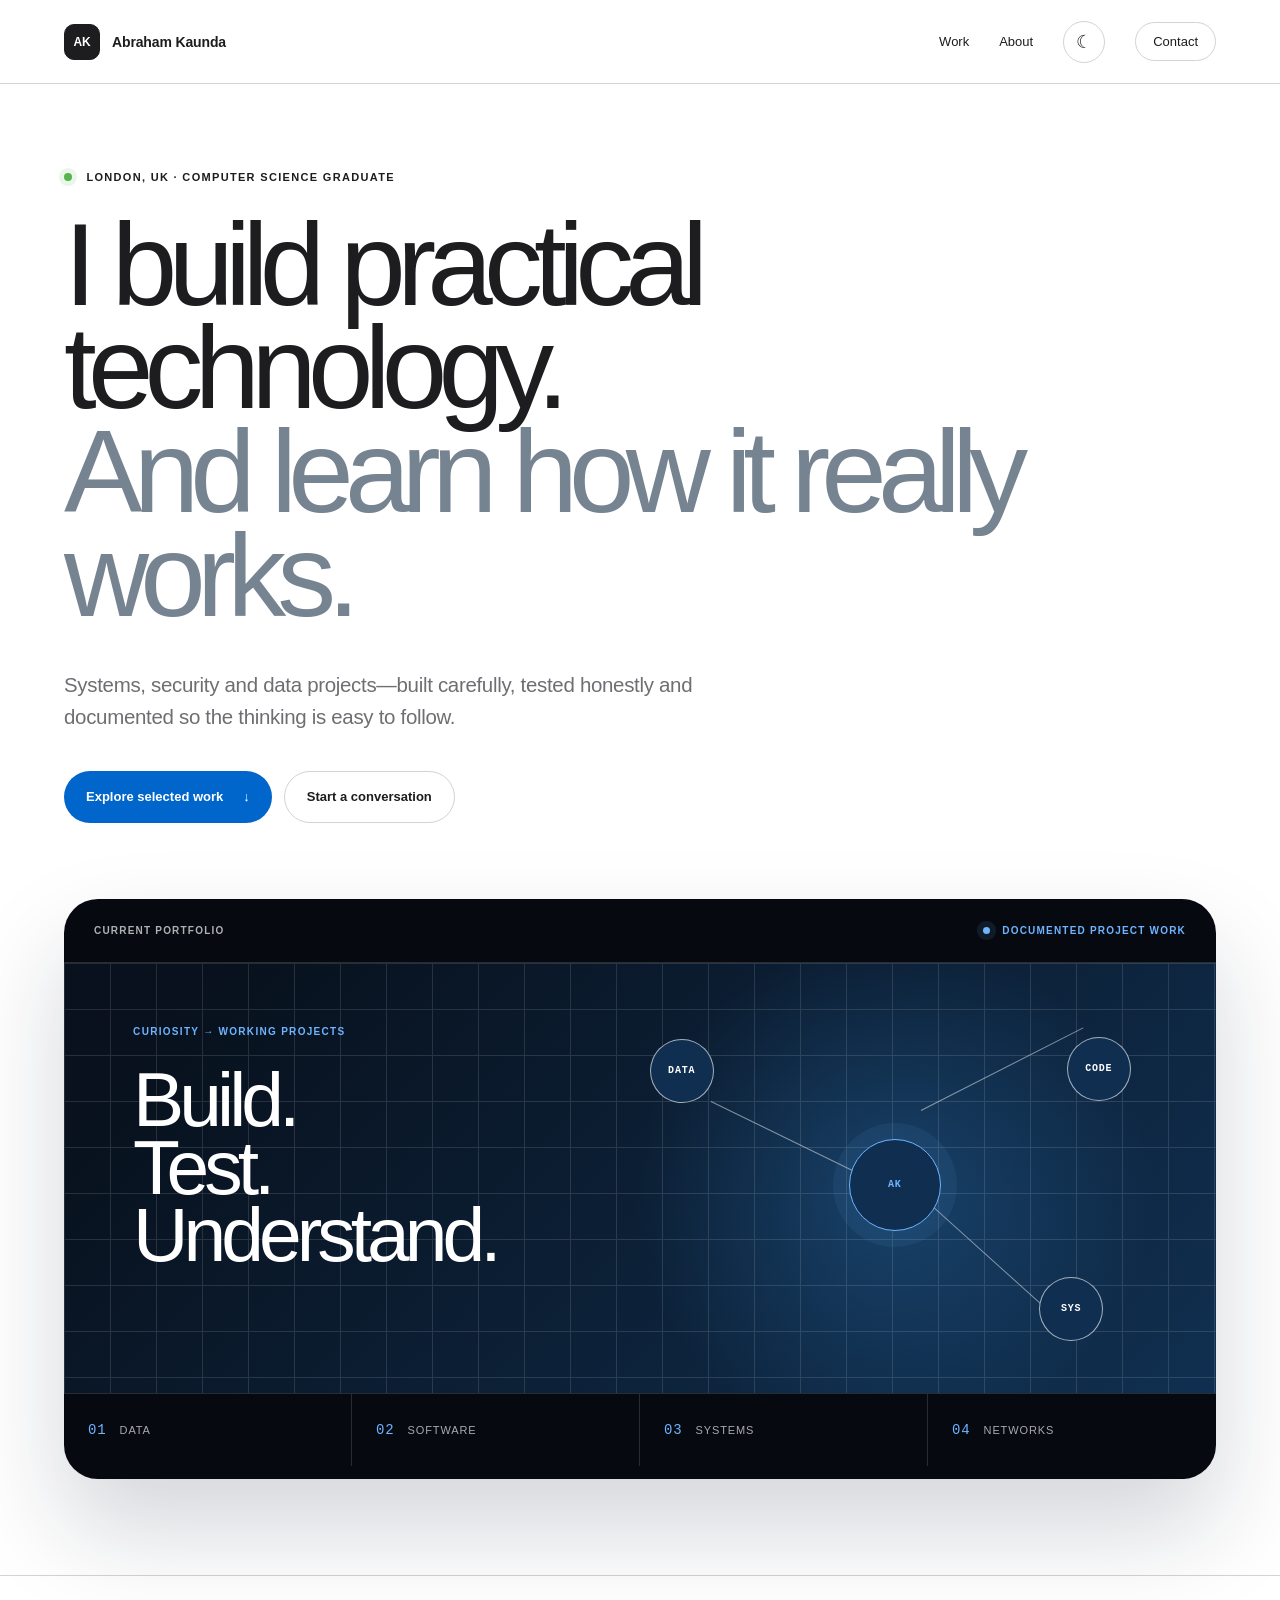
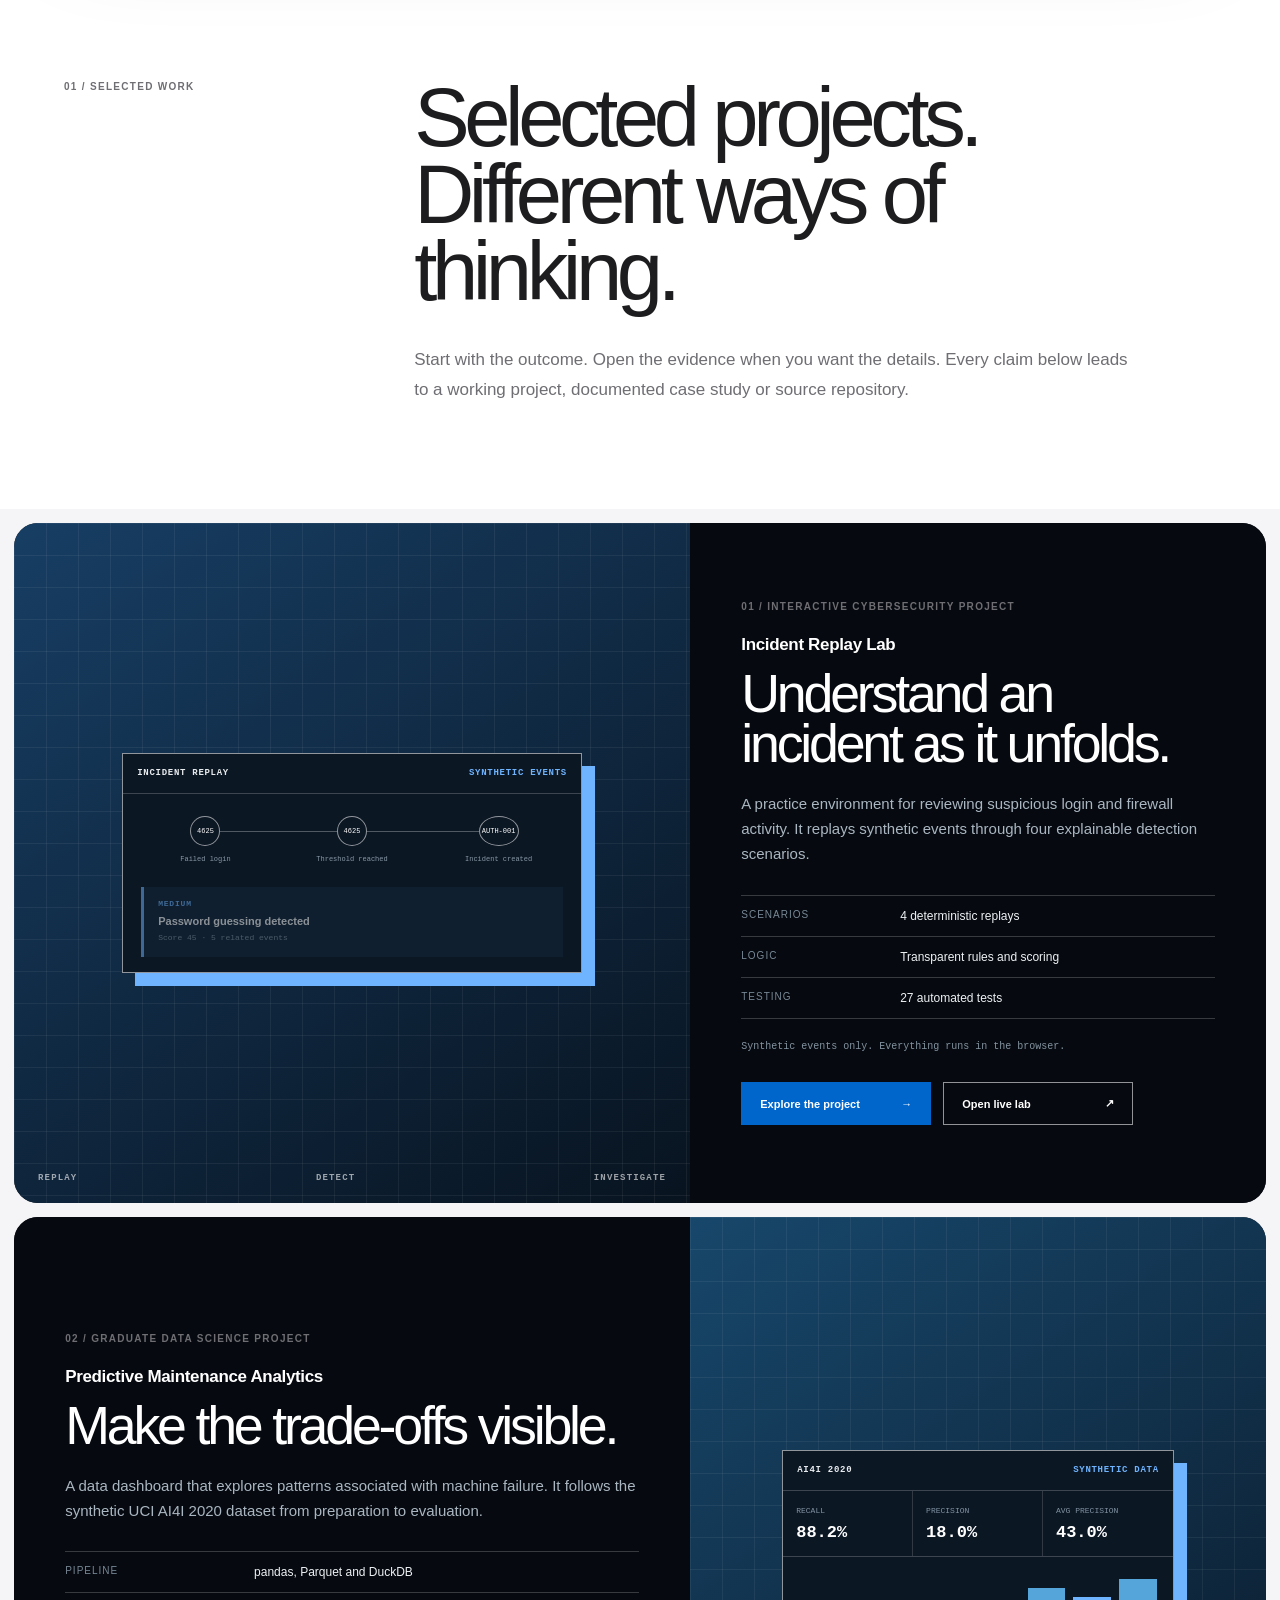
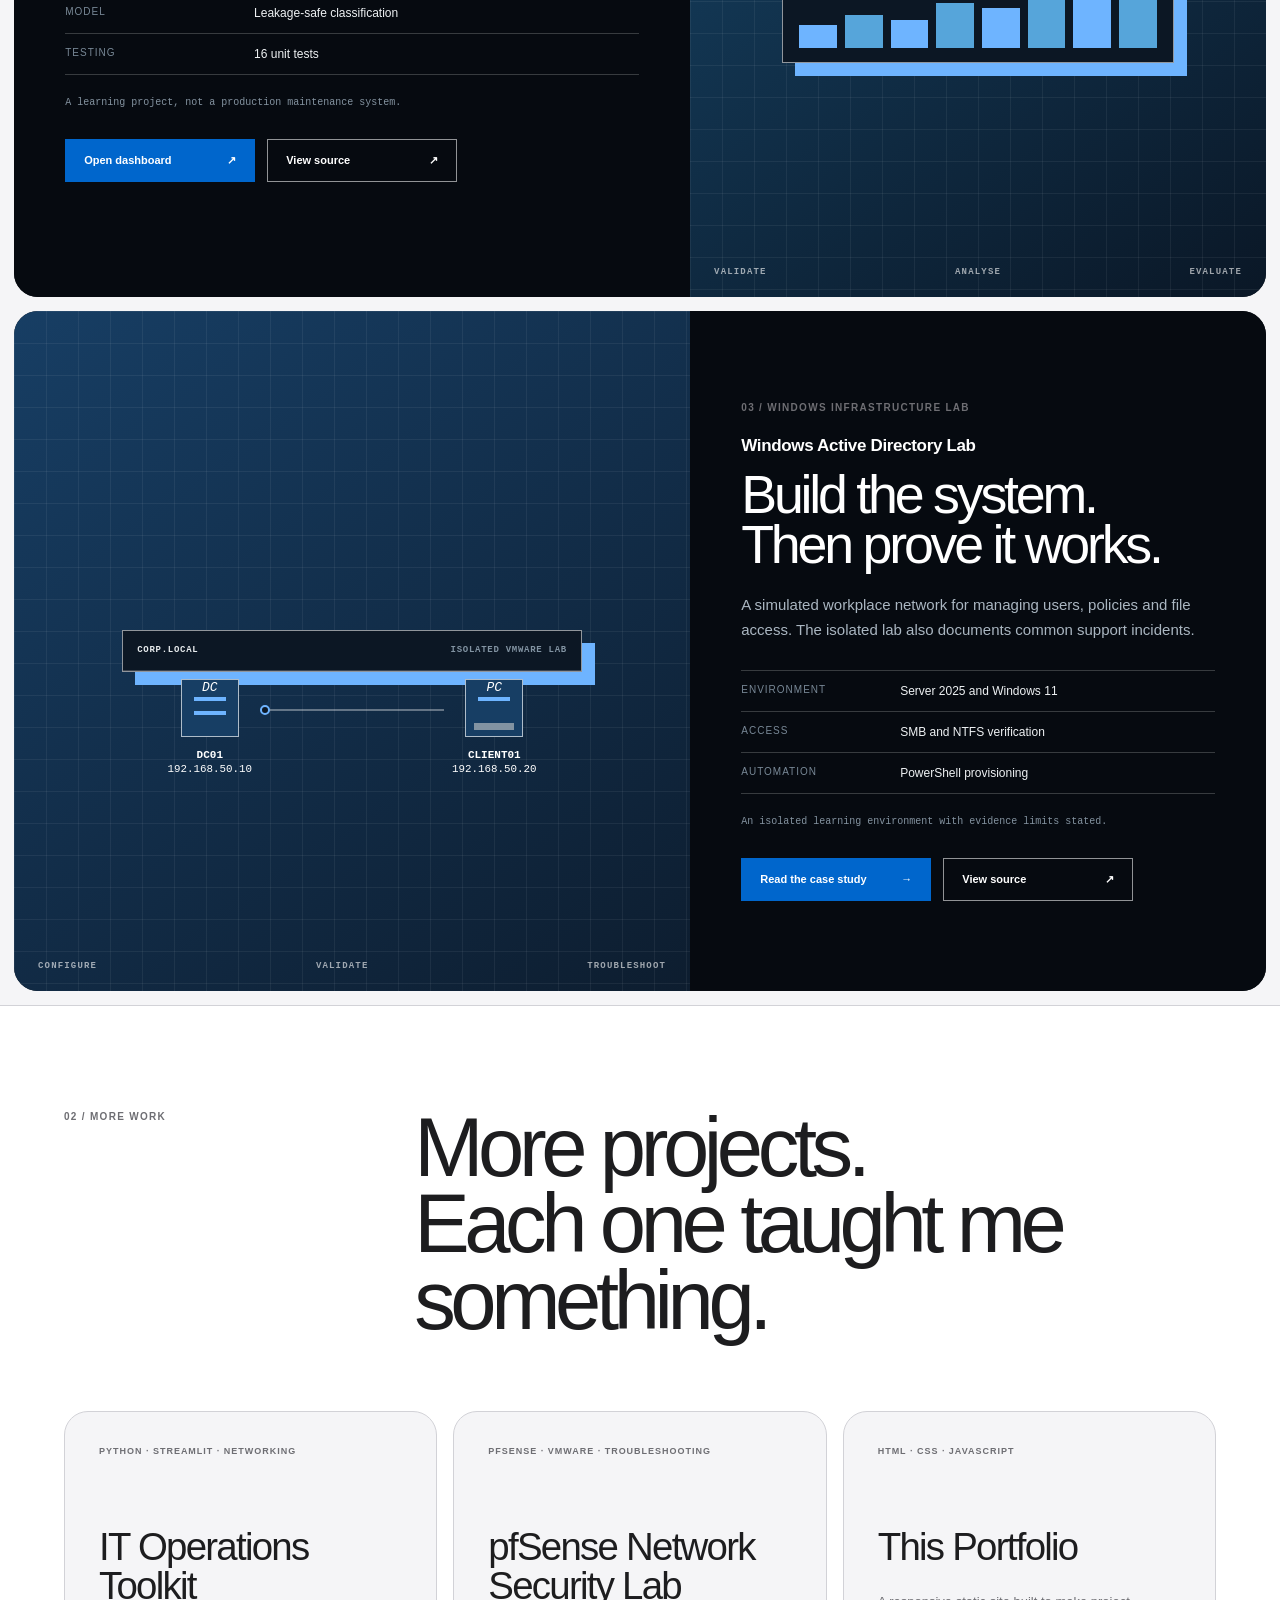
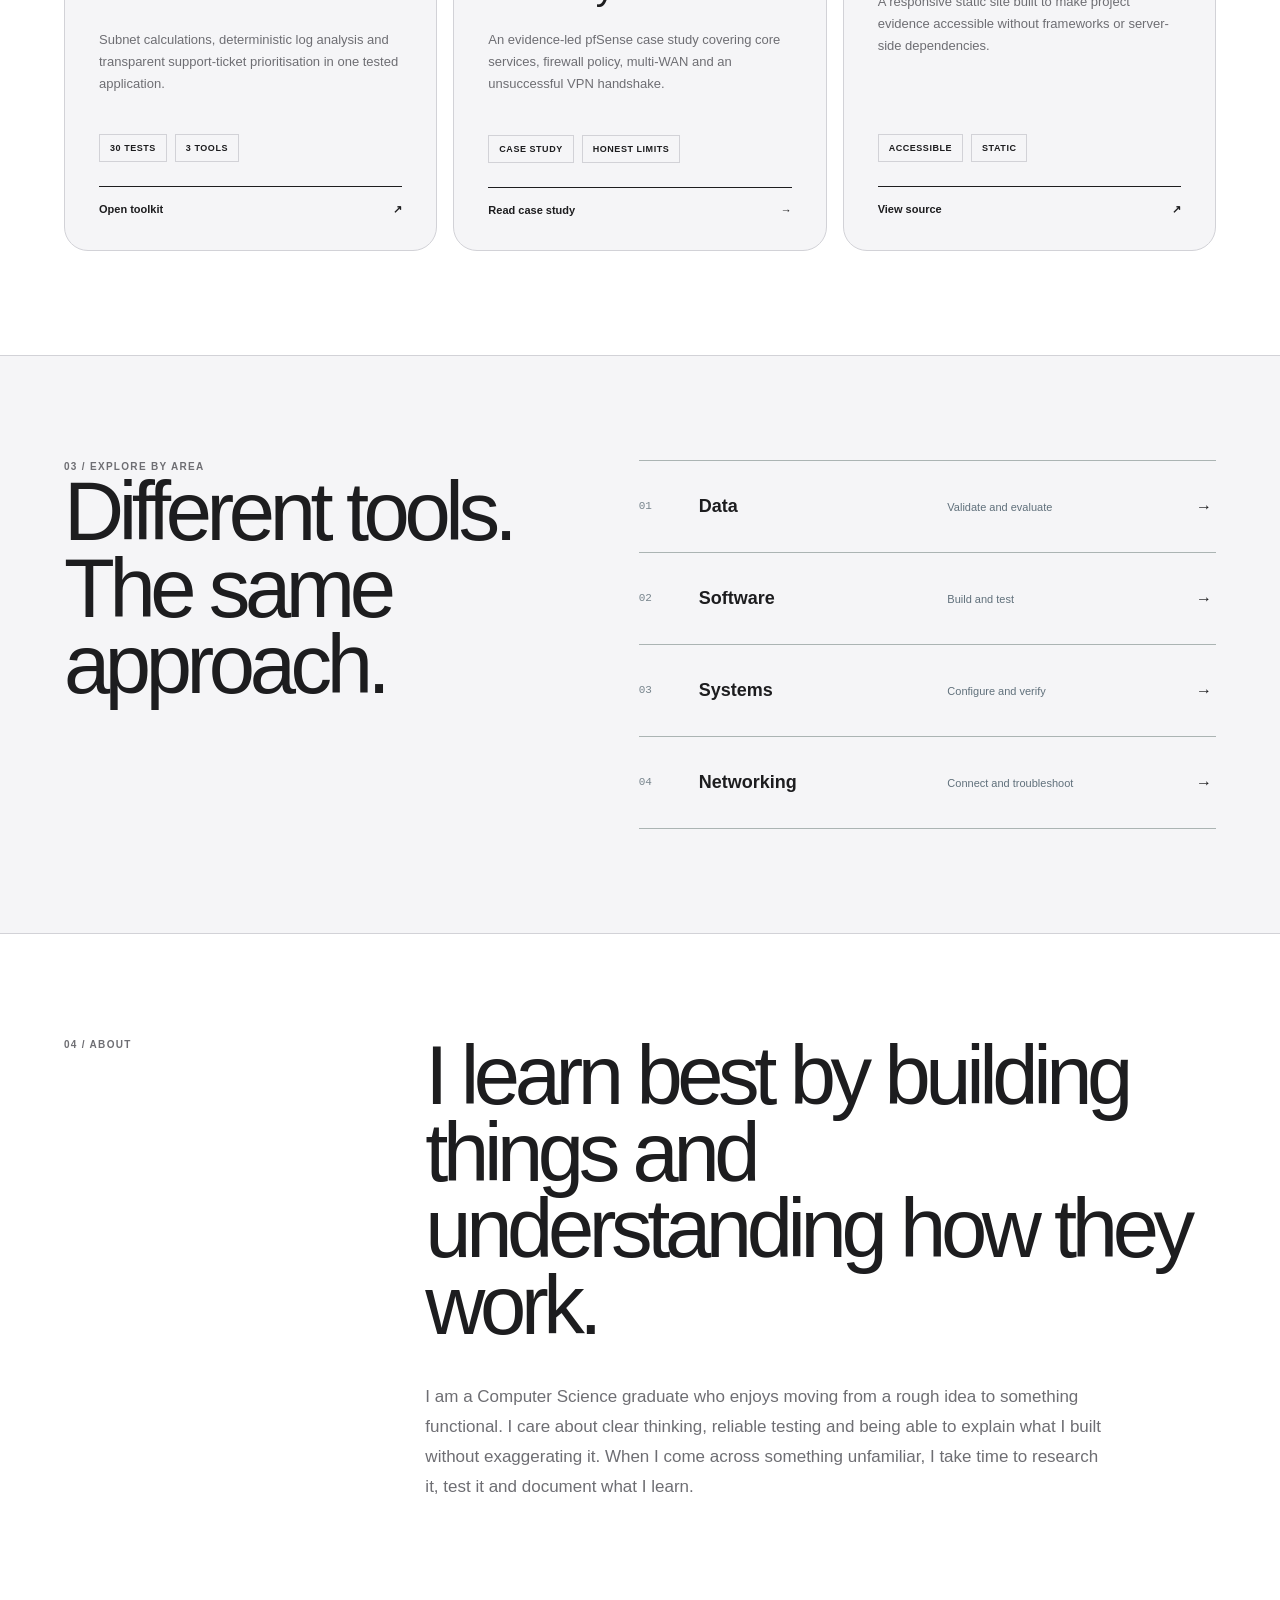
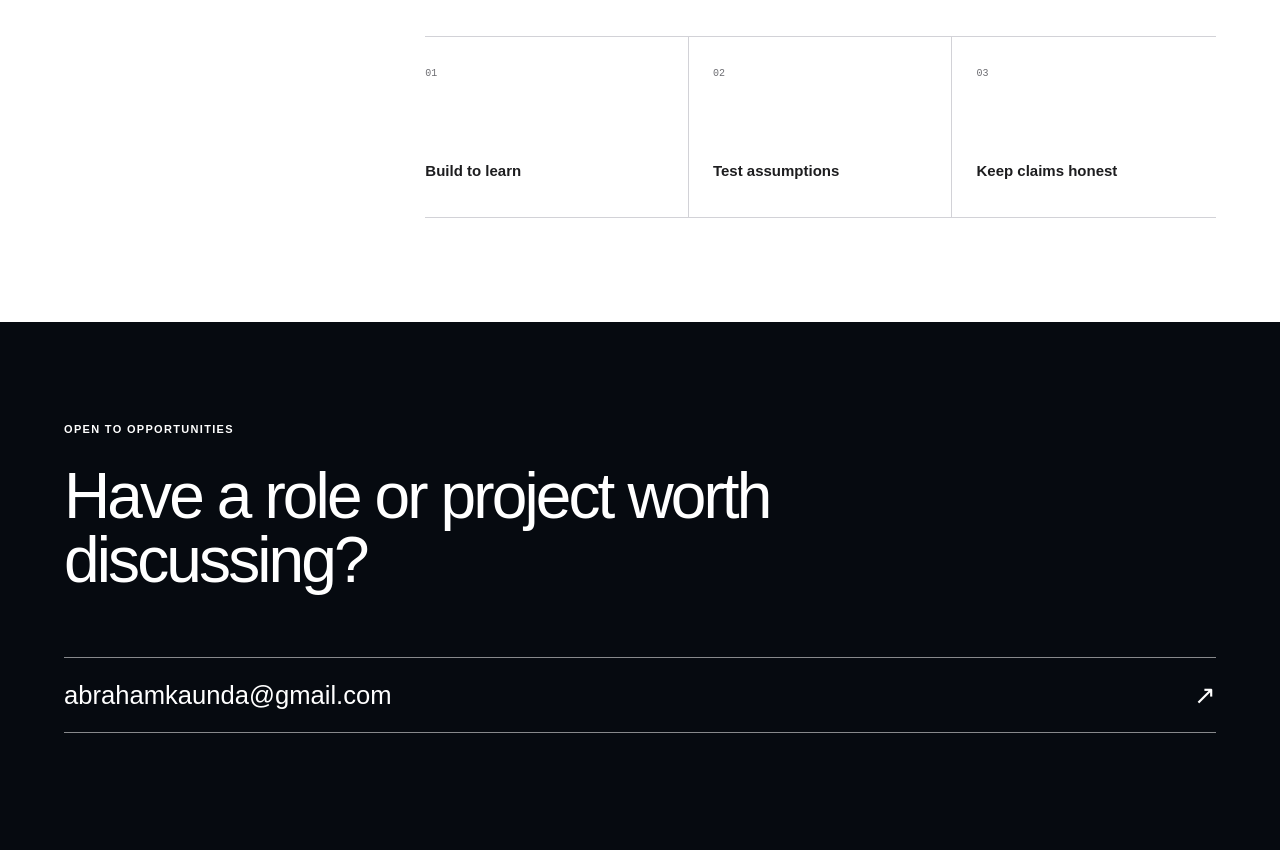
==== commit 56630078: "Refine homepage hero spacing" ====
--- a/index.html
+++ b/index.html
@@ -23,8 +23,8 @@
     <title>Abraham Kaunda | Computer Science Graduate &amp; Builder</title>
     <link rel="canonical" href="https://abrahamkaunda-create.github.io/">
     <link rel="icon" href="assets/favicon.svg" type="image/svg+xml">
-    <link rel="stylesheet" href="styles.css">
-    <link rel="stylesheet" href="studio-home.css?v=20260813b">
+    <link rel="stylesheet" href="styles.css?v=20260813c">
+    <link rel="stylesheet" href="studio-home.css?v=20260813c">
     <link rel="stylesheet" href="studio-system.css?v=20260813b">
   </head>
   <body class="studio-home">
@@ -51,7 +51,7 @@
           <p class="eyebrow"><span class="status-dot"></span> London, UK &middot; Computer Science graduate</p>
           <h1>I build practical technology.<span>And learn how it really works.</span></h1>
           <p class="studio-hero-intro">
-            Websites, data tools and technical labs&mdash;built carefully, tested
+            Systems, security and data projects&mdash;built carefully, tested
             honestly and documented so the thinking is easy to follow.
           </p>
           <div class="hero-actions">
--- a/styles.css
+++ b/styles.css
@@ -710,6 +710,51 @@
   .case-figure img { height: 290px; }
   .case-figure-topology img { height: auto; }
   .case-visual-grid-evidence .case-figure img { min-height: 0; }
+  .evidence-table-wrap { overflow: visible; border: 0; }
+  .evidence-table { min-width: 0; background: transparent; }
+  .evidence-table thead {
+    position: absolute;
+    width: 1px;
+    height: 1px;
+    padding: 0;
+    margin: -1px;
+    overflow: hidden;
+    clip: rect(0 0 0 0);
+    white-space: nowrap;
+    border: 0;
+  }
+  .evidence-table tbody { display: grid; gap: 12px; }
+  .evidence-table tbody tr {
+    display: grid;
+    overflow: hidden;
+    border: 1px solid var(--line);
+    border-radius: 16px;
+    background: var(--paper);
+  }
+  .evidence-table tbody th,
+  .evidence-table tbody td {
+    display: block;
+    width: auto;
+    padding: 18px 20px;
+    border-bottom: 1px solid var(--line);
+    overflow-wrap: anywhere;
+  }
+  .evidence-table tbody th {
+    background: var(--ink);
+    color: var(--paper);
+    font-size: 15px;
+  }
+  .evidence-table tbody td::before {
+    content: "Details";
+    display: block;
+    margin-bottom: 8px;
+    color: var(--muted);
+    font: 700 9px/1.2 Arial, sans-serif;
+    letter-spacing: .12em;
+    text-transform: uppercase;
+  }
+  .evidence-table tbody td:nth-child(3)::before { content: "Result"; }
+  .evidence-table tbody tr > :last-child { border-bottom: 0; }
   .diagnostic-plan li { grid-template-columns: 42px 1fr; }
   .case-section { padding-top: 72px; padding-bottom: 72px; }
   .image-lightbox { width: 100vw; height: 100dvh; border: 0; }
--- a/studio-home.css
+++ b/studio-home.css
@@ -65,6 +65,17 @@
   background: var(--studio-black);
   color: #fff;
   box-shadow: 0 50px 100px rgba(15, 30, 48, .18);
+}
+
+@media (min-width: 701px) {
+  .studio-hero {
+    padding-top: clamp(59px, 6.75vw, 104px);
+    padding-bottom: clamp(66px, 7.5vw, 113px);
+  }
+
+  .studio-hero-stage {
+    margin-top: clamp(48px, 6vw, 87px);
+  }
 }
 
 .studio-stage-top {
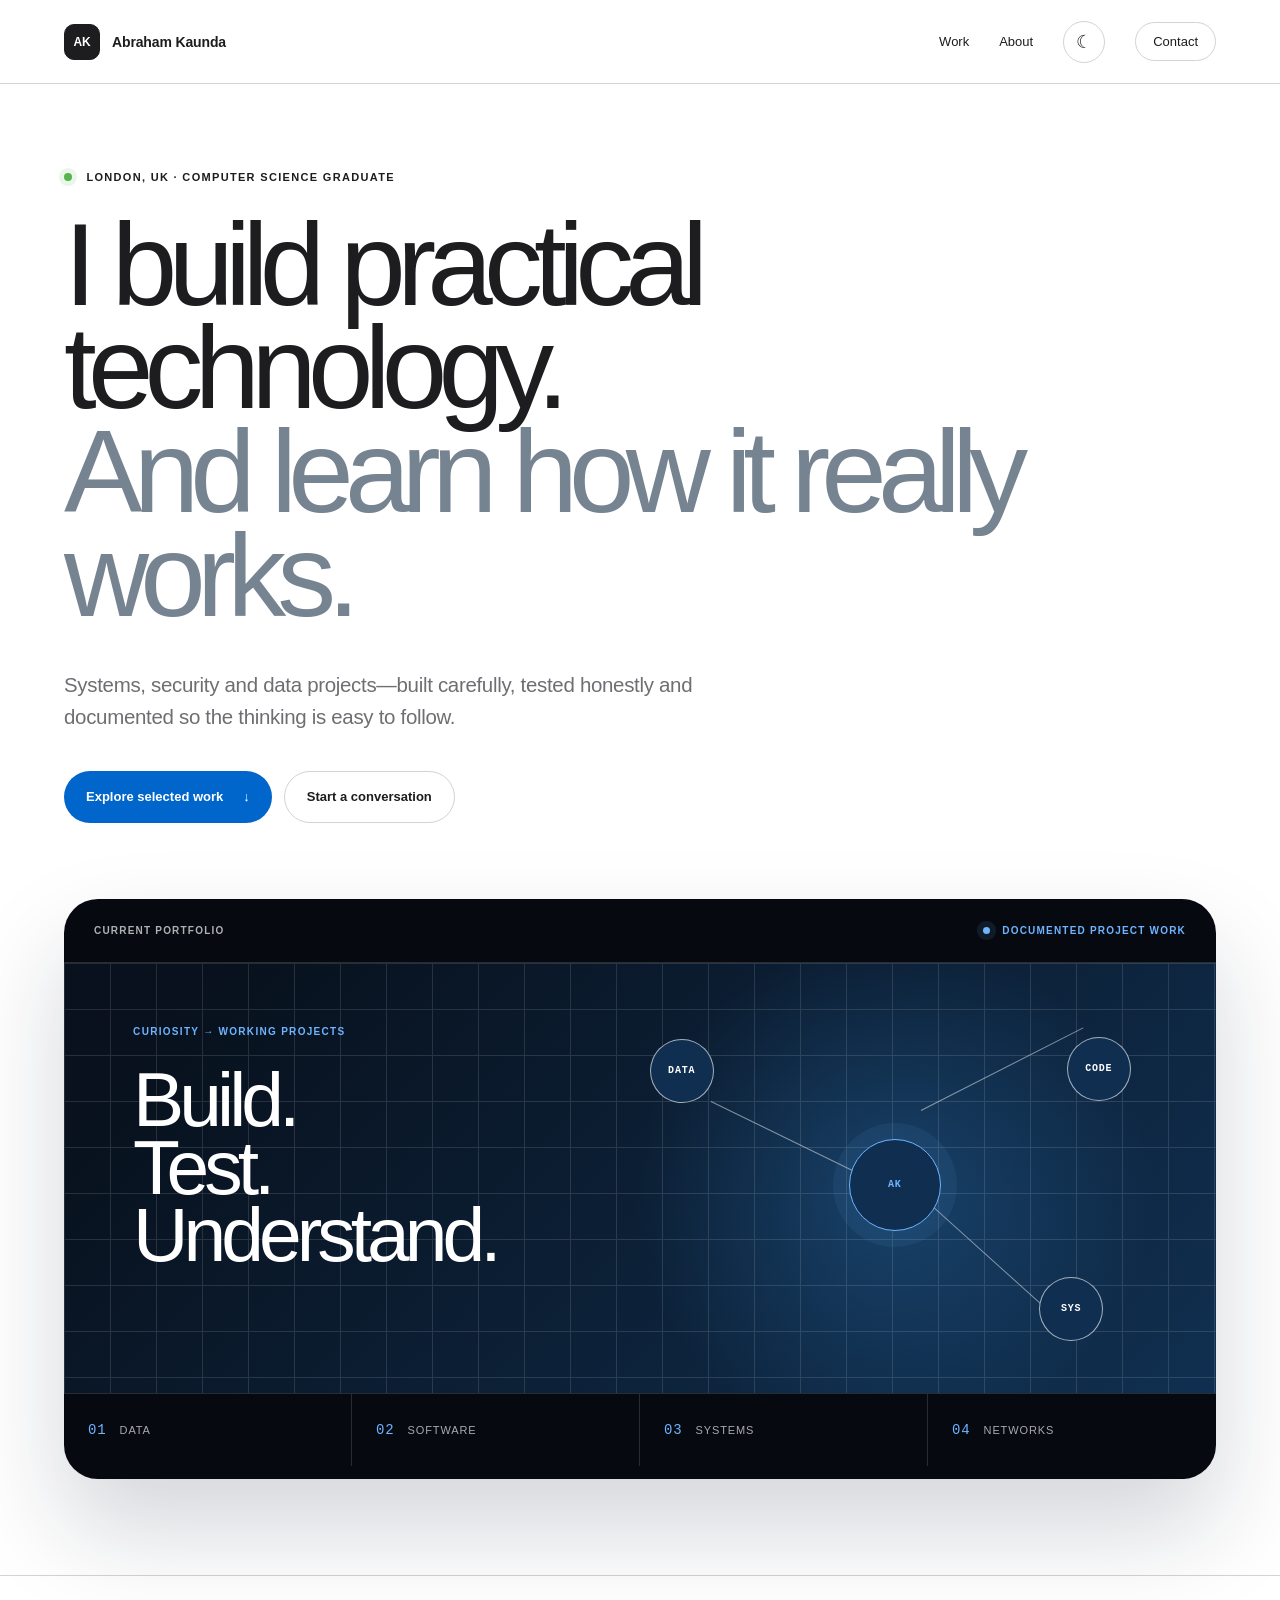
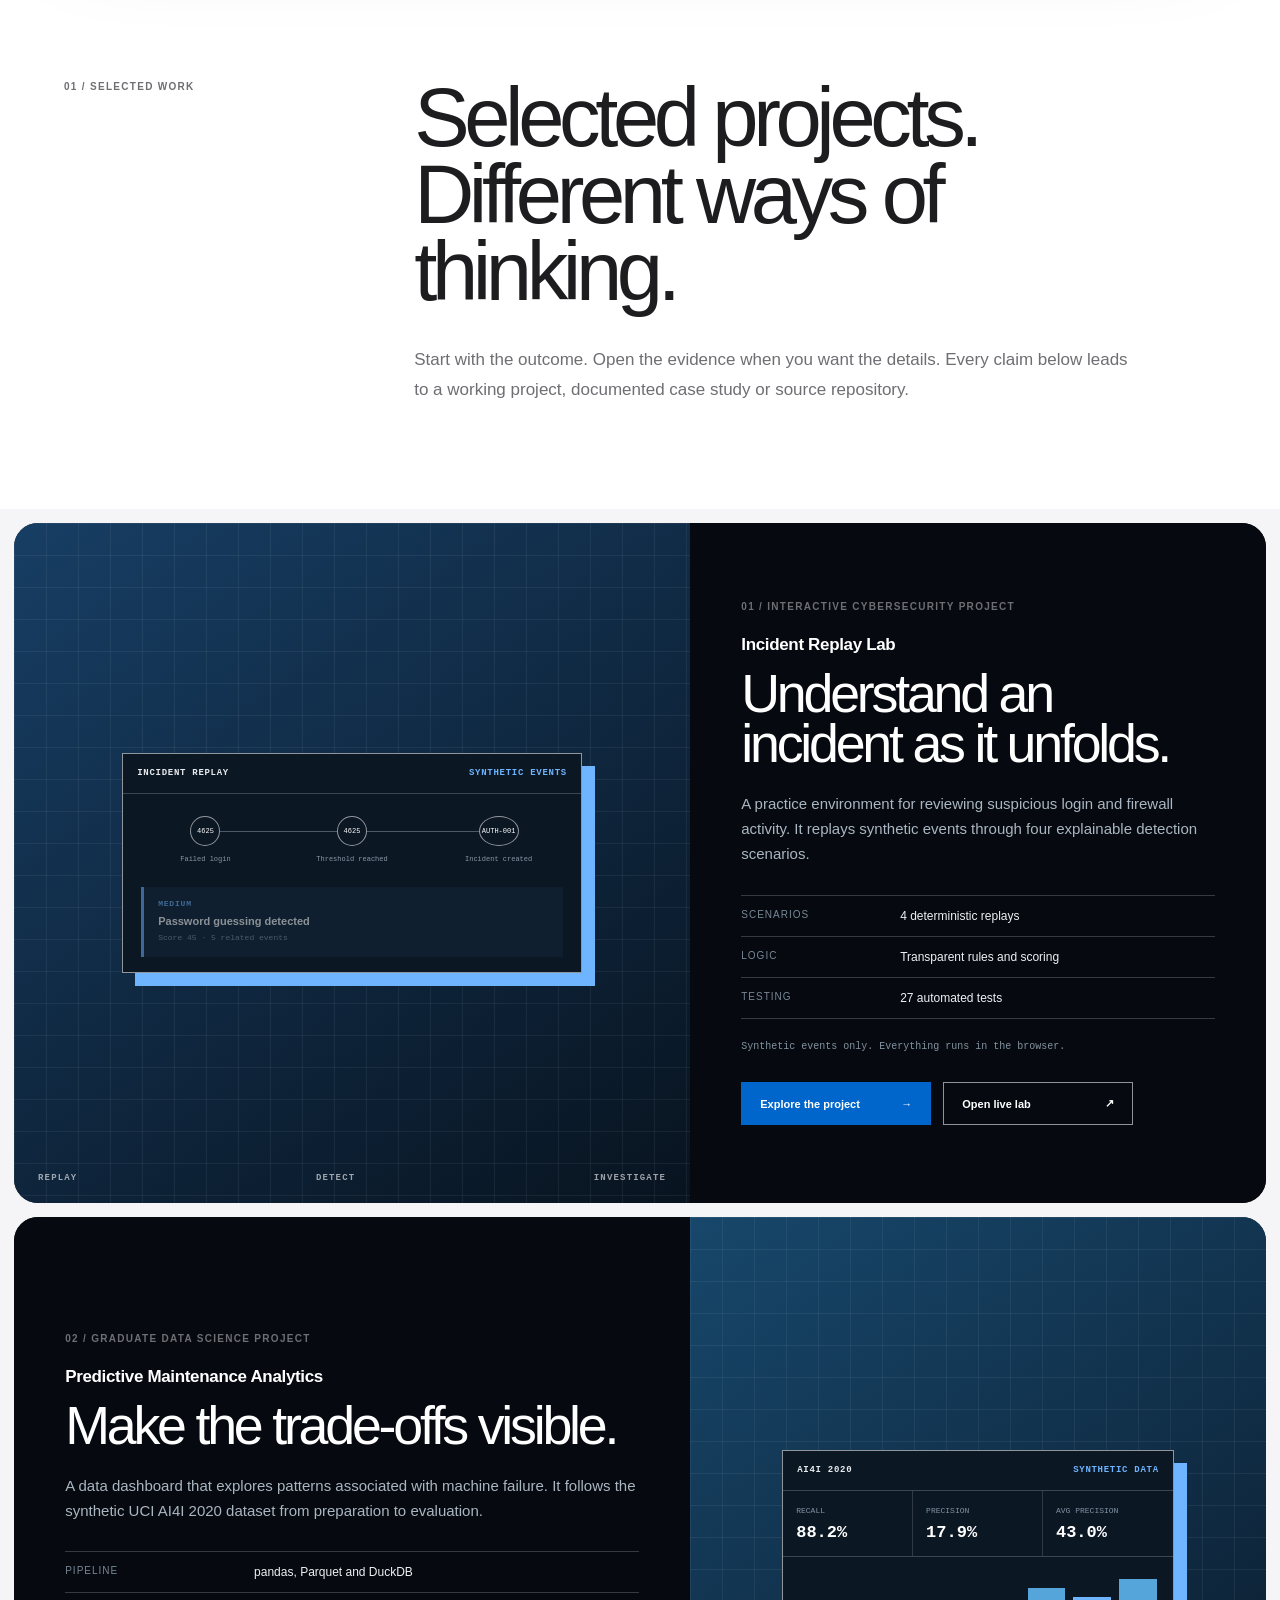
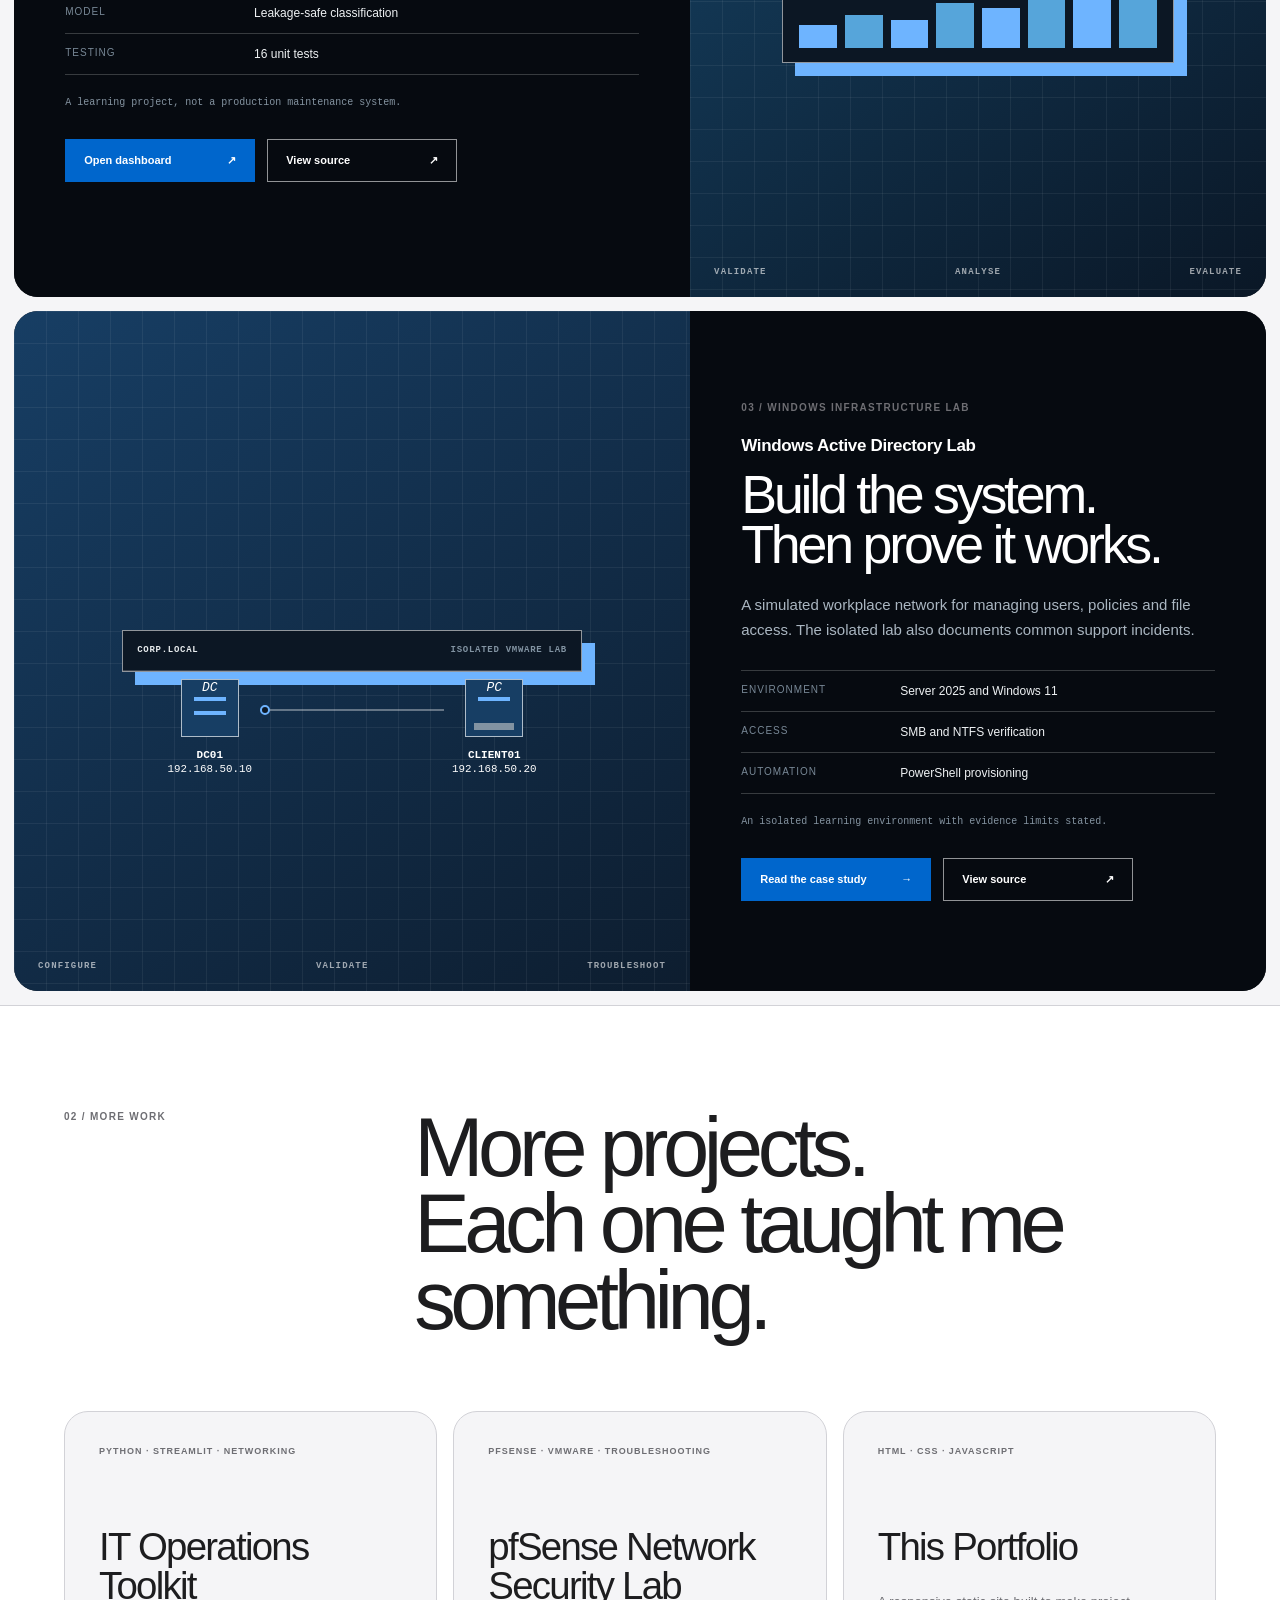
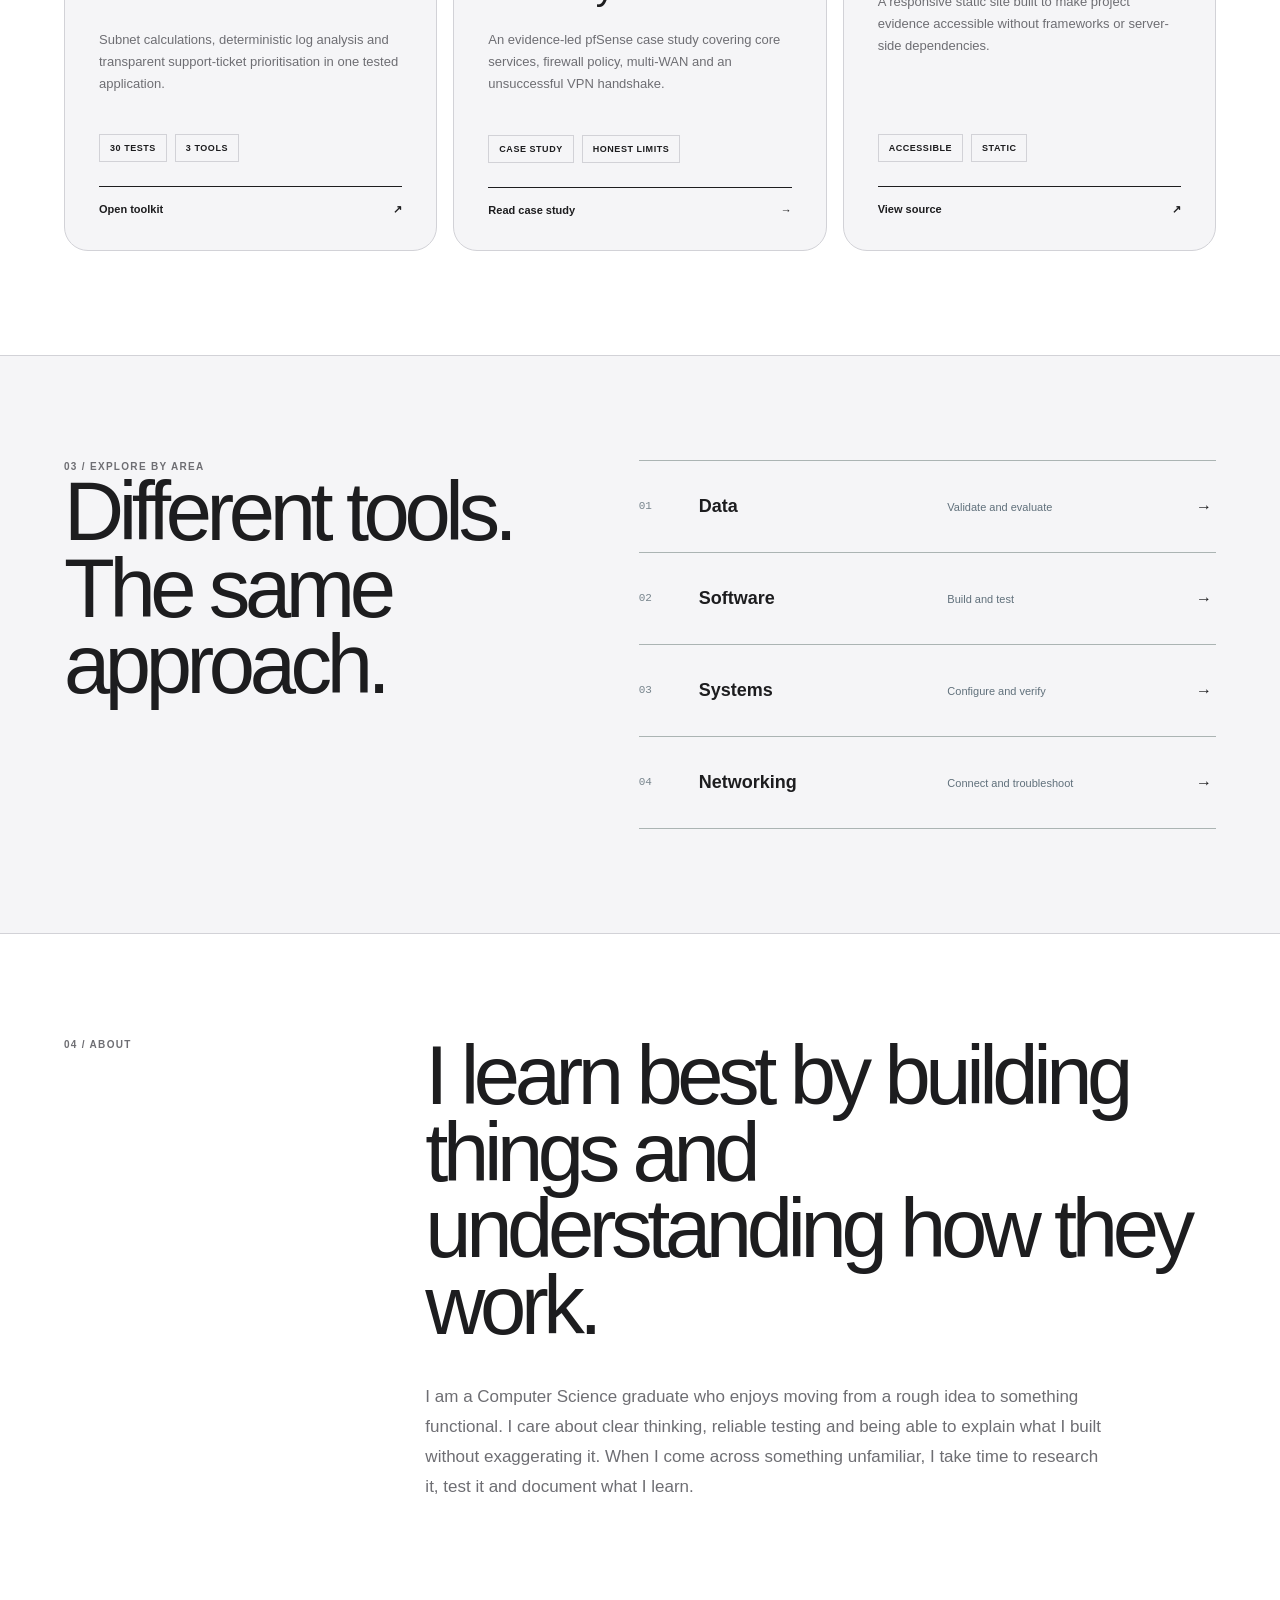
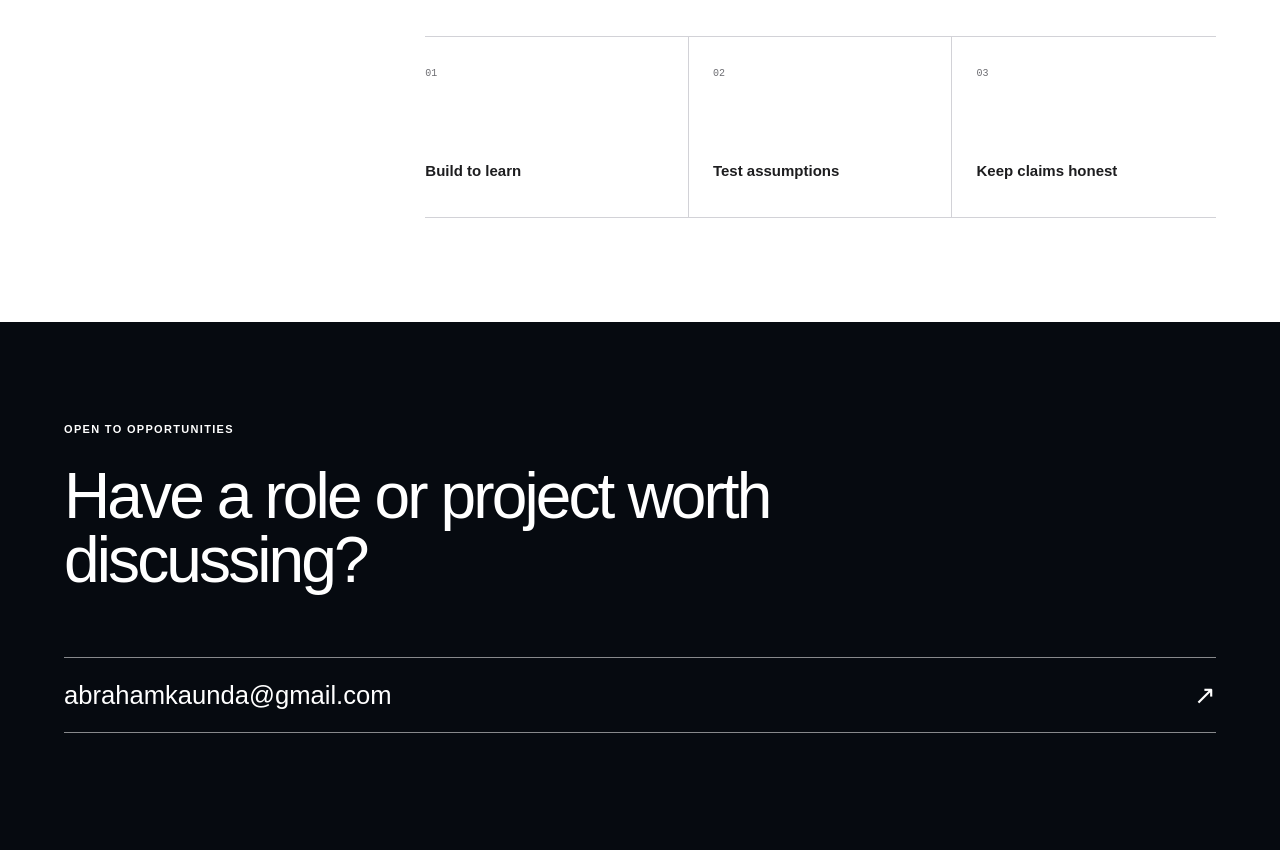
==== commit eb5dcc39: "Align portfolio project wording" ====
--- a/index.html
+++ b/index.html
@@ -3,10 +3,10 @@
   <head>
     <meta charset="utf-8">
     <meta name="viewport" content="width=device-width, initial-scale=1">
-    <meta name="description" content="Portfolio of Abraham Kaunda, a Computer Science graduate building practical projects across software, data, systems and networking.">
+    <meta name="description" content="Portfolio of Abraham Kaunda, a Computer Science graduate building practical projects across systems, security and data.">
     <meta name="theme-color" content="#f5f5f7">
     <meta property="og:title" content="Abraham Kaunda | Computer Science Graduate &amp; Builder">
-    <meta property="og:description" content="Practical data, software, systems and networking projects by Abraham Kaunda, a London-based Computer Science graduate.">
+    <meta property="og:description" content="Practical systems, security and data projects by Abraham Kaunda, a London-based Computer Science graduate.">
     <meta property="og:type" content="website">
     <meta property="og:site_name" content="Abraham Kaunda Portfolio">
     <meta property="og:locale" content="en_GB">
@@ -151,7 +151,7 @@
               </div>
               <div class="maintenance-metrics">
                 <div><span>Recall</span><strong>88.2%</strong></div>
-                <div><span>Precision</span><strong>18.0%</strong></div>
+                <div><span>Precision</span><strong>17.9%</strong></div>
                 <div><span>Avg precision</span><strong>43.0%</strong></div>
               </div>
               <div class="maintenance-chart">
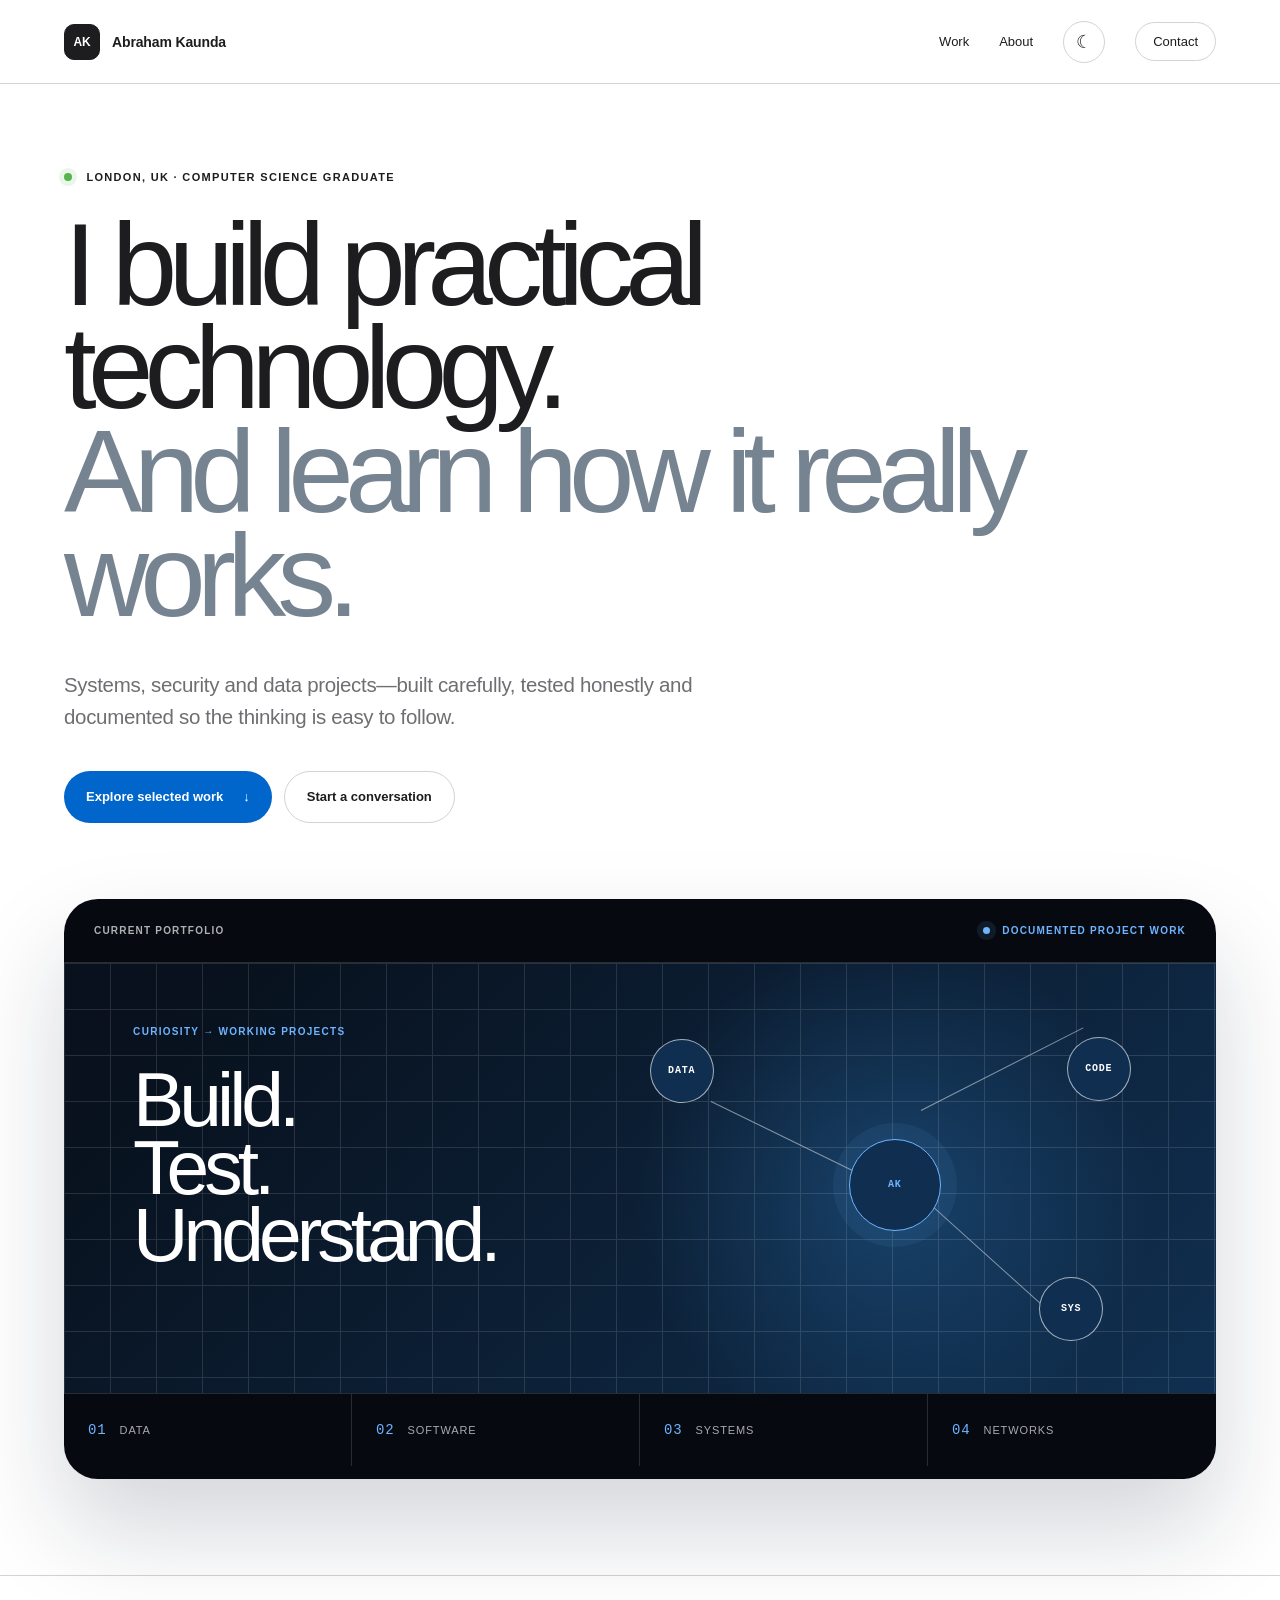
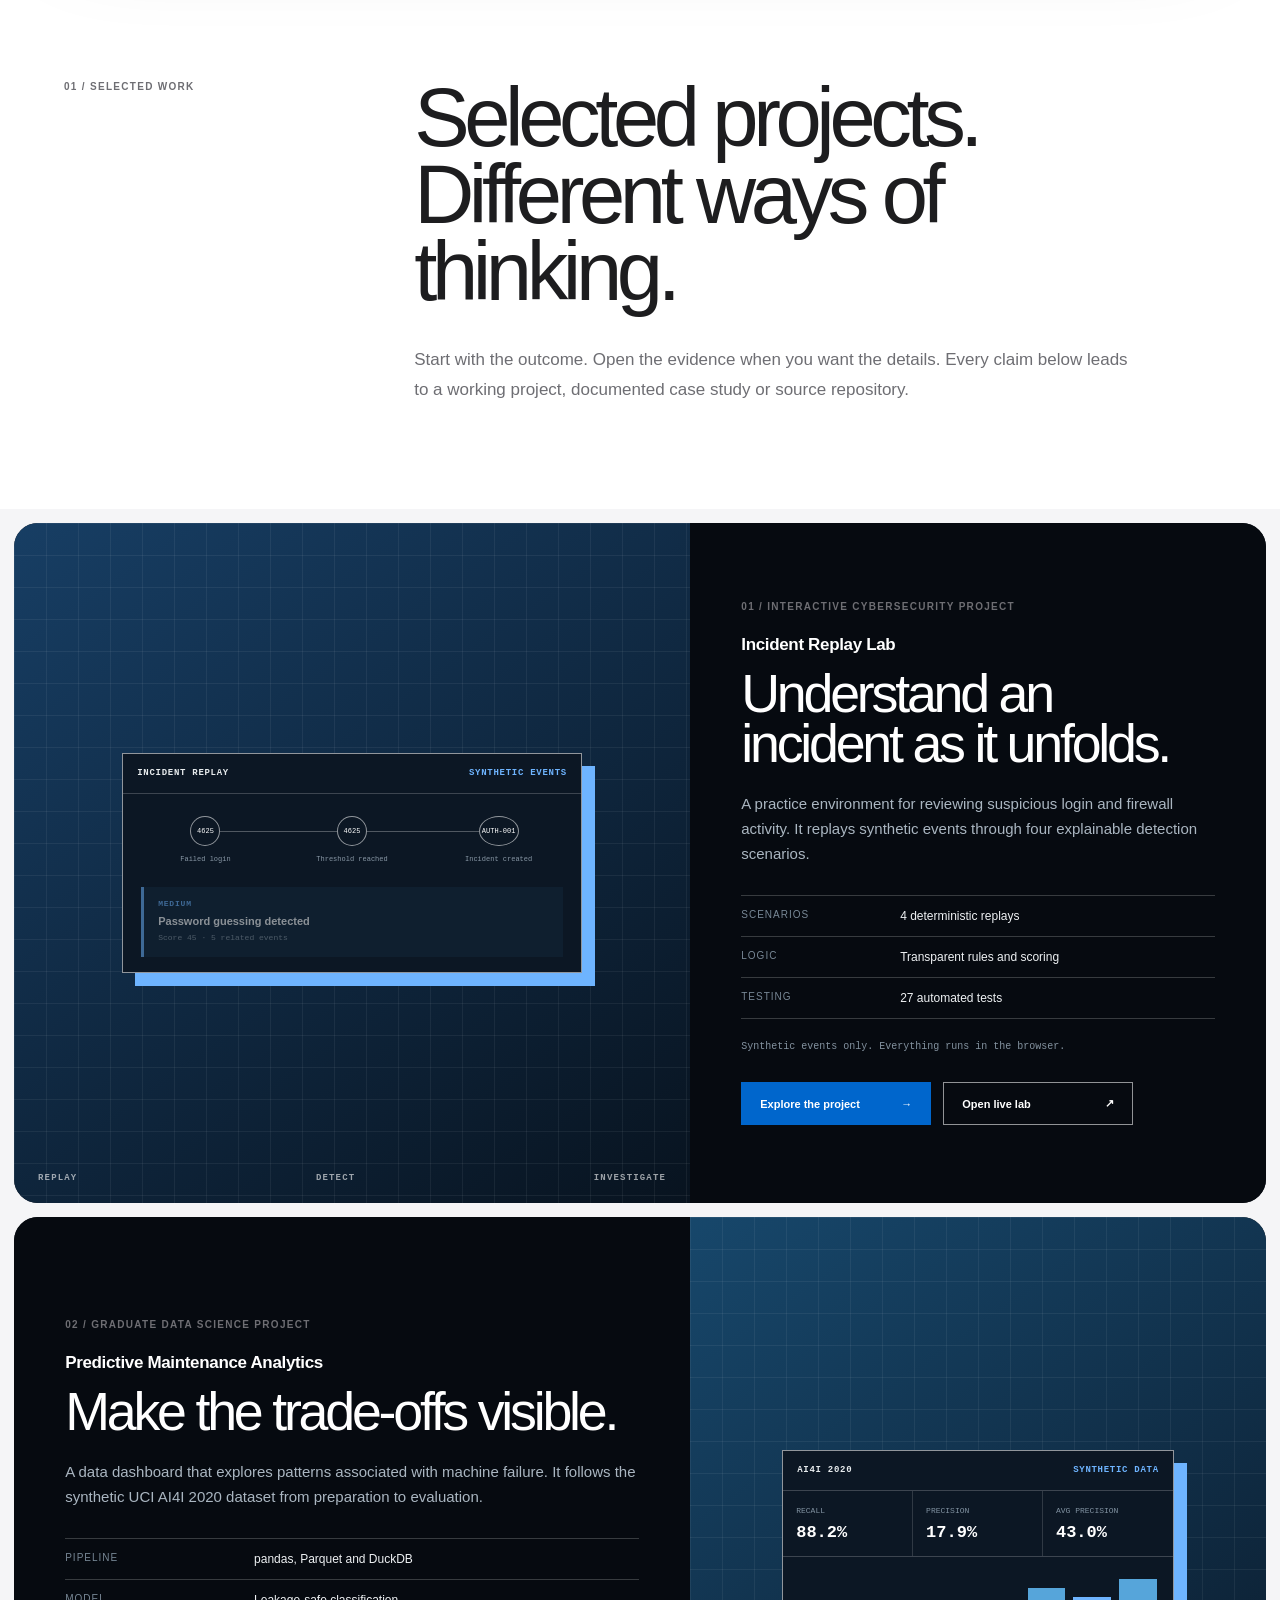
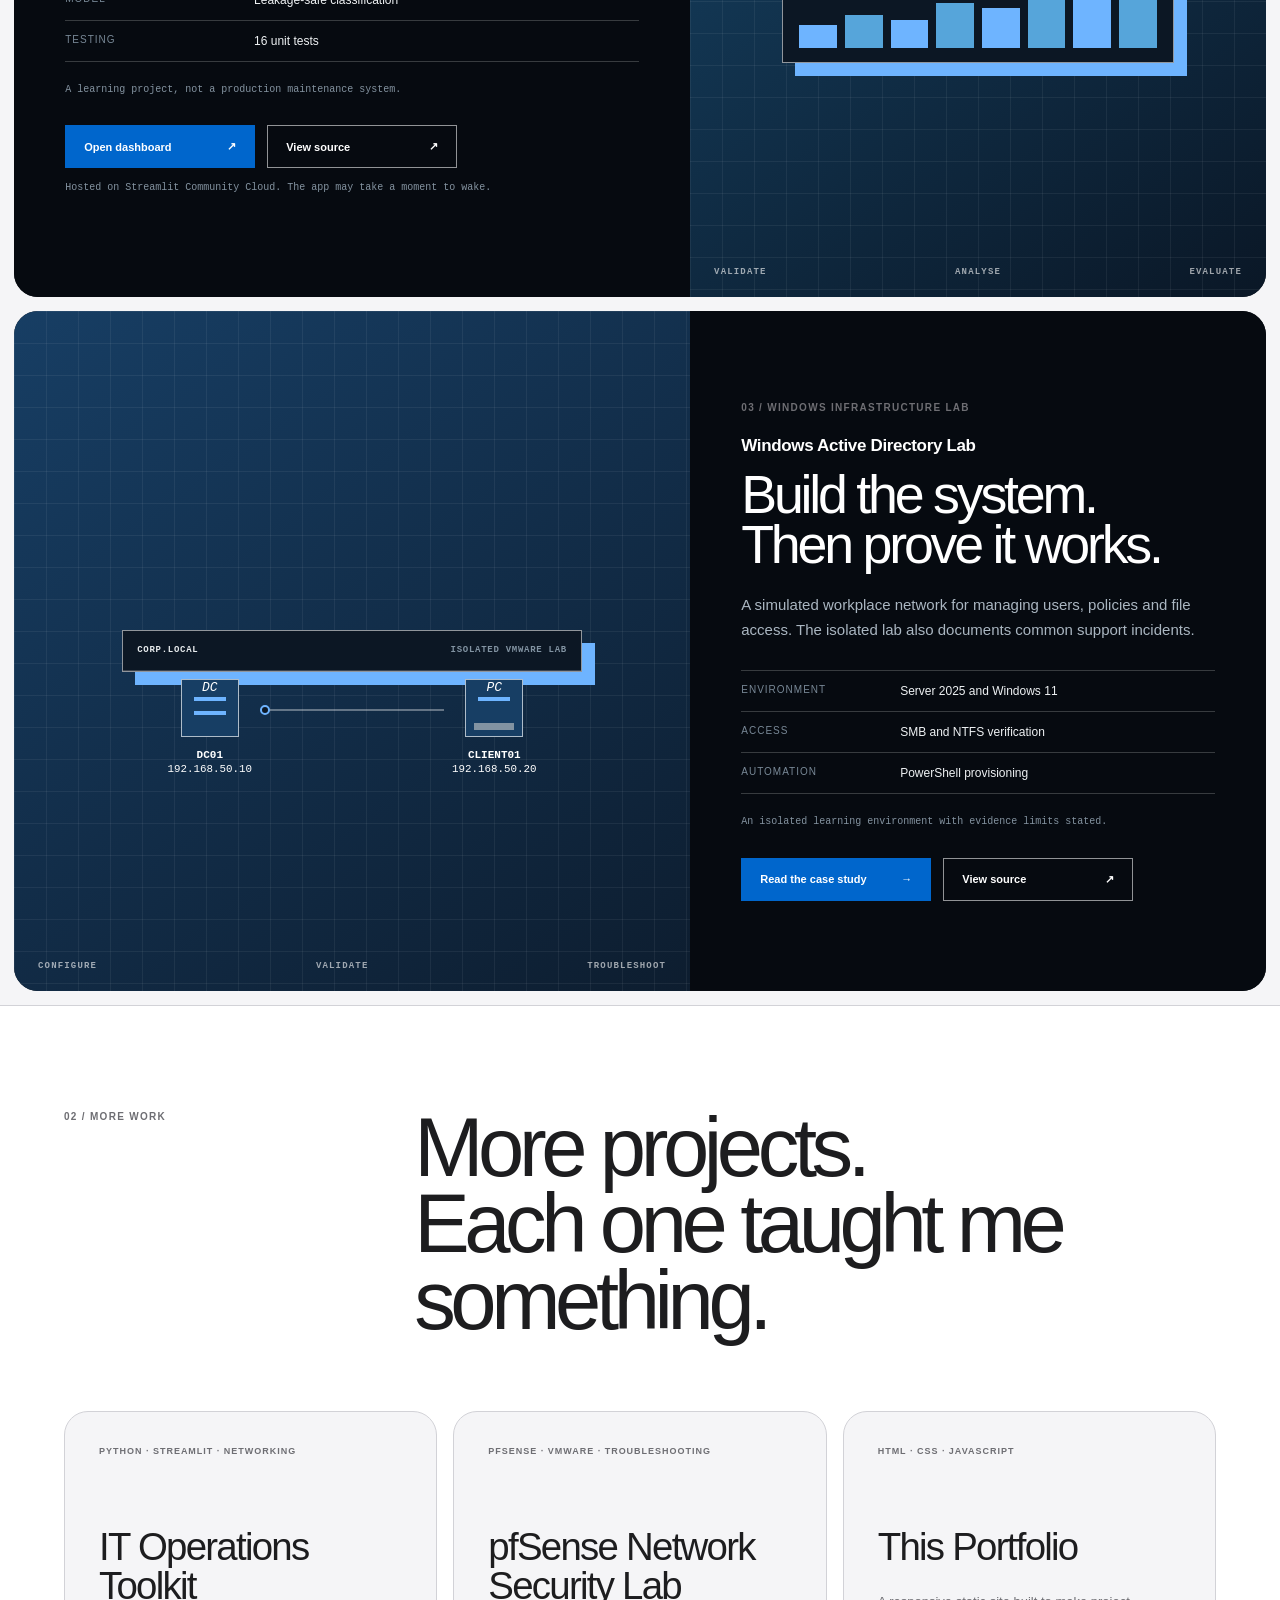
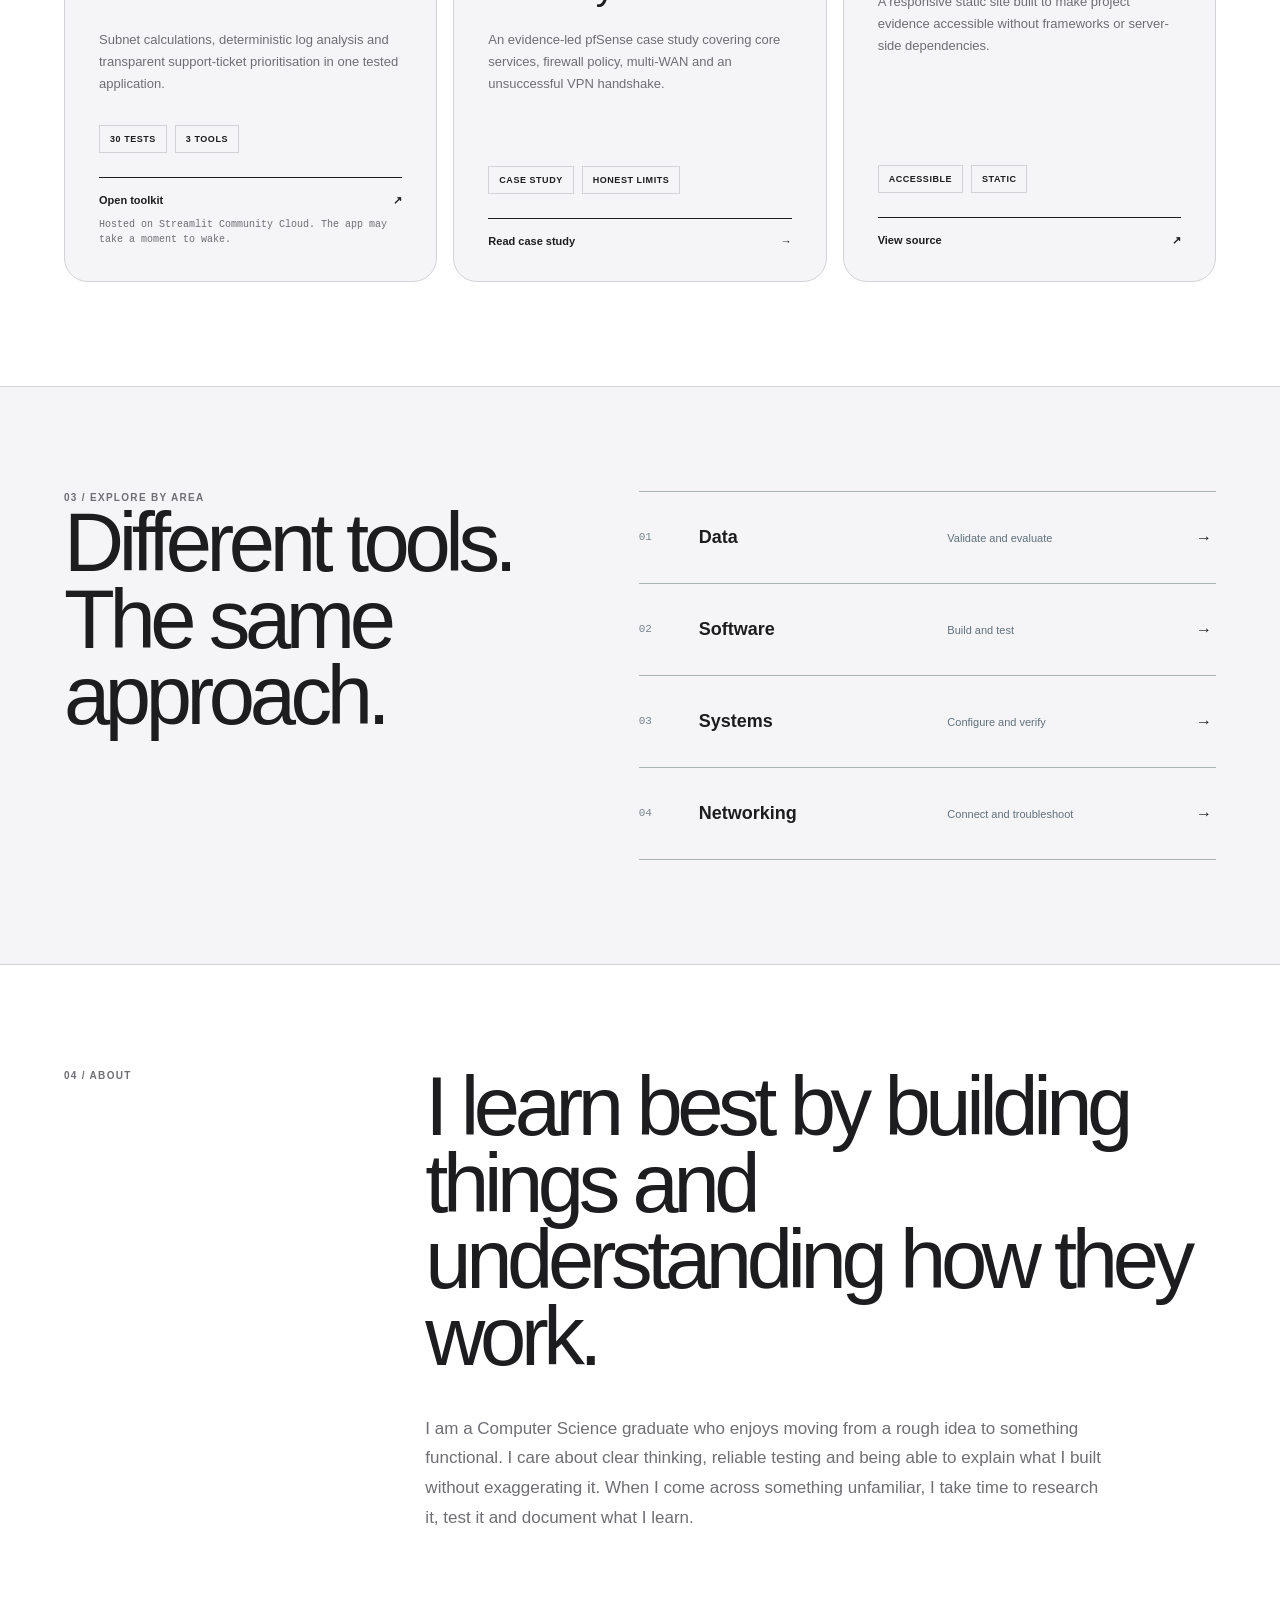
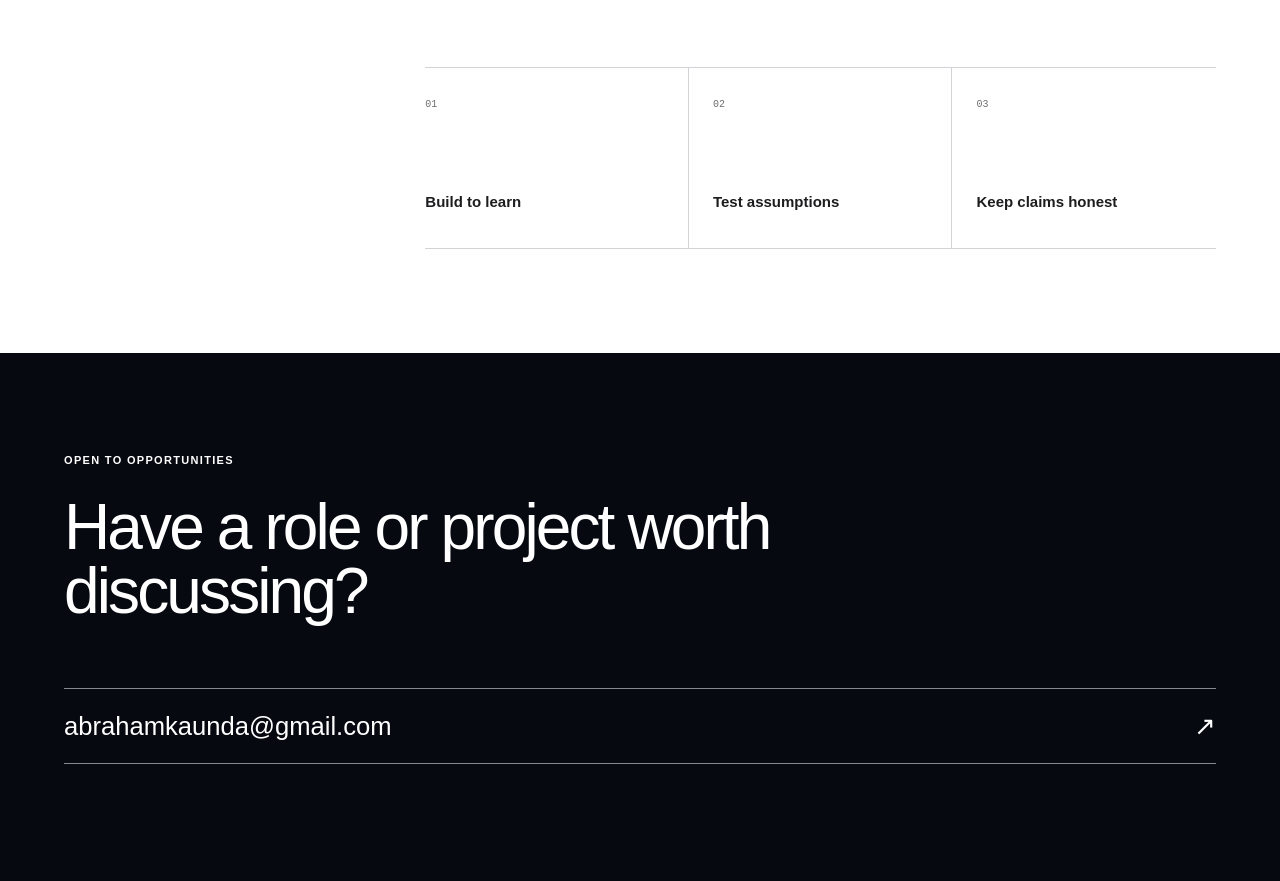
==== commit b98dc4d0: "Add Streamlit wake-up notes" ====
--- a/index.html
+++ b/index.html
@@ -14,12 +14,12 @@
     <meta property="og:image" content="https://abrahamkaunda-create.github.io/assets/portfolio-social-preview.png">
     <meta property="og:image:width" content="1200">
     <meta property="og:image:height" content="630">
-    <meta property="og:image:alt" content="Abraham Kaunda, Computer Science graduate — data, software, systems and networking">
+    <meta property="og:image:alt" content="Abraham Kaunda, Computer Science graduate — systems, security and data">
     <meta name="twitter:card" content="summary_large_image">
     <meta name="twitter:title" content="Abraham Kaunda | Computer Science Graduate &amp; Builder">
-    <meta name="twitter:description" content="Practical data, software, systems and networking projects by Abraham Kaunda.">
+    <meta name="twitter:description" content="Practical systems, security and data projects by Abraham Kaunda.">
     <meta name="twitter:image" content="https://abrahamkaunda-create.github.io/assets/portfolio-social-preview.png">
-    <meta name="twitter:image:alt" content="Abraham Kaunda, Computer Science graduate — data, software, systems and networking">
+    <meta name="twitter:image:alt" content="Abraham Kaunda, Computer Science graduate — systems, security and data">
     <title>Abraham Kaunda | Computer Science Graduate &amp; Builder</title>
     <link rel="canonical" href="https://abrahamkaunda-create.github.io/">
     <link rel="icon" href="assets/favicon.svg" type="image/svg+xml">
@@ -181,6 +181,7 @@
               <a href="https://abrahamkaunda-predictive-maintenance.streamlit.app/" target="_blank" rel="noopener noreferrer">Open dashboard <span aria-hidden="true">&#8599;</span></a>
               <a href="https://github.com/abrahamkaunda-create/predictive-maintenance-analytics" target="_blank" rel="noopener noreferrer">View source <span aria-hidden="true">&#8599;</span></a>
             </div>
+            <p class="streamlit-wake-note">Hosted on Streamlit Community Cloud. The app may take a moment to wake.</p>
           </div>
         </article>
 
@@ -233,6 +234,7 @@
             <p>Subnet calculations, deterministic log analysis and transparent support-ticket prioritisation in one tested application.</p>
             <div><b>30 tests</b><b>3 tools</b></div>
             <a href="https://it-operations-toolkit-apygrmvbleecnclt6dmgfc.streamlit.app/" target="_blank" rel="noopener noreferrer">Open toolkit <span aria-hidden="true">&#8599;</span></a>
+            <p class="streamlit-wake-note">Hosted on Streamlit Community Cloud. The app may take a moment to wake.</p>
           </article>
           <article>
             <span>pfSense &middot; VMware &middot; Troubleshooting</span>
--- a/studio-home.css
+++ b/studio-home.css
@@ -395,6 +395,12 @@
   color: #101c2b;
 }
 
+.streamlit-wake-note {
+  margin: 12px 0 0;
+  color: #8493a0;
+  font: 400 10px/1.55 monospace;
+}
+
 .studio-more {
   max-width: none;
   padding-right: max(5vw, calc((100vw - 1440px)/2 + 5vw));
@@ -476,6 +482,13 @@
   border-top: 1px solid var(--ink);
   font-size: 11px;
   font-weight: 700;
+}
+
+.studio-more-grid .streamlit-wake-note {
+  margin-top: 10px;
+  color: var(--muted);
+  font-size: 10px;
+  line-height: 1.5;
 }
 
 .studio-capabilities {
